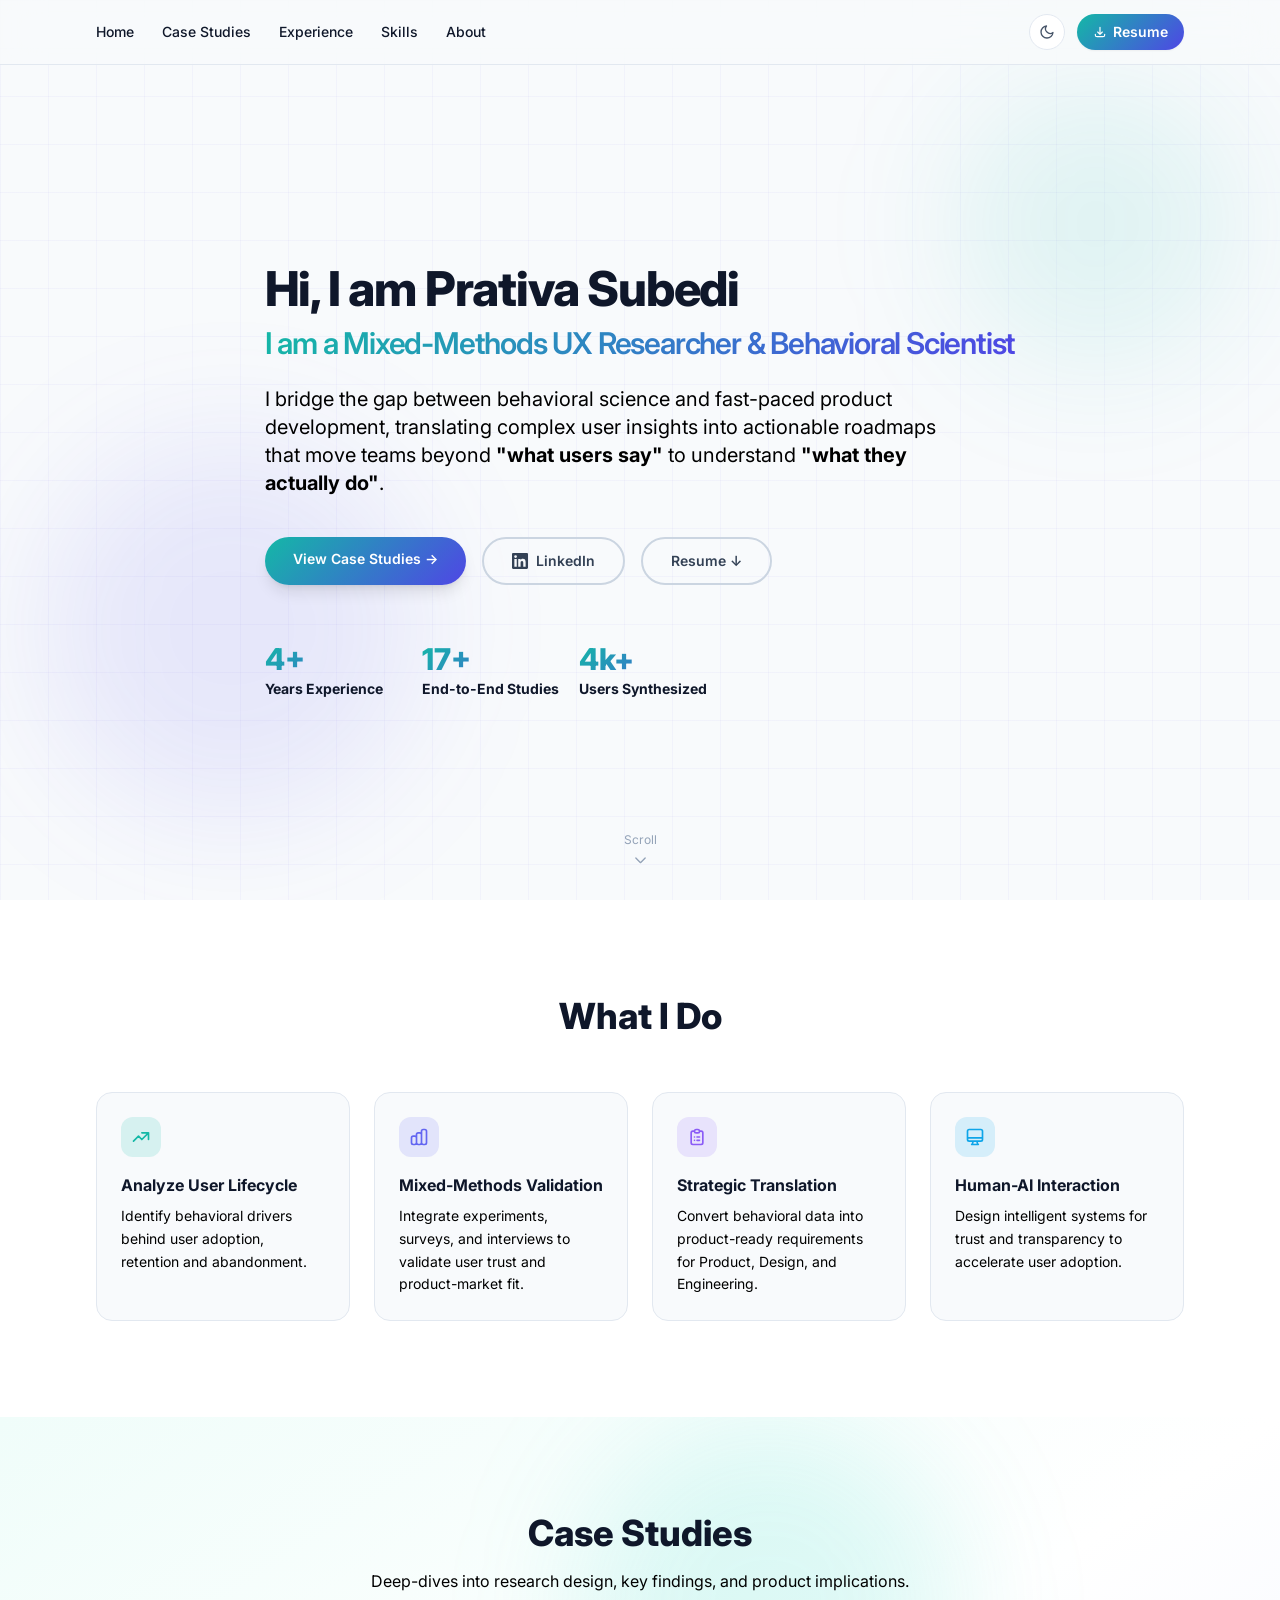
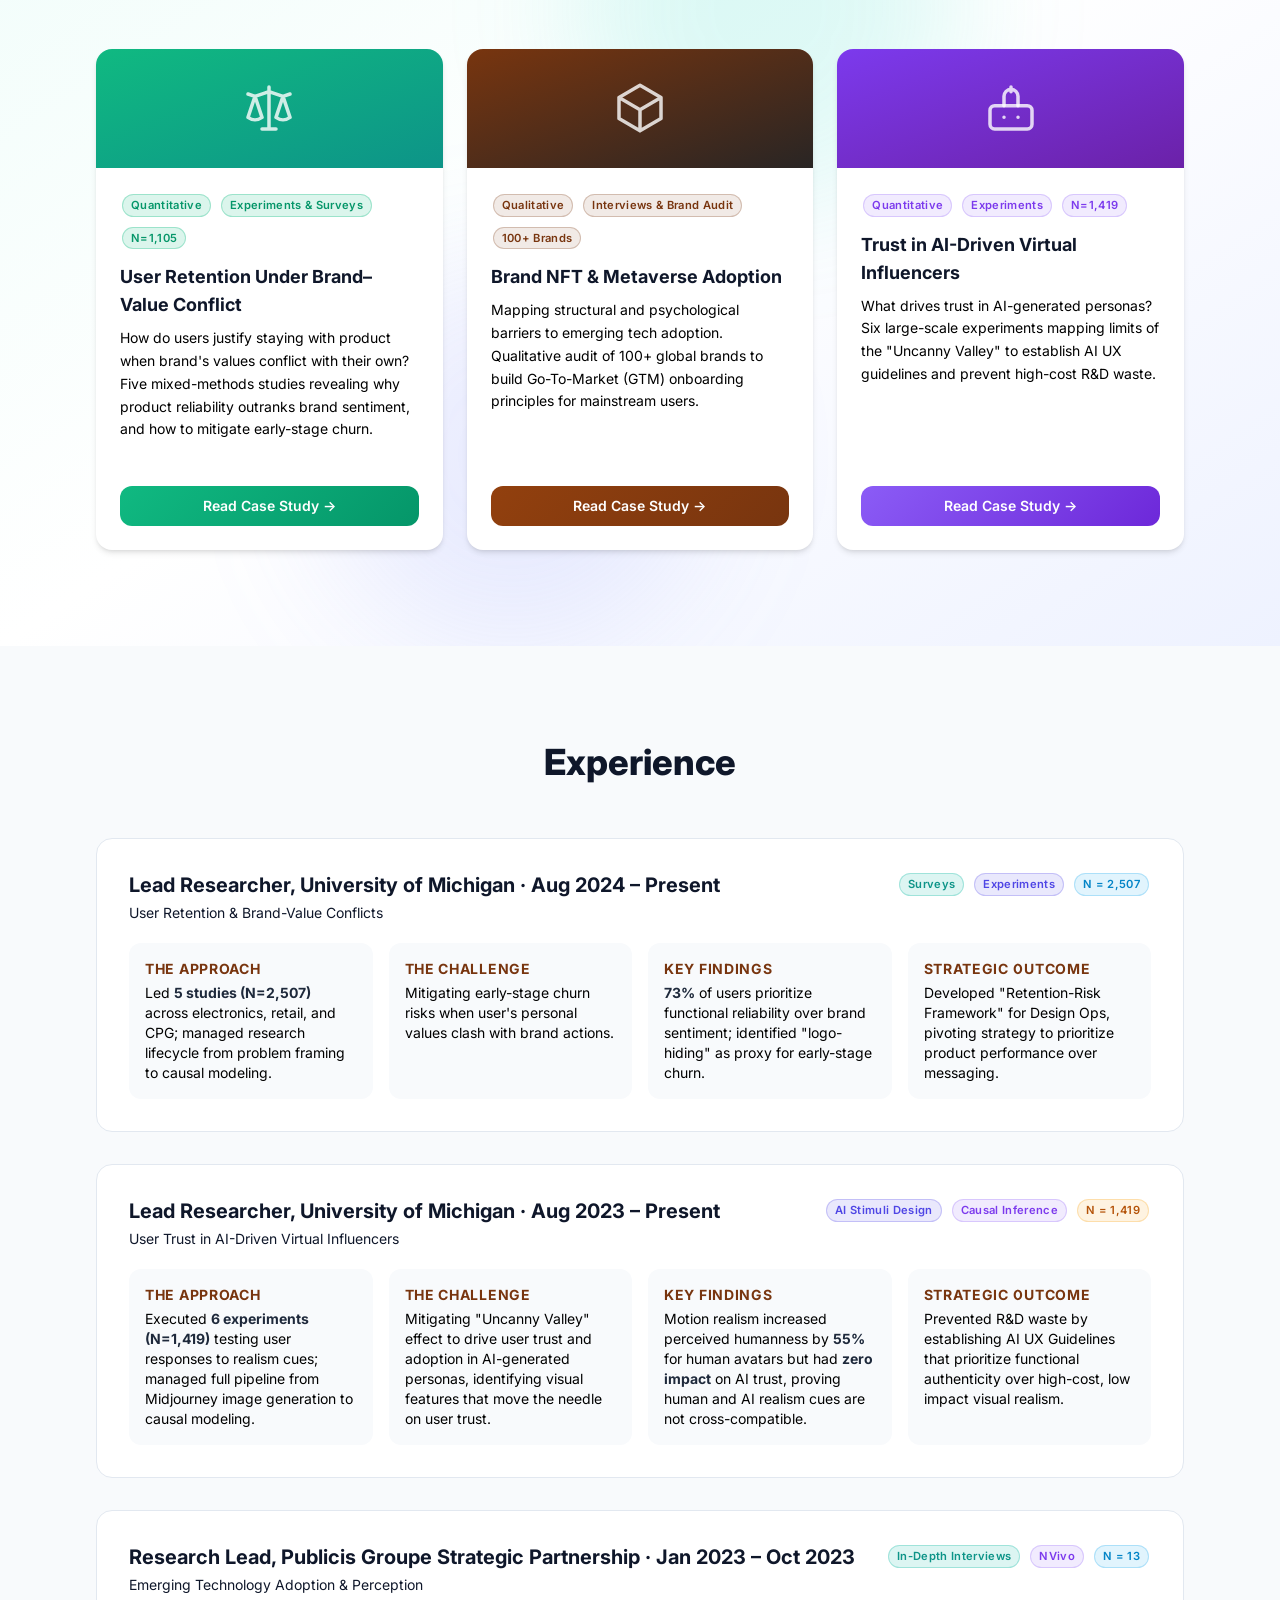
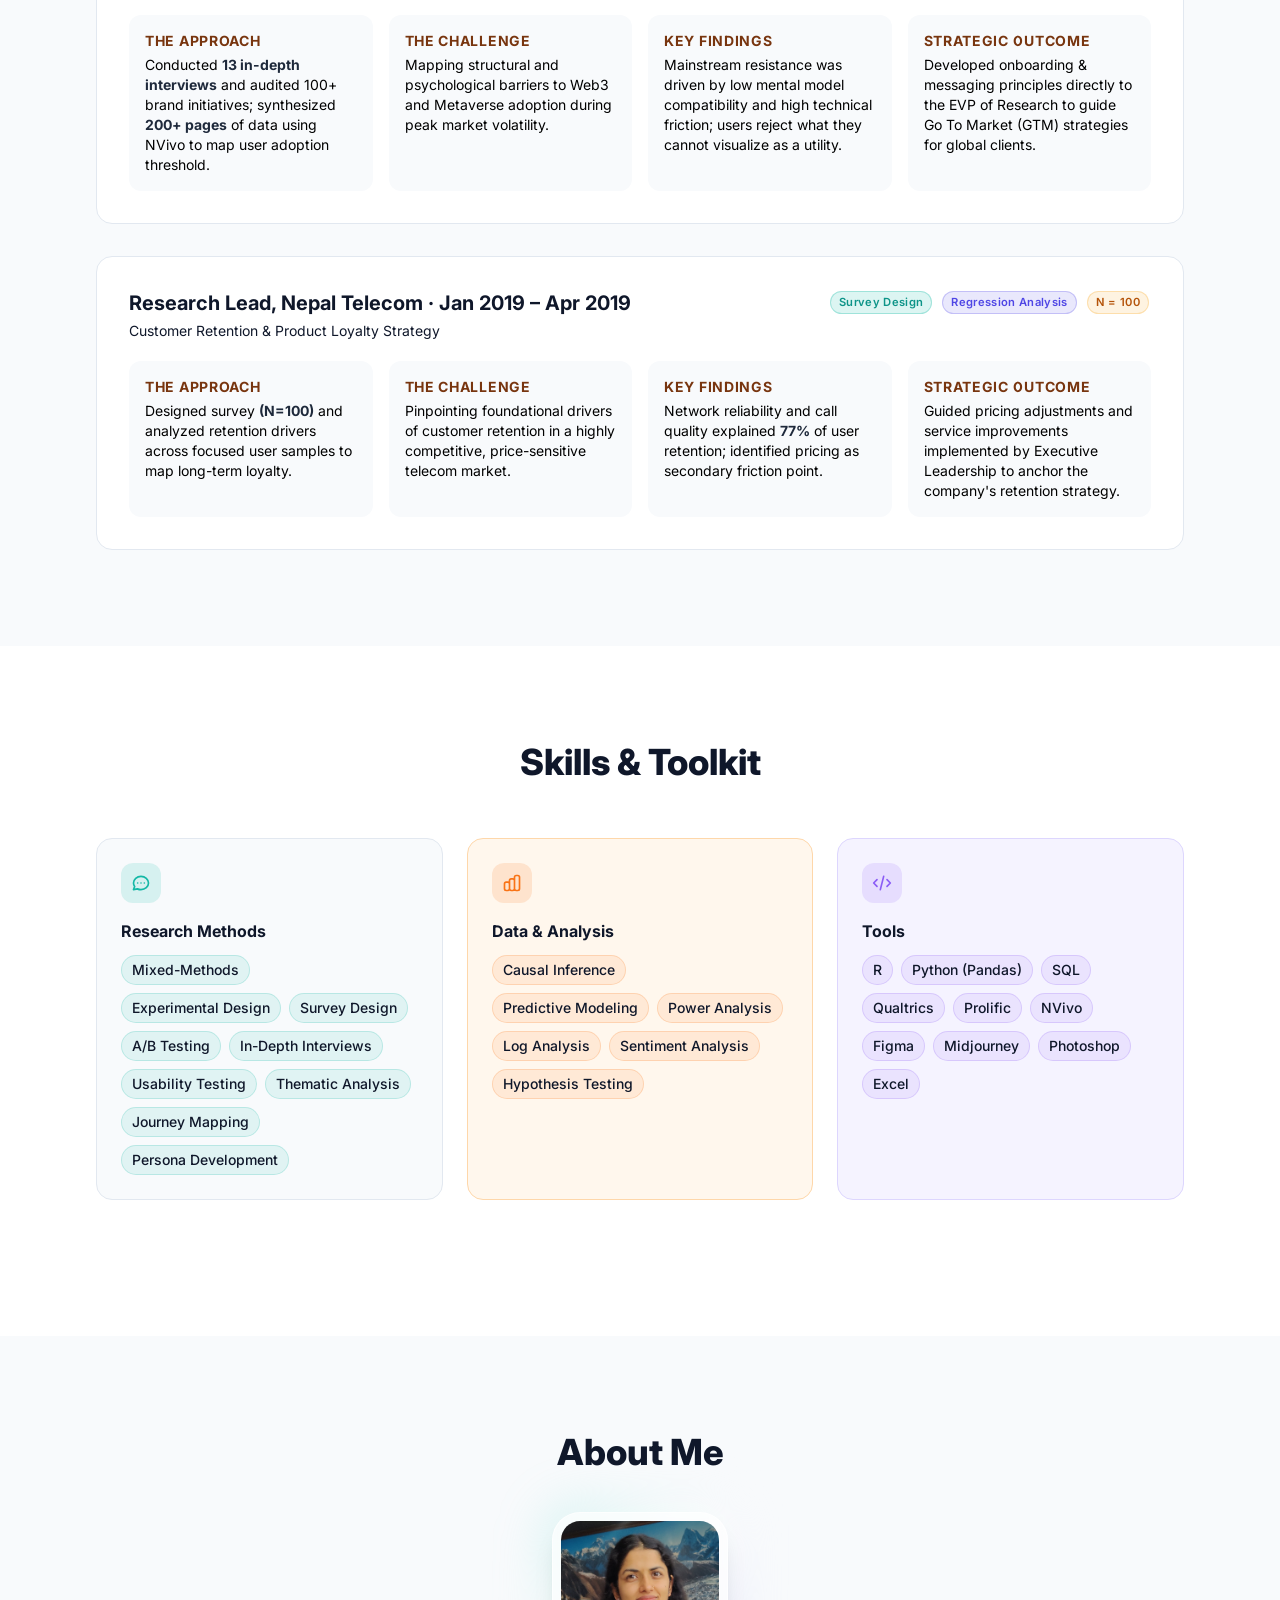
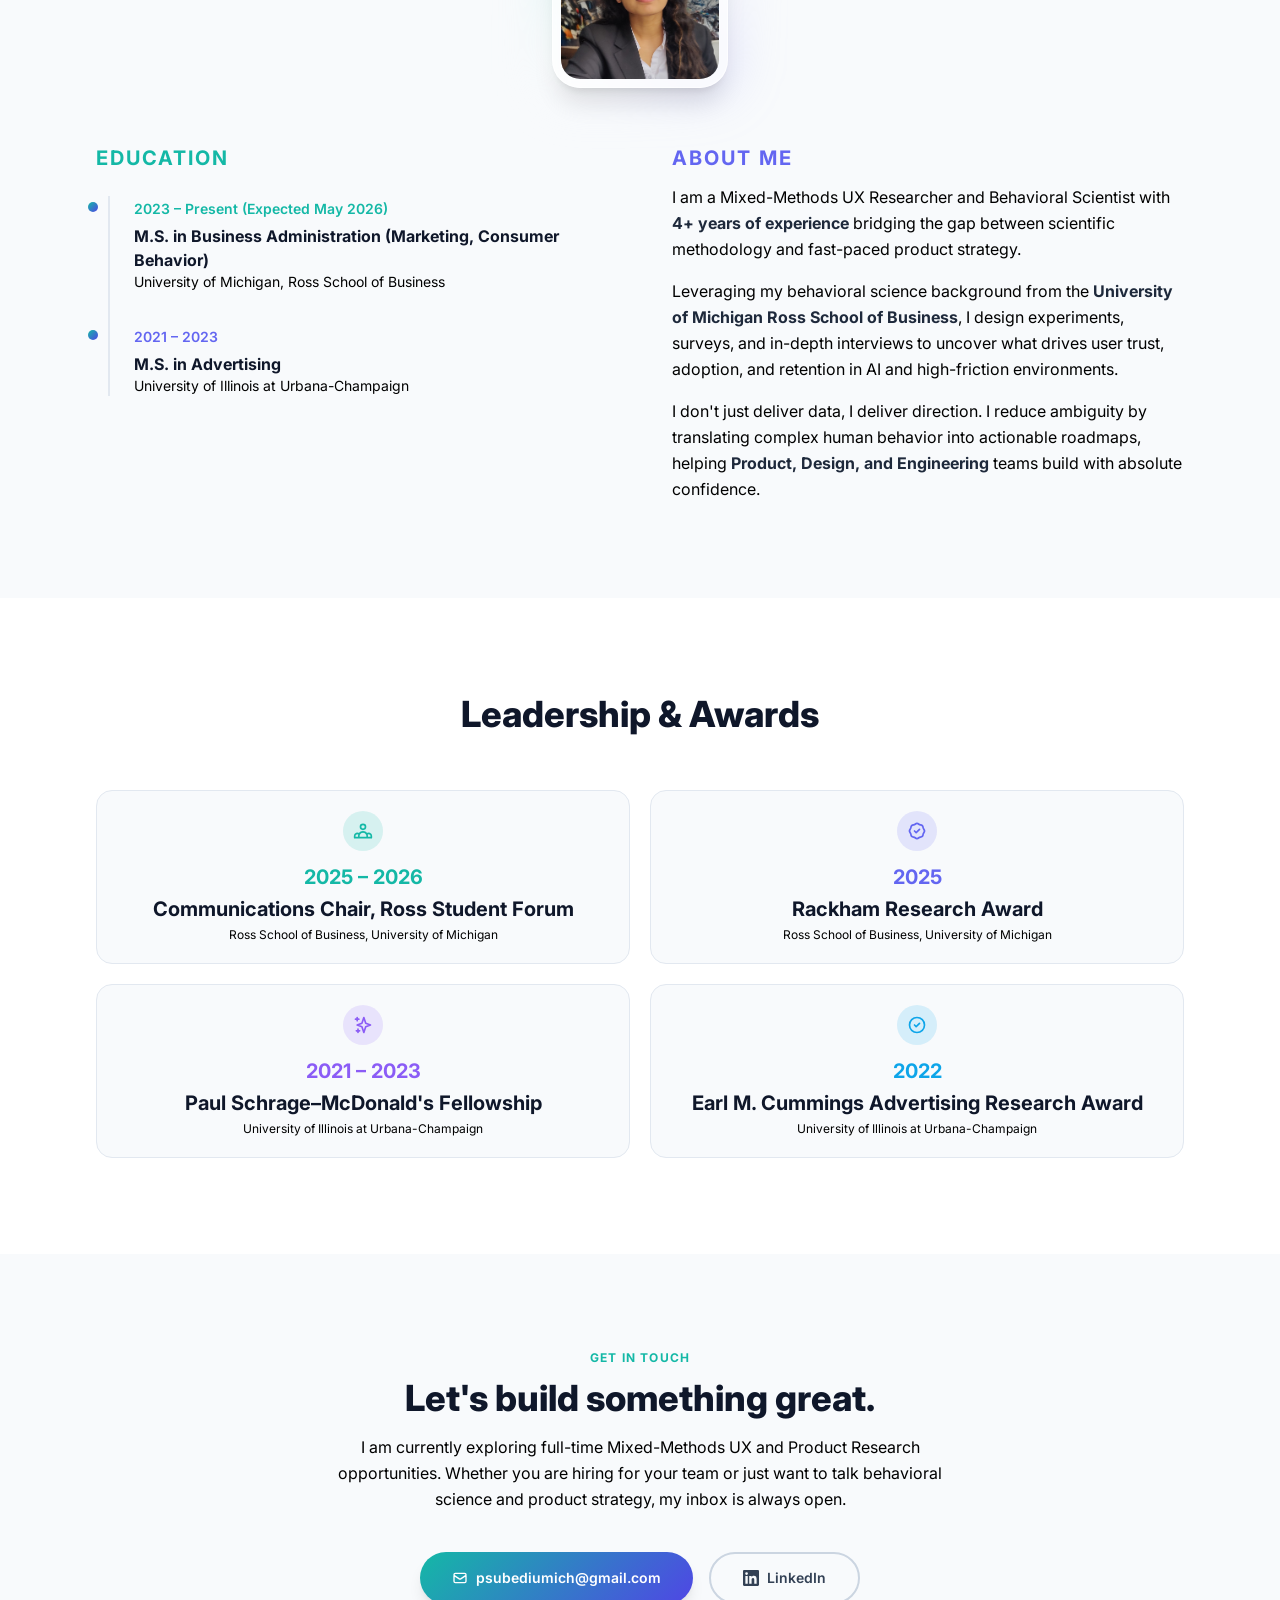
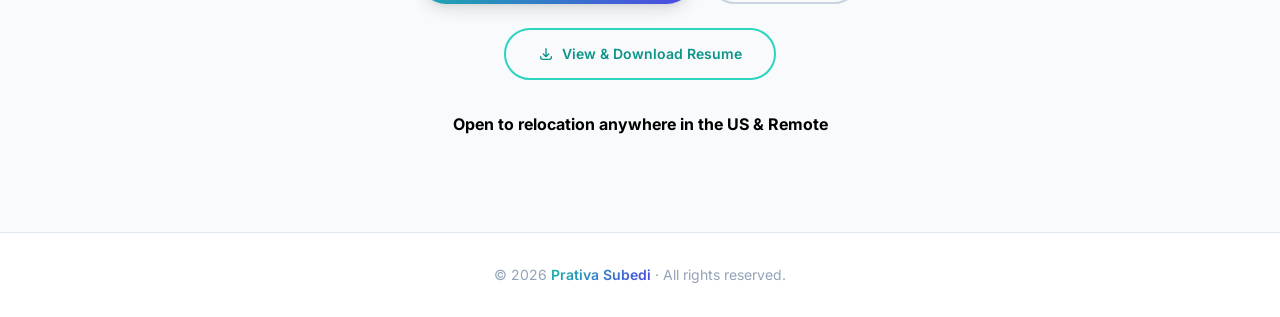
==== index.html @ 749e4a25 "updates" ====
<!DOCTYPE html>
<html lang="en" class="scroll-smooth">
<head>
  <meta charset="UTF-8" />
  <meta name="viewport" content="width=device-width, initial-scale=1.0" />
  <meta name="description" content="Prativa Subedi — Mixed-Methods UX Researcher & Behavioral Scientist. De-risking emerging technology through human-centered strategy." />
  <meta name="author" content="Prativa Subedi" />
  <title>Prativa Subedi | UX Researcher & Behavioral Scientist</title>

  <!-- Tailwind CSS (Play CDN) -->
  <script src="assets/js/tailwind.min.js"></script>
  <script>
    tailwind.config = {
      darkMode: 'class',
      theme: {
        extend: {
          colors: {
            teal:   { 500: '#14b8a6', 600: '#0d9488', 400: '#2dd4bf' },
            indigo: { 600: '#4f46e5', 500: '#6366f1', 400: '#818cf8' },
          },
          fontFamily: {
            sans: ['Inter', 'Segoe UI', 'system-ui', 'sans-serif'],
          },
          animation: {
            'pulse-slow': 'pulse 4s cubic-bezier(0.4,0,0.6,1) infinite',
          }
        }
      }
    };
  </script>

  <!-- Google Fonts -->
  <link rel="preconnect" href="https://fonts.googleapis.com" />
  <link rel="preconnect" href="https://fonts.gstatic.com" crossorigin />
  <link href="https://fonts.googleapis.com/css2?family=Inter:wght@300;400;500;600;700;800&display=swap" rel="stylesheet" />

  <!-- Global CSS -->
  <link rel="stylesheet" href="assets/css/global.css" />
</head>

<body class="bg-slate-50 text-slate-900 dark:bg-slate-950 dark:text-slate-100 transition-colors duration-300 font-sans">

<!-- ═══════════════════════════════════════════════════════════════
     NAVIGATION
═══════════════════════════════════════════════════════════════ -->
<header id="main-nav" class="fixed top-0 left-0 right-0 z-50 nav-blur bg-slate-50/80 dark:bg-slate-950/80 border-b border-slate-200 dark:border-slate-800 transition-shadow duration-300">
  <nav class="max-w-6xl mx-auto px-4 sm:px-6 lg:px-8 flex items-center justify-between h-16" aria-label="Main navigation">


    <ul class="hidden md:flex items-center gap-7 text-sm font-medium text-slate-900 dark:text-slate-100" role="list">
      <li><a href="/"  class="nav-link hover:text-teal-500 transition-colors">Home</a></li>
      <li><a href="#portfolio"  class="nav-link hover:text-teal-500 transition-colors">Case Studies</a></li>
      <li><a href="#experience" class="nav-link hover:text-teal-500 transition-colors">Experience</a></li>
      <li><a href="#skills"     class="nav-link hover:text-teal-500 transition-colors">Skills</a></li>
      <li><a href="#about"      class="nav-link hover:text-teal-500 transition-colors">About</a></li>
    </ul>

    <div class="flex items-center gap-3">
      <button id="dark-toggle" aria-label="Toggle dark mode"
        class="w-9 h-9 rounded-full flex items-center justify-center border border-slate-200 dark:border-slate-700 bg-white dark:bg-slate-800 text-slate-600 dark:text-slate-300 hover:border-teal-400 transition-all">
        <svg id="icon-sun" xmlns="http://www.w3.org/2000/svg" class="w-4 h-4 hidden" fill="none" viewBox="0 0 24 24" stroke="currentColor">
          <path stroke-linecap="round" stroke-linejoin="round" stroke-width="2" d="M12 3v1m0 16v1m8.66-9H21M3 12H2m15.07-6.07l-.71.71M7.64 17.36l-.71.71M17.36 17.36l.71.71M6.64 6.64l.71.71M12 7a5 5 0 100 10A5 5 0 0012 7z"/>
        </svg>
        <svg id="icon-moon" xmlns="http://www.w3.org/2000/svg" class="w-4 h-4" fill="none" viewBox="0 0 24 24" stroke="currentColor">
          <path stroke-linecap="round" stroke-linejoin="round" stroke-width="2" d="M21 12.79A9 9 0 1111.21 3 7 7 0 0021 12.79z"/>
        </svg>
      </button>

      <a href="assets/resume/Prativa_Resume.pdf" download
        class="hidden md:inline-flex items-center gap-1.5 px-4 py-2 rounded-full btn-gradient text-white text-sm font-semibold shadow-sm">
        <svg xmlns="http://www.w3.org/2000/svg" class="w-3.5 h-3.5" fill="none" viewBox="0 0 24 24" stroke="currentColor"><path stroke-linecap="round" stroke-linejoin="round" stroke-width="2" d="M4 16v1a3 3 0 003 3h10a3 3 0 003-3v-1m-4-4l-4 4m0 0l-4-4m4 4V4"/></svg>
        Resume
      </a>

      <button id="mobile-menu-btn" class="md:hidden w-9 h-9 flex items-center justify-center rounded-lg border border-slate-200 dark:border-slate-700" aria-label="Open menu">
        <svg xmlns="http://www.w3.org/2000/svg" class="w-5 h-5" fill="none" viewBox="0 0 24 24" stroke="currentColor"><path stroke-linecap="round" stroke-linejoin="round" stroke-width="2" d="M4 6h16M4 12h16M4 18h16"/></svg>
      </button>
    </div>
  </nav>

  <div id="mobile-menu" class="hidden md:hidden border-t border-slate-200 dark:border-slate-800 bg-slate-50/95 dark:bg-slate-950/95 px-4 py-4 space-y-3 text-sm font-medium text-slate-900 dark:text-slate-100">
    <a href="/"  class="block hover:text-teal-500 transition-colors">Home</a>
    <a href="#portfolio"  class="block hover:text-teal-500 transition-colors">Case Studies</a>
    <a href="#experience" class="block hover:text-teal-500 transition-colors">Experience</a>
    <a href="#skills"     class="block hover:text-teal-500 transition-colors">Skills</a>
    <a href="#about"      class="block hover:text-teal-500 transition-colors">About</a>
    <a href="assets/resume/Prativa_Resume.pdf" download class="block text-teal-500 font-semibold">Download Resume</a>
  </div>
</header>

<!-- ═══════════════════════════════════════════════════════════════
     THE HOOK / HERO
═══════════════════════════════════════════════════════════════ -->
<section id="hero" class="relative min-h-screen flex items-center overflow-hidden hero-grid pt-16">

  <div aria-hidden="true" class="absolute top-20 right-10 w-72 h-72 rounded-full bg-teal-500/10 blur-3xl animate-pulse-slow"></div>
  <div aria-hidden="true" class="absolute bottom-20 left-10 w-96 h-96 rounded-full bg-indigo-600/10 blur-3xl animate-pulse-slow" style="animation-delay:2s;"></div>

  <div class="relative max-w-6xl mx-auto px-4 sm:px-6 lg:px-8 py-24">
    <div class="max-w-3xl">

      <h1 class="text-3xl sm:text-4xl lg:text-5xl font-extrabold leading-tight tracking-tight text-slate-900 dark:text-white mb-6">
        Hi, I am Prativa Subedi<br/>
        <span class="gradient-text text-xl sm:text-2xl lg:text-3xl font-semibold">I am a Mixed-Methods UX Researcher &amp; Behavioral Scientist</span>
      </h1>

      <p class="text-lg sm:text-xl text-black dark:text-slate-400 leading-relaxed mb-10 max-w-2xl">
        I bridge the gap between behavioral science and fast-paced product development, translating complex user insights into actionable roadmaps that move teams beyond <strong>"what users say"</strong> to understand <strong>"what they actually do"</strong>.
      </p>

      <div class="flex flex-wrap gap-4">
        <a href="#portfolio" class="btn-gradient text-white font-semibold px-7 py-3 rounded-full shadow-lg text-sm">
          View Case Studies →
        </a>
        <a href="https://www.linkedin.com/in/prativasubedi" target="_blank" rel="noopener noreferrer"
           class="px-7 py-3 rounded-full border-2 border-slate-300 dark:border-slate-700 text-slate-700 dark:text-slate-300 font-semibold text-sm hover:border-indigo-400 hover:text-indigo-500 transition-all flex items-center gap-2">
          <svg class="w-4 h-4" fill="currentColor" viewBox="0 0 24 24"><path d="M20.447 20.452h-3.554v-5.569c0-1.328-.027-3.037-1.852-3.037-1.853 0-2.136 1.445-2.136 2.939v5.667H9.351V9h3.414v1.561h.046c.477-.9 1.637-1.85 3.37-1.85 3.601 0 4.267 2.37 4.267 5.455v6.286zM5.337 7.433a2.062 2.062 0 01-2.063-2.065 2.064 2.064 0 112.063 2.065zm1.782 13.019H3.555V9h3.564v11.452zM22.225 0H1.771C.792 0 0 .774 0 1.729v20.542C0 23.227.792 24 1.771 24h20.451C23.2 24 24 23.227 24 22.271V1.729C24 .774 23.2 0 22.222 0h.003z"/></svg>
          LinkedIn
        </a>
        <a href="assets/resume/Prativa_Resume.pdf" download
           class="px-7 py-3 rounded-full border-2 border-slate-300 dark:border-slate-700 text-slate-700 dark:text-slate-300 font-semibold text-sm hover:border-teal-400 hover:text-teal-500 transition-all">
          Resume ↓
        </a>
      </div>

      <!-- Strategic Snapshot -->
      <div class="mt-14 grid grid-cols-3 gap-6 max-w-md">
        <div>
          <div class="text-3xl font-extrabold gradient-text">4+</div>
          <div class="text-sm text-slate-900 dark:text-white font-bold mt-0.5">Years Experience</div>
        </div>
        <div>
          <div class="text-3xl font-extrabold gradient-text">17+</div>
          <div class="text-sm text-slate-900 dark:text-white font-bold mt-0.5 whitespace-nowrap">End-to-End Studies</div>
        </div>
        <div>
          <div class="text-3xl font-extrabold gradient-text">4k+</div>
          <div class="text-sm text-slate-900 dark:text-white font-bold mt-0.5">Users Synthesized</div>
        </div>
      </div>

    </div>
  </div>

  <div class="absolute bottom-8 left-1/2 -translate-x-1/2 flex flex-col items-center gap-1 text-slate-400 text-xs animate-bounce">
    <span>Scroll</span>
    <svg class="w-4 h-4" fill="none" stroke="currentColor" viewBox="0 0 24 24"><path stroke-linecap="round" stroke-linejoin="round" stroke-width="2" d="M19 9l-7 7-7-7"/></svg>
  </div>
</section>

<!-- ═══════════════════════════════════════════════════════════════
     WHAT I DO
═══════════════════════════════════════════════════════════════ -->
<section id="what-i-do" class="py-24 bg-white dark:bg-slate-900">
  <div class="max-w-6xl mx-auto px-4 sm:px-6 lg:px-8">

    <div class="text-center mb-14 fade-in">
      <h2 class="text-3xl sm:text-4xl font-extrabold text-slate-900 dark:text-white">What I Do</h2>
    </div>

    <div class="grid sm:grid-cols-2 lg:grid-cols-4 gap-6">

      <div class="fade-in bg-slate-50 dark:bg-slate-800/50 rounded-2xl p-6 border border-slate-200 dark:border-slate-700">
        <div class="w-10 h-10 rounded-xl bg-teal-500/15 flex items-center justify-center mb-4">
          <svg class="w-5 h-5 text-teal-500" fill="none" stroke="currentColor" viewBox="0 0 24 24"><path stroke-linecap="round" stroke-linejoin="round" stroke-width="2" d="M13 7h8m0 0v8m0-8l-8 8-4-4-6 6"/></svg>
        </div>
        <h3 class="font-bold text-slate-900 dark:text-white mb-2">Analyze User Lifecycle</h3>
        <p class="text-sm text-black dark:text-slate-400 leading-relaxed">Identify behavioral drivers behind user adoption, retention and abandonment.</p>
      </div>

      <div class="fade-in bg-slate-50 dark:bg-slate-800/50 rounded-2xl p-6 border border-slate-200 dark:border-slate-700">
        <div class="w-10 h-10 rounded-xl bg-indigo-500/15 flex items-center justify-center mb-4">
          <svg class="w-5 h-5 text-indigo-500" fill="none" stroke="currentColor" viewBox="0 0 24 24"><path stroke-linecap="round" stroke-linejoin="round" stroke-width="2" d="M9 19v-6a2 2 0 00-2-2H5a2 2 0 00-2 2v6a2 2 0 002 2h2a2 2 0 002-2zm0 0V9a2 2 0 012-2h2a2 2 0 012 2v10m-6 0a2 2 0 002 2h2a2 2 0 002-2m0 0V5a2 2 0 012-2h2a2 2 0 012 2v14a2 2 0 01-2 2h-2a2 2 0 01-2-2z"/></svg>
        </div>
        <h3 class="font-bold text-slate-900 dark:text-white mb-2">Mixed-Methods Validation</h3>
        <p class="text-sm text-black dark:text-slate-400 leading-relaxed">Integrate experiments, surveys, and interviews to validate user trust and product-market fit.</p>
      </div>

      <div class="fade-in bg-slate-50 dark:bg-slate-800/50 rounded-2xl p-6 border border-slate-200 dark:border-slate-700">
        <div class="w-10 h-10 rounded-xl bg-violet-500/15 flex items-center justify-center mb-4">
          <svg class="w-5 h-5 text-violet-500" fill="none" stroke="currentColor" viewBox="0 0 24 24"><path stroke-linecap="round" stroke-linejoin="round" stroke-width="2" d="M9 5H7a2 2 0 00-2 2v12a2 2 0 002 2h10a2 2 0 002-2V7a2 2 0 00-2-2h-2M9 5a2 2 0 002 2h2a2 2 0 002-2M9 5a2 2 0 012-2h2a2 2 0 012 2m-3 7h3m-3 4h3m-6-4h.01M9 16h.01"/></svg>
        </div>
        <h3 class="font-bold text-slate-900 dark:text-white mb-2">Strategic Translation</h3>
        <p class="text-sm text-black dark:text-slate-400 leading-relaxed">Convert behavioral data into product-ready requirements for Product, Design, and Engineering.</p>
      </div>

      <div class="fade-in bg-slate-50 dark:bg-slate-800/50 rounded-2xl p-6 border border-slate-200 dark:border-slate-700">
        <div class="w-10 h-10 rounded-xl bg-sky-500/15 flex items-center justify-center mb-4">
          <svg class="w-5 h-5 text-sky-500" fill="none" stroke="currentColor" viewBox="0 0 24 24"><path stroke-linecap="round" stroke-linejoin="round" stroke-width="2" d="M9.75 17L9 20l-1 1h8l-1-1-.75-3M3 13h18M5 17h14a2 2 0 002-2V5a2 2 0 00-2-2H5a2 2 0 00-2 2v10a2 2 0 002 2z"/></svg>
        </div>
        <h3 class="font-bold text-slate-900 dark:text-white mb-2">Human-AI Interaction</h3>
        <p class="text-sm text-black dark:text-slate-400 leading-relaxed">Design intelligent systems for trust and transparency to accelerate user adoption.</p>
      </div>

    </div>
  </div>
</section>

<!-- ═══════════════════════════════════════════════════════════════
     PORTFOLIO / CASE STUDIES
═══════════════════════════════════════════════════════════════ -->
<section id="portfolio" class="py-24 relative overflow-hidden bg-slate-50 dark:bg-slate-950">

  <div aria-hidden="true" class="absolute inset-0 bg-gradient-to-br from-teal-50 via-white to-indigo-50 dark:from-slate-900 dark:via-indigo-950/40 dark:to-slate-900"></div>
  <div aria-hidden="true" class="absolute top-0 right-1/4 w-96 h-96 rounded-full bg-teal-400/15 blur-3xl"></div>
  <div aria-hidden="true" class="absolute bottom-0 left-1/4 w-96 h-96 rounded-full bg-indigo-400/15 blur-3xl"></div>

  <div class="relative max-w-6xl mx-auto px-4 sm:px-6 lg:px-8">

    <div class="text-center mb-14 fade-in">
      <h2 class="text-3xl sm:text-4xl font-extrabold text-slate-900 dark:text-white">Case Studies</h2>
      <p class="mt-4 text-black dark:text-slate-400 max-w-xl mx-auto">
        Deep-dives into research design, key findings, and product implications.
      </p>
    </div>

    <div class="grid md:grid-cols-3 gap-6">

      <!-- Card 1 -->
      <article class="bg-white dark:bg-slate-800 rounded-2xl overflow-hidden shadow-md hover:shadow-xl transition-shadow fade-in flex flex-col">
        <div class="h-36 bg-gradient-to-br from-emerald-500 to-teal-600 flex items-center justify-center p-6">
          <svg class="w-14 h-14 text-white/80" fill="none" stroke="currentColor" viewBox="0 0 24 24"><path stroke-linecap="round" stroke-linejoin="round" stroke-width="1.5" d="M3 6l3 1m0 0l-3 9a5.002 5.002 0 006.001 0M6 7l3 9M6 7l6-2m6 2l3-1m-3 1l-3 9a5.002 5.002 0 006.001 0M18 7l3 9m-3-9l-6-2m0-2v2m0 16V5m0 16H9m3 0h3"/></svg>
        </div>
        <div class="p-6 flex flex-col h-full">
          <div class="flex flex-wrap gap-1.5 mb-3">
            <span class="badge badge-emerald">Quantitative</span>
            <span class="badge badge-emerald">Experiments & Surveys</span>
            <span class="badge badge-emerald">N=1,105</span>
          </div>
          <h3 class="font-bold text-slate-900 dark:text-white text-lg mb-2">User Retention Under Brand–Value Conflict</h3>
          <p class="text-black dark:text-slate-400 text-sm leading-relaxed mb-5">
            How do users justify staying with product when brand's values conflict with their own? Five mixed-methods studies revealing why product reliability outranks brand sentiment, and how to mitigate early-stage churn.
          </p>
          <div class="flex flex-col gap-2 mt-auto">
            <a href="case-study-user-retention.html" class="w-full btn-emerald text-white text-sm font-semibold px-4 py-2.5 rounded-xl text-center">
              Read Case Study →
            </a>
          </div>
        </div>
      </article>

      <!-- Card 2 -->
      <article class="bg-white dark:bg-slate-800 rounded-2xl overflow-hidden shadow-md hover:shadow-xl transition-shadow fade-in flex flex-col" style="animation-delay:0.1s">
        <div class="h-36 bg-gradient-to-br from-amber-900 to-stone-800 flex items-center justify-center p-6">
          <svg class="w-14 h-14 text-white/80" fill="none" stroke="currentColor" viewBox="0 0 24 24"><path stroke-linecap="round" stroke-linejoin="round" stroke-width="1.5" d="M21 7.5l-9-5.25L3 7.5m18 0l-9 5.25m9-5.25v9l-9 5.25M3 7.5l9 5.25M3 7.5v9l9 5.25m0-9v9"/></svg>
        </div>
        <div class="p-6 flex flex-col h-full">
          <div class="flex flex-wrap gap-1.5 mb-3">
            <span class="badge badge-brown">Qualitative</span>
            <span class="badge badge-brown">Interviews & Brand Audit</span>
            <span class="badge badge-brown">100+ Brands</span>
          </div>
          <h3 class="font-bold text-slate-900 dark:text-white text-lg mb-2">Brand NFT &amp; Metaverse Adoption</h3>
          <p class="text-black dark:text-slate-400 text-sm leading-relaxed mb-5">
            Mapping structural and psychological barriers to emerging tech adoption. Qualitative audit of 100+ global brands to build Go-To-Market (GTM) onboarding principles for mainstream users.
          </p>
          <div class="flex flex-col gap-2 mt-auto">
            <a href="case-study-brand-nft.html" class="w-full btn-brown text-white text-sm font-semibold px-4 py-2.5 rounded-xl text-center">
              Read Case Study →
            </a>
          </div>
        </div>
      </article>

      <!-- Card 3 -->
      <article class="bg-white dark:bg-slate-800 rounded-2xl overflow-hidden shadow-md hover:shadow-xl transition-shadow fade-in flex flex-col" style="animation-delay:0.2s">
        <div class="h-36 bg-gradient-to-br from-violet-600 to-purple-800 flex items-center justify-center p-6">
          <svg class="w-14 h-14 text-white/80" fill="none" stroke="currentColor" viewBox="0 0 24 24"><rect x="3" y="11" width="18" height="10" rx="2" stroke-linecap="round" stroke-linejoin="round" stroke-width="1.5"/><path stroke-linecap="round" stroke-linejoin="round" stroke-width="1.5" d="M9 11V7a3 3 0 016 0v4M9 16h.01M15 16h.01M12 3v2"/></svg>
        </div>
        <div class="p-6 flex flex-col h-full">
          <div class="flex flex-wrap gap-1.5 mb-3">
            <span class="badge badge-violet">Quantitative</span>
            <span class="badge badge-violet">Experiments</span>
            <span class="badge badge-violet">N=1,419</span>
          </div>
          <h3 class="font-bold text-slate-900 dark:text-white text-lg mb-2">Trust in AI-Driven Virtual Influencers</h3>
          <p class="text-black dark:text-slate-400 text-sm leading-relaxed mb-5">
            What drives trust in AI-generated personas? Six large-scale experiments mapping limits of the "Uncanny Valley" to establish AI UX guidelines and prevent high-cost R&D waste.
          </p>
          <div class="flex flex-col gap-2 mt-auto">
            <a href="case-study-trust-ai.html" class="w-full btn-violet text-white text-sm font-semibold px-4 py-2.5 rounded-xl text-center">
              Read Case Study →
            </a>
          </div>
        </div>
      </article>

    </div>
  </div>
</section>

<!-- ═══════════════════════════════════════════════════════════════
     EXPERIENCE
═══════════════════════════════════════════════════════════════ -->
<section id="experience" class="py-24 bg-slate-50 dark:bg-slate-950">
  <div class="max-w-6xl mx-auto px-4 sm:px-6 lg:px-8">

    <div class="text-center mb-14 fade-in">
      <h2 class="text-3xl sm:text-4xl font-extrabold text-slate-900 dark:text-white">Experience</h2>
    </div>

    <div class="space-y-8">

      <!-- Project 1 -->
      <article class="bg-white dark:bg-slate-900 rounded-2xl border border-slate-200 dark:border-slate-800 p-6 sm:p-8 fade-in hover:shadow-lg transition-shadow">
        <div class="flex flex-col sm:flex-row sm:items-start sm:justify-between gap-4 mb-5">
          <div>
            <h3 class="text-xl font-bold text-slate-900 dark:text-white">Lead Researcher, University of Michigan · Aug 2024 – Present</h3>
            <p class="text-sm text-slate-900 dark:text-white mt-1">User Retention & Brand-Value Conflicts</p>
          </div>
          <div class="flex flex-wrap gap-1.5 sm:justify-end">
            <span class="badge badge-teal">Surveys</span>
            <span class="badge badge-indigo">Experiments</span>
            <span class="badge badge-sky">N = 2,507</span>
          </div>
        </div>
        <div class="grid sm:grid-cols-2 lg:grid-cols-4 gap-4">
          <div class="bg-slate-50 dark:bg-slate-800/50 rounded-xl p-4">
            <p class="text-sm font-bold text-amber-900 dark:text-amber-200 uppercase tracking-wider mb-1">The Approach</p>
            <p class="text-sm text-black dark:text-slate-400">Led <strong class="text-slate-800 dark:text-slate-200">5 studies (N=2,507)</strong> across electronics, retail, and CPG; managed research lifecycle from problem framing to causal modeling.</p>
          </div>
          <div class="bg-slate-50 dark:bg-slate-800/50 rounded-xl p-4">
            <p class="text-sm font-bold text-amber-900 dark:text-amber-200 uppercase tracking-wider mb-1">The Challenge</p>
            <p class="text-sm text-black dark:text-slate-400">Mitigating early-stage churn risks when user's personal values clash with brand actions.</p>
          </div>
          <div class="bg-slate-50 dark:bg-slate-800/50 rounded-xl p-4">
            <p class="text-sm font-bold text-amber-900 dark:text-amber-200 uppercase tracking-wider mb-1">Key Findings</p>
            <p class="text-sm text-black dark:text-slate-400"><strong class="text-slate-800 dark:text-slate-200">73%</strong> of users prioritize functional reliability over brand sentiment; identified "logo-hiding" as proxy for early-stage churn.</p>
          </div>
          <div class="bg-slate-50 dark:bg-slate-800/50 rounded-xl p-4">
            <p class="text-sm font-bold text-amber-900 dark:text-amber-200 uppercase tracking-wider mb-1">Strategic Outcome</p>
            <p class="text-sm text-black dark:text-slate-400">Developed "Retention-Risk Framework" for Design Ops, pivoting strategy to prioritize product performance over messaging.</p>
          </div>
        </div>
      </article>

      <!-- Project 2 -->
      <article class="bg-white dark:bg-slate-900 rounded-2xl border border-slate-200 dark:border-slate-800 p-6 sm:p-8 fade-in hover:shadow-lg transition-shadow">
        <div class="flex flex-col sm:flex-row sm:items-start sm:justify-between gap-4 mb-5">
          <div>
            <h3 class="text-xl font-bold text-slate-900 dark:text-white">Lead Researcher, University of Michigan · Aug 2023 – Present</h3>
            <p class="text-sm text-slate-900 dark:text-white mt-1">User Trust in AI-Driven Virtual Influencers</p>
          </div>
          <div class="flex flex-wrap gap-1.5 sm:justify-end">
            <span class="badge badge-indigo">AI Stimuli Design</span>
            <span class="badge badge-violet">Causal Inference</span>
            <span class="badge badge-amber">N = 1,419</span>
          </div>
        </div>
        <div class="grid sm:grid-cols-2 lg:grid-cols-4 gap-4">
          <div class="bg-slate-50 dark:bg-slate-800/50 rounded-xl p-4">
            <p class="text-sm font-bold text-amber-900 dark:text-amber-200 uppercase tracking-wider mb-1">The Approach</p>
            <p class="text-sm text-black dark:text-slate-400">Executed <strong class="text-slate-800 dark:text-slate-200">6 experiments (N=1,419)</strong> testing user responses to realism cues; managed full pipeline from Midjourney image generation to causal modeling.</p>
          </div>
          <div class="bg-slate-50 dark:bg-slate-800/50 rounded-xl p-4">
            <p class="text-sm font-bold text-amber-900 dark:text-amber-200 uppercase tracking-wider mb-1">The Challenge</p>
            <p class="text-sm text-black dark:text-slate-400">Mitigating "Uncanny Valley" effect to drive user trust and adoption in AI-generated personas, identifying visual features that move the needle on user trust.</p>
          </div>
          <div class="bg-slate-50 dark:bg-slate-800/50 rounded-xl p-4">
            <p class="text-sm font-bold text-amber-900 dark:text-amber-200 uppercase tracking-wider mb-1">Key Findings</p>
            <p class="text-sm text-black dark:text-slate-400">Motion realism increased perceived humanness by <strong class="text-slate-800 dark:text-slate-200">55%</strong> for human avatars but had <strong class="text-slate-800 dark:text-slate-200">zero impact</strong> on AI trust, proving human and AI realism cues are not cross-compatible.</p>
          </div>
          <div class="bg-slate-50 dark:bg-slate-800/50 rounded-xl p-4">
            <p class="text-sm font-bold text-amber-900 dark:text-amber-200 uppercase tracking-wider mb-1">Strategic Outcome</p>
            <p class="text-sm text-black dark:text-slate-400">Prevented R&amp;D waste by establishing AI UX Guidelines that prioritize functional authenticity over high-cost, low impact visual realism.</p>
          </div>
        </div>
      </article>

      <!-- Project 3 -->
      <article class="bg-white dark:bg-slate-900 rounded-2xl border border-slate-200 dark:border-slate-800 p-6 sm:p-8 fade-in hover:shadow-lg transition-shadow">
        <div class="flex flex-col sm:flex-row sm:items-start sm:justify-between gap-4 mb-5">
          <div>
            <h3 class="text-xl font-bold text-slate-900 dark:text-white">Research Lead, Publicis Groupe Strategic Partnership · Jan 2023 – Oct 2023</h3>
            <p class="text-sm text-slate-900 dark:text-white mt-1">Emerging Technology Adoption & Perception</p>
          </div>
          <div class="flex flex-wrap gap-1.5 sm:justify-end">
            <span class="badge badge-teal">In-Depth Interviews</span>
            <span class="badge badge-violet">NVivo</span>
            <span class="badge badge-sky">N = 13</span>
          </div>
        </div>
        <div class="grid sm:grid-cols-2 lg:grid-cols-4 gap-4">
          <div class="bg-slate-50 dark:bg-slate-800/50 rounded-xl p-4">
            <p class="text-sm font-bold text-amber-900 dark:text-amber-200 uppercase tracking-wider mb-1">The Approach</p>
            <p class="text-sm text-black dark:text-slate-400">Conducted <strong class="text-slate-800 dark:text-slate-200">13 in-depth interviews</strong> and audited 100+ brand initiatives; synthesized <strong class="text-slate-800 dark:text-slate-200">200+ pages</strong> of data using NVivo to map user adoption threshold.</p>
          </div>
          <div class="bg-slate-50 dark:bg-slate-800/50 rounded-xl p-4">
            <p class="text-sm font-bold text-amber-900 dark:text-amber-200 uppercase tracking-wider mb-1">The Challenge</p>
            <p class="text-sm text-black dark:text-slate-400">Mapping structural and psychological barriers to Web3 and Metaverse adoption during peak market volatility.</p>
          </div>
          <div class="bg-slate-50 dark:bg-slate-800/50 rounded-xl p-4">
            <p class="text-sm font-bold text-amber-900 dark:text-amber-200 uppercase tracking-wider mb-1">Key Findings</p>
            <p class="text-sm text-black dark:text-slate-400">Mainstream resistance was driven by low mental model compatibility and high technical friction; users reject what they cannot visualize as a utility.</p>
          </div>
          <div class="bg-slate-50 dark:bg-slate-800/50 rounded-xl p-4">
            <p class="text-sm font-bold text-amber-900 dark:text-amber-200 uppercase tracking-wider mb-1">Strategic Outcome</p>
            <p class="text-sm text-black dark:text-slate-400">Developed onboarding &amp; messaging principles directly to the EVP of Research to guide Go To Market (GTM) strategies for global clients.</p>
          </div>
        </div>
      </article>

      <!-- Project 4 -->
      <article class="bg-white dark:bg-slate-900 rounded-2xl border border-slate-200 dark:border-slate-800 p-6 sm:p-8 fade-in hover:shadow-lg transition-shadow">
        <div class="flex flex-col sm:flex-row sm:items-start sm:justify-between gap-4 mb-5">
          <div>
            <h3 class="text-xl font-bold text-slate-900 dark:text-white">Research Lead, Nepal Telecom · Jan 2019 – Apr 2019</h3>
            <p class="text-sm text-slate-900 dark:text-white mt-1">Customer Retention & Product Loyalty Strategy</p>
          </div>
          <div class="flex flex-wrap gap-1.5 sm:justify-end">
            <span class="badge badge-teal">Survey Design</span>
            <span class="badge badge-indigo">Regression Analysis</span>
            <span class="badge badge-amber">N = 100</span>
          </div>
        </div>
        <div class="grid sm:grid-cols-2 lg:grid-cols-4 gap-4">
          <div class="bg-slate-50 dark:bg-slate-800/50 rounded-xl p-4">
            <p class="text-sm font-bold text-amber-900 dark:text-amber-200 uppercase tracking-wider mb-1">The Approach</p>
            <p class="text-sm text-black dark:text-slate-400">Designed survey <strong class="text-slate-800 dark:text-slate-200">(N=100)</strong> and analyzed retention drivers across focused user samples to map long-term loyalty.</p>
          </div>
          <div class="bg-slate-50 dark:bg-slate-800/50 rounded-xl p-4">
            <p class="text-sm font-bold text-amber-900 dark:text-amber-200 uppercase tracking-wider mb-1">The Challenge</p>
            <p class="text-sm text-black dark:text-slate-400">Pinpointing foundational drivers of customer retention in a highly competitive, price-sensitive telecom market.</p>
          </div>
          <div class="bg-slate-50 dark:bg-slate-800/50 rounded-xl p-4">
            <p class="text-sm font-bold text-amber-900 dark:text-amber-200 uppercase tracking-wider mb-1">Key Findings</p>
            <p class="text-sm text-black dark:text-slate-400">Network reliability and call quality explained <strong class="text-slate-800 dark:text-slate-200">77%</strong> of user retention; identified pricing as secondary friction point.</p>
          </div>
          <div class="bg-slate-50 dark:bg-slate-800/50 rounded-xl p-4">
            <p class="text-sm font-bold text-amber-900 dark:text-amber-200 uppercase tracking-wider mb-1">Strategic Outcome</p>
            <p class="text-sm text-black dark:text-slate-400">Guided pricing adjustments and service improvements implemented by Executive Leadership to anchor the company's retention strategy.</p>
          </div>
        </div>
      </article>

    </div>
  </div>
</section>

<!-- ═══════════════════════════════════════════════════════════════
     SKILLS & TOOLKIT
═══════════════════════════════════════════════════════════════ -->
<section id="skills" class="py-24 bg-white dark:bg-slate-900">
  <div class="max-w-6xl mx-auto px-4 sm:px-6 lg:px-8">

    <div class="text-center mb-14 fade-in">
      <h2 class="text-3xl sm:text-4xl font-extrabold text-slate-900 dark:text-white">Skills &amp; Toolkit</h2>
    </div>

    <div class="grid md:grid-cols-3 gap-6 mb-10">

      <div class="fade-in bg-slate-50 dark:bg-slate-800/50 rounded-2xl p-6 border border-slate-200 dark:border-slate-700">
        <div class="w-10 h-10 rounded-xl bg-teal-500/15 flex items-center justify-center mb-4">
          <svg class="w-5 h-5 text-teal-500" fill="none" stroke="currentColor" viewBox="0 0 24 24"><path stroke-linecap="round" stroke-linejoin="round" stroke-width="2" d="M8 12h.01M12 12h.01M16 12h.01M21 12c0 4.418-4.03 8-9 8a9.863 9.863 0 01-4.255-.949L3 20l1.395-3.72C3.512 15.042 3 13.574 3 12c0-4.418 4.03-8 9-8s9 3.582 9 8z"/></svg>
        </div>
        <h3 class="font-bold text-slate-900 dark:text-white mb-3">Research Methods</h3>
        <div class="flex flex-wrap gap-2">
          <span class="text-sm bg-teal-500/10 text-slate-900 dark:text-white border border-teal-500/20 px-2.5 py-1 rounded-full font-medium">Mixed-Methods</span>
          <span class="text-sm bg-teal-500/10 text-slate-900 dark:text-white border border-teal-500/20 px-2.5 py-1 rounded-full font-medium">Experimental Design</span>
          <span class="text-sm bg-teal-500/10 text-slate-900 dark:text-white border border-teal-500/20 px-2.5 py-1 rounded-full font-medium">Survey Design</span>
          <span class="text-sm bg-teal-500/10 text-slate-900 dark:text-white border border-teal-500/20 px-2.5 py-1 rounded-full font-medium">A/B Testing</span>
          <span class="text-sm bg-teal-500/10 text-slate-900 dark:text-white border border-teal-500/20 px-2.5 py-1 rounded-full font-medium">In-Depth Interviews</span>
          <span class="text-sm bg-teal-500/10 text-slate-900 dark:text-white border border-teal-500/20 px-2.5 py-1 rounded-full font-medium">Usability Testing</span>
          <span class="text-sm bg-teal-500/10 text-slate-900 dark:text-white border border-teal-500/20 px-2.5 py-1 rounded-full font-medium">Thematic Analysis</span>
          <span class="text-sm bg-teal-500/10 text-slate-900 dark:text-white border border-teal-500/20 px-2.5 py-1 rounded-full font-medium">Journey Mapping</span>

          <span class="text-sm bg-teal-500/10 text-slate-900 dark:text-white border border-teal-500/20 px-2.5 py-1 rounded-full font-medium">Persona Development</span>
        </div>
      </div>

      <div class="fade-in bg-orange-50 dark:bg-slate-800/50 rounded-2xl p-6 border border-orange-200 dark:border-orange-800">
        <div class="w-10 h-10 rounded-xl bg-orange-500/15 flex items-center justify-center mb-4">
          <svg class="w-5 h-5 text-orange-500" fill="none" stroke="currentColor" viewBox="0 0 24 24"><path stroke-linecap="round" stroke-linejoin="round" stroke-width="2" d="M9 19v-6a2 2 0 00-2-2H5a2 2 0 00-2 2v6a2 2 0 002 2h2a2 2 0 002-2zm0 0V9a2 2 0 012-2h2a2 2 0 012 2v10m-6 0a2 2 0 002 2h2a2 2 0 002-2m0 0V5a2 2 0 012-2h2a2 2 0 012 2v14a2 2 0 01-2 2h-2a2 2 0 01-2-2z"/></svg>
        </div>
        <h3 class="font-bold text-slate-900 dark:text-white mb-3">Data &amp; Analysis</h3>
        <div class="flex flex-wrap gap-2">
          <span class="text-sm bg-orange-500/10 text-slate-900 dark:text-white border border-orange-500/20 px-2.5 py-1 rounded-full font-medium">Causal Inference</span>
          <span class="text-sm bg-orange-500/10 text-slate-900 dark:text-white border border-orange-500/20 px-2.5 py-1 rounded-full font-medium">Predictive Modeling</span>
          <span class="text-sm bg-orange-500/10 text-slate-900 dark:text-white border border-orange-500/20 px-2.5 py-1 rounded-full font-medium">Power Analysis</span>
          <span class="text-sm bg-orange-500/10 text-slate-900 dark:text-white border border-orange-500/20 px-2.5 py-1 rounded-full font-medium">Log Analysis</span>
          <span class="text-sm bg-orange-500/10 text-slate-900 dark:text-white border border-orange-500/20 px-2.5 py-1 rounded-full font-medium">Sentiment Analysis</span>
          <span class="text-sm bg-orange-500/10 text-slate-900 dark:text-white border border-orange-500/20 px-2.5 py-1 rounded-full font-medium">Hypothesis Testing</span>
        </div>
      </div>

      <div class="fade-in bg-violet-50 dark:bg-slate-800/50 rounded-2xl p-6 border border-violet-200 dark:border-violet-800">
        <div class="w-10 h-10 rounded-xl bg-violet-500/15 flex items-center justify-center mb-4">
          <svg class="w-5 h-5 text-violet-500" fill="none" stroke="currentColor" viewBox="0 0 24 24"><path stroke-linecap="round" stroke-linejoin="round" stroke-width="2" d="M10 20l4-16m4 4l4 4-4 4M6 16l-4-4 4-4"/></svg>
        </div>
        <h3 class="font-bold text-slate-900 dark:text-white mb-3">Tools</h3>
        <div class="flex flex-wrap gap-2">
          <span class="text-sm bg-violet-500/10 text-slate-900 dark:text-white border border-violet-500/20 px-2.5 py-1 rounded-full font-medium">R</span>
          <span class="text-sm bg-violet-500/10 text-slate-900 dark:text-white border border-violet-500/20 px-2.5 py-1 rounded-full font-medium">Python (Pandas)</span>
          <span class="text-sm bg-violet-500/10 text-slate-900 dark:text-white border border-violet-500/20 px-2.5 py-1 rounded-full font-medium">SQL</span>
          <span class="text-sm bg-violet-500/10 text-slate-900 dark:text-white border border-violet-500/20 px-2.5 py-1 rounded-full font-medium">Qualtrics</span>
          <span class="text-sm bg-violet-500/10 text-slate-900 dark:text-white border border-violet-500/20 px-2.5 py-1 rounded-full font-medium">Prolific</span>
          <span class="text-sm bg-violet-500/10 text-slate-900 dark:text-white border border-violet-500/20 px-2.5 py-1 rounded-full font-medium">NVivo</span>
          <span class="text-sm bg-violet-500/10 text-slate-900 dark:text-white border border-violet-500/20 px-2.5 py-1 rounded-full font-medium">Figma</span>
          <span class="text-sm bg-violet-500/10 text-slate-900 dark:text-white border border-violet-500/20 px-2.5 py-1 rounded-full font-medium">Midjourney</span>
          <span class="text-sm bg-violet-500/10 text-slate-900 dark:text-white border border-violet-500/20 px-2.5 py-1 rounded-full font-medium">Photoshop</span>
          <span class="text-sm bg-violet-500/10 text-slate-900 dark:text-white border border-violet-500/20 px-2.5 py-1 rounded-full font-medium">Excel</span>
        </div>
      </div>

    </div>
  </div>
</section>

<!-- ═══════════════════════════════════════════════════════════════
     EDUCATION + ABOUT ME
═══════════════════════════════════════════════════════════════ -->
<section id="about" class="py-24 bg-slate-50 dark:bg-slate-950">
  <div class="max-w-6xl mx-auto px-4 sm:px-6 lg:px-8">

    <div class="text-center mb-10 fade-in">
      <h2 class="text-3xl sm:text-4xl font-extrabold text-slate-900 dark:text-white">About Me</h2>
    </div>

    <div class="fade-in mb-14 flex justify-center">
        <div class="w-38 sm:w-44">


        <div class="relative">
          <div class="absolute -inset-2 rounded-[1.75rem] bg-gradient-to-br from-teal-400/20 via-white/40 to-indigo-500/20 blur-xl"></div>
          <div class="relative overflow-hidden rounded-[1.75rem] border border-white/60 bg-white/70 p-2 shadow-xl backdrop-blur dark:border-slate-700/70 dark:bg-slate-900/70">
            <img src="images/prativa-image.jpg" alt="Portrait of Prativa Subedi" class="aspect-square w-full rounded-[1.2rem] object-cover object-center" />
          </div>
        </div>
      </div>
    </div>

    <div class="grid lg:grid-cols-2 gap-16 items-start">

      <!-- Education -->
      <div class="fade-in">
        <p class="text-xl font-bold tracking-widest text-teal-500 uppercase mb-6">Education</p>
        <ol class="relative border-l-2 border-slate-200 dark:border-slate-700 ml-3 space-y-8" aria-label="Education history">

          <li class="relative pl-6 timeline-dot">
            <span class="text-sm font-semibold text-teal-500">2023 – Present (Expected May 2026)</span>
            <h3 class="font-bold text-slate-900 dark:text-white mt-1">M.S. in Business Administration (Marketing, Consumer Behavior)</h3>
            <p class="text-sm text-black dark:text-slate-400">University of Michigan, Ross School of Business</p>
          </li>

          <li class="relative pl-6 timeline-dot">
            <span class="text-sm font-semibold text-indigo-500">2021 – 2023</span>
            <h3 class="font-bold text-slate-900 dark:text-white mt-1">M.S. in Advertising</h3>
            <p class="text-sm text-black dark:text-slate-400">University of Illinois at Urbana-Champaign</p>
          </li>

        </ol>
      </div>

      <!-- About -->
      <div class="fade-in">
        <p class="text-xl font-bold tracking-widest text-indigo-500 uppercase mb-3">About Me</p>
        <p class="text-black dark:text-slate-400 leading-relaxed mb-4">
          I am a Mixed-Methods UX Researcher and Behavioral Scientist with <strong class="text-slate-800 dark:text-slate-200">4+ years of experience</strong> bridging the gap between scientific methodology and fast-paced product strategy.
        </p>
        <p class="text-black dark:text-slate-400 leading-relaxed mb-4">
          Leveraging my behavioral science background from the <strong class="text-slate-800 dark:text-slate-200">University of Michigan Ross School of Business</strong>, I design experiments, surveys, and in-depth interviews to uncover what drives user trust, adoption, and retention in AI and high-friction environments.
        </p>
        <p class="text-black dark:text-slate-400 leading-relaxed">
          I don't just deliver data, I deliver direction. I reduce ambiguity by translating complex human behavior into actionable roadmaps, helping <strong class="text-slate-800 dark:text-slate-200">Product, Design, and Engineering</strong> teams build with absolute confidence.
        </p>
      </div>

    </div>
  </div>
</section>

<!-- ═══════════════════════════════════════════════════════════════
     AWARDS
═══════════════════════════════════════════════════════════════ -->
<section id="awards" class="py-24 bg-white dark:bg-slate-900">
  <div class="max-w-6xl mx-auto px-4 sm:px-6 lg:px-8">

    <div class="text-center mb-14 fade-in">
      <h2 class="text-3xl sm:text-4xl font-extrabold text-slate-900 dark:text-white">Leadership &amp; Awards</h2>
    </div>

    <div class="grid sm:grid-cols-2 gap-5">

      <div class="fade-in bg-slate-50 dark:bg-slate-800/50 rounded-2xl p-5 border border-slate-200 dark:border-slate-700 text-center hover:shadow-md transition-shadow">
        <div class="w-10 h-10 mx-auto mb-3 rounded-full bg-teal-500/15 flex items-center justify-center">
          <svg class="w-5 h-5 text-teal-500" fill="none" stroke="currentColor" viewBox="0 0 24 24"><path stroke-linecap="round" stroke-linejoin="round" stroke-width="2" d="M17 20h5v-2a3 3 0 00-5.356-1.857M17 20H7m10 0v-2c0-.656-.126-1.283-.356-1.857M7 20H2v-2a3 3 0 015.356-1.857M7 20v-2c0-.656.126-1.283.356-1.857m0 0a5.002 5.002 0 019.288 0M15 7a3 3 0 11-6 0 3 3 0 016 0z"/></svg>
        </div>
        <div class="text-xl font-bold text-teal-500 mb-1">2025 – 2026</div>
        <h3 class="font-bold text-slate-900 dark:text-white text-xl">Communications Chair, Ross Student Forum</h3>
        <p class="text-xs text-black mt-1">Ross School of Business, University of Michigan</p>
      </div>

      <div class="fade-in bg-slate-50 dark:bg-slate-800/50 rounded-2xl p-5 border border-slate-200 dark:border-slate-700 text-center hover:shadow-md transition-shadow">
        <div class="w-10 h-10 mx-auto mb-3 rounded-full bg-indigo-500/15 flex items-center justify-center">
          <svg class="w-5 h-5 text-indigo-500" fill="none" stroke="currentColor" viewBox="0 0 24 24"><path stroke-linecap="round" stroke-linejoin="round" stroke-width="2" d="M9 12l2 2 4-4M7.835 4.697a3.42 3.42 0 001.946-.806 3.42 3.42 0 014.438 0 3.42 3.42 0 001.946.806 3.42 3.42 0 013.138 3.138 3.42 3.42 0 00.806 1.946 3.42 3.42 0 010 4.438 3.42 3.42 0 00-.806 1.946 3.42 3.42 0 01-3.138 3.138 3.42 3.42 0 00-1.946.806 3.42 3.42 0 01-4.438 0 3.42 3.42 0 00-1.946-.806 3.42 3.42 0 01-3.138-3.138 3.42 3.42 0 00-.806-1.946 3.42 3.42 0 010-4.438 3.42 3.42 0 00.806-1.946 3.42 3.42 0 013.138-3.138z"/></svg>
        </div>
        <div class="text-xl font-bold text-indigo-500 mb-1">2025</div>
        <h3 class="font-bold text-slate-900 dark:text-white text-xl">Rackham Research Award</h3>
        <p class="text-xs text-black mt-1">Ross School of Business, University of Michigan</p>
      </div>

      <div class="fade-in bg-slate-50 dark:bg-slate-800/50 rounded-2xl p-5 border border-slate-200 dark:border-slate-700 text-center hover:shadow-md transition-shadow">
        <div class="w-10 h-10 mx-auto mb-3 rounded-full bg-violet-500/15 flex items-center justify-center">
          <svg class="w-5 h-5 text-violet-500" fill="none" stroke="currentColor" viewBox="0 0 24 24"><path stroke-linecap="round" stroke-linejoin="round" stroke-width="2" d="M5 3v4M3 5h4M6 17v4m-2-2h4m5-16l2.286 6.857L21 12l-5.714 2.143L13 21l-2.286-6.857L5 12l5.714-2.143L13 3z"/></svg>
        </div>
        <div class="text-xl font-bold text-violet-500 mb-1">2021 – 2023</div>
        <h3 class="font-bold text-slate-900 dark:text-white text-xl">Paul Schrage–McDonald's Fellowship</h3>
        <p class="text-xs text-black mt-1">University of Illinois at Urbana-Champaign</p>
      </div>

      <div class="fade-in bg-slate-50 dark:bg-slate-800/50 rounded-2xl p-5 border border-slate-200 dark:border-slate-700 text-center hover:shadow-md transition-shadow">
        <div class="w-10 h-10 mx-auto mb-3 rounded-full bg-sky-500/15 flex items-center justify-center">
          <svg class="w-5 h-5 text-sky-500" fill="none" stroke="currentColor" viewBox="0 0 24 24"><path stroke-linecap="round" stroke-linejoin="round" stroke-width="2" d="M9 12l2 2 4-4m6 2a9 9 0 11-18 0 9 9 0 0118 0z"/></svg>
        </div>
        <div class="text-xl font-bold text-sky-500 mb-1">2022</div>
        <h3 class="font-bold text-slate-900 dark:text-white text-xl">Earl M. Cummings Advertising Research Award</h3>
        <p class="text-xs text-black mt-1">University of Illinois at Urbana-Champaign</p>
      </div>

    </div>

  </div>
</section>

<!-- ═══════════════════════════════════════════════════════════════
     CONTACT
═══════════════════════════════════════════════════════════════ -->
<section id="contact" class="py-24 bg-slate-50 dark:bg-slate-950">
  <div class="max-w-2xl mx-auto px-4 sm:px-6 text-center">
    <div class="fade-in">
      <p class="text-xs font-bold tracking-widest text-teal-500 uppercase mb-3">Get in Touch</p>
      <h2 class="text-3xl sm:text-4xl font-extrabold text-slate-900 dark:text-white mb-4">
        Let's build something great.
      </h2>
      <p class="text-black dark:text-slate-400 mb-10 leading-relaxed">
        I am currently exploring full-time Mixed-Methods UX and Product Research opportunities. Whether you are hiring for your team or just want to talk behavioral science and product strategy, my inbox is always open.
      </p>
      <div class="flex flex-col sm:flex-row gap-4 justify-center mb-6">
        <a href="mailto:psubediumich@gmail.com" class="btn-gradient text-white font-semibold px-8 py-3.5 rounded-full shadow-lg text-sm inline-flex items-center gap-2 justify-center">
          <svg class="w-4 h-4" fill="none" stroke="currentColor" viewBox="0 0 24 24"><path stroke-linecap="round" stroke-linejoin="round" stroke-width="2" d="M3 8l7.89 5.26a2 2 0 002.22 0L21 8M5 19h14a2 2 0 002-2V7a2 2 0 00-2-2H5a2 2 0 00-2 2v10a2 2 0 002 2z"/></svg>
          psubediumich@gmail.com
        </a>
        <a href="https://www.linkedin.com/in/prativasubedi" target="_blank" rel="noopener noreferrer"
           class="px-8 py-3.5 rounded-full border-2 border-slate-300 dark:border-slate-700 text-slate-700 dark:text-slate-300 font-semibold text-sm hover:border-indigo-400 hover:text-indigo-500 dark:hover:text-indigo-400 transition-all inline-flex items-center gap-2 justify-center">
          <svg class="w-4 h-4" fill="currentColor" viewBox="0 0 24 24"><path d="M20.447 20.452h-3.554v-5.569c0-1.328-.027-3.037-1.852-3.037-1.853 0-2.136 1.445-2.136 2.939v5.667H9.351V9h3.414v1.561h.046c.477-.9 1.637-1.85 3.37-1.85 3.601 0 4.267 2.37 4.267 5.455v6.286zM5.337 7.433a2.062 2.062 0 01-2.063-2.065 2.064 2.064 0 112.063 2.065zm1.782 13.019H3.555V9h3.564v11.452zM22.225 0H1.771C.792 0 0 .774 0 1.729v20.542C0 23.227.792 24 1.771 24h20.451C23.2 24 24 23.227 24 22.271V1.729C24 .774 23.2 0 22.222 0h.003z"/></svg>
          LinkedIn
        </a>
      </div>
      <div class="flex justify-center mb-8">
        <a href="assets/resume/Prativa_Resume.pdf" download class="px-8 py-3.5 rounded-full border-2 border-teal-400 text-teal-600 dark:text-teal-400 font-semibold text-sm hover:bg-teal-500 hover:text-white transition-all inline-flex items-center gap-2 justify-center">
          <svg class="w-4 h-4" fill="none" stroke="currentColor" viewBox="0 0 24 24"><path stroke-linecap="round" stroke-linejoin="round" stroke-width="2" d="M4 16v1a3 3 0 003 3h10a3 3 0 003-3v-1m-4-4l-4 4m0 0l-4-4m4 4V4"/></svg>
          View &amp; Download Resume
        </a>
      </div>
      <div class="text-base text-black">
        <strong>Open to relocation anywhere in the US &amp; Remote</strong>
      </div>
    </div>
  </div>
</section>

<!-- ═══════════════════════════════════════════════════════════════
     FOOTER
═══════════════════════════════════════════════════════════════ -->
<footer class="bg-white dark:bg-slate-900 border-t border-slate-200 dark:border-slate-800 py-8">
  <div class="max-w-6xl mx-auto px-4 sm:px-6 lg:px-8 text-center">
    <p class="text-sm text-slate-400">© 2026 <span class="gradient-text font-semibold">Prativa Subedi</span> · All rights reserved.</p>
  </div>
</footer>

<!-- JS -->
<script src="assets/js/main.js"></script>

</body>
</html>
---- assets/css/global.css ----
/* ===== GLOBAL.CSS — Prativa Subedi Personal Site ===== */

/* Smooth scrolling & font base */
html {
  scroll-behavior: smooth;
}

body {
  font-family: 'Inter', 'Segoe UI', system-ui, -apple-system, sans-serif;
  -webkit-font-smoothing: antialiased;
}

/* ===== GLASSMORPHISM CARD ===== */
.glass-card {
  background: rgba(255, 255, 255, 0.08);
  backdrop-filter: blur(16px);
  -webkit-backdrop-filter: blur(16px);
  border: 1px solid rgba(255, 255, 255, 0.15);
  transition: transform 0.3s ease, box-shadow 0.3s ease;
}

.glass-card:hover {
  transform: translateY(-4px);
  box-shadow: 0 20px 40px rgba(79, 70, 229, 0.15);
}

.dark .glass-card {
  background: rgba(15, 23, 42, 0.6);
  border: 1px solid rgba(255, 255, 255, 0.08);
}

/* ===== GRADIENT TEXT ===== */
.gradient-text {
  background: linear-gradient(135deg, #14b8a6 0%, #4f46e5 100%);
  -webkit-background-clip: text;
  -webkit-text-fill-color: transparent;
  background-clip: text;
}

/* ===== GRADIENT BORDER BUTTON ===== */
.btn-gradient {
  background: linear-gradient(135deg, #14b8a6, #4f46e5);
  transition: opacity 0.2s ease, transform 0.2s ease;
}

.btn-gradient:hover {
  opacity: 0.9;
  transform: translateY(-1px);
}

/* ===== METHOD BADGES ===== */
.badge {
  display: inline-flex;
  align-items: center;
  font-size: 0.7rem;
  font-weight: 600;
  letter-spacing: 0.03em;
  padding: 2px 8px;
  border-radius: 9999px;
  margin: 2px;
  white-space: nowrap;
}

.badge-teal {
  background: rgba(20, 184, 166, 0.15);
  color: #0d9488;
  border: 1px solid rgba(20, 184, 166, 0.3);
}

.badge-indigo {
  background: rgba(79, 70, 229, 0.12);
  color: #4f46e5;
  border: 1px solid rgba(79, 70, 229, 0.25);
}

.badge-violet {
  background: rgba(139, 92, 246, 0.12);
  color: #7c3aed;
  border: 1px solid rgba(139, 92, 246, 0.25);
}

.badge-sky {
  background: rgba(14, 165, 233, 0.12);
  color: #0284c7;
  border: 1px solid rgba(14, 165, 233, 0.25);
}

.badge-amber {
  background: rgba(245, 158, 11, 0.12);
  color: #b45309;
  border: 1px solid rgba(245, 158, 11, 0.25);
}

.dark .badge-teal  { background: rgba(20,184,166,0.2);  color: #5eead4; }
.dark .badge-indigo{ background: rgba(79,70,229,0.2);   color: #a5b4fc; }
.dark .badge-violet{ background: rgba(139,92,246,0.2);  color: #c4b5fd; }
.dark .badge-sky   { background: rgba(14,165,233,0.2);  color: #7dd3fc; }
.dark .badge-amber { background: rgba(245,158,11,0.2);  color: #fcd34d; }

.badge-emerald {
  background: rgba(16, 185, 129, 0.15);
  color: #059669;
  border: 1px solid rgba(16, 185, 129, 0.3);
}
.dark .badge-emerald { background: rgba(16,185,129,0.2); color: #6ee7b7; }

.btn-emerald {
  background: linear-gradient(135deg, #10b981, #059669);
  transition: opacity 0.2s ease, transform 0.2s ease;
}
.btn-emerald:hover { opacity: 0.9; transform: translateY(-1px); }

.btn-violet {
  background: linear-gradient(135deg, #8b5cf6, #6d28d9);
  transition: opacity 0.2s ease, transform 0.2s ease;
}
.btn-violet:hover { opacity: 0.9; transform: translateY(-1px); }

.btn-amber {
  background: linear-gradient(135deg, #f59e0b, #ea580c);
  transition: opacity 0.2s ease, transform 0.2s ease;
}
.btn-amber:hover { opacity: 0.9; transform: translateY(-1px); }

.badge-brown {
  background: rgba(120, 53, 15, 0.1);
  color: #78350f;
  border: 1px solid rgba(120, 53, 15, 0.25);
}
.dark .badge-brown { background: rgba(180,83,9,0.2); color: #fcd34d; }

.btn-brown {
  background: linear-gradient(135deg, #92400e, #78350f);
  transition: opacity 0.2s ease, transform 0.2s ease;
}
.btn-brown:hover { opacity: 0.9; transform: translateY(-1px); }

/* ===== HERO PARTICLES / GRID BACKGROUND ===== */
.hero-grid {
  background-image:
    linear-gradient(rgba(79, 70, 229, 0.04) 1px, transparent 1px),
    linear-gradient(90deg, rgba(79, 70, 229, 0.04) 1px, transparent 1px);
  background-size: 48px 48px;
}

.dark .hero-grid {
  background-image:
    linear-gradient(rgba(79, 70, 229, 0.08) 1px, transparent 1px),
    linear-gradient(90deg, rgba(79, 70, 229, 0.08) 1px, transparent 1px);
}

/* ===== NAV BLUR ===== */
.nav-blur {
  backdrop-filter: blur(20px);
  -webkit-backdrop-filter: blur(20px);
}

/* ===== SECTION FADE-IN ANIMATION ===== */
.fade-in {
  opacity: 0;
  transform: translateY(24px);
  transition: opacity 0.6s ease, transform 0.6s ease;
}

.fade-in.visible {
  opacity: 1;
  transform: translateY(0);
}

/* ===== SKILL BAR ===== */
.skill-bar-fill {
  height: 6px;
  border-radius: 9999px;
  background: linear-gradient(90deg, #14b8a6, #4f46e5);
  transition: width 1.2s cubic-bezier(0.4, 0, 0.2, 1);
}

/* ===== DARK MODE TOGGLE ===== */
#dark-toggle {
  transition: background 0.3s ease;
}

/* ===== PORTFOLIO CARD OVERLAY ===== */
.card-overlay {
  background: linear-gradient(180deg, transparent 40%, rgba(15, 23, 42, 0.85) 100%);
}

/* ===== TIMELINE DOT ===== */
.timeline-dot::before {
  content: '';
  position: absolute;
  left: -1.35rem;
  top: 0.35rem;
  width: 10px;
  height: 10px;
  border-radius: 50%;
  background: linear-gradient(135deg, #14b8a6, #4f46e5);
}
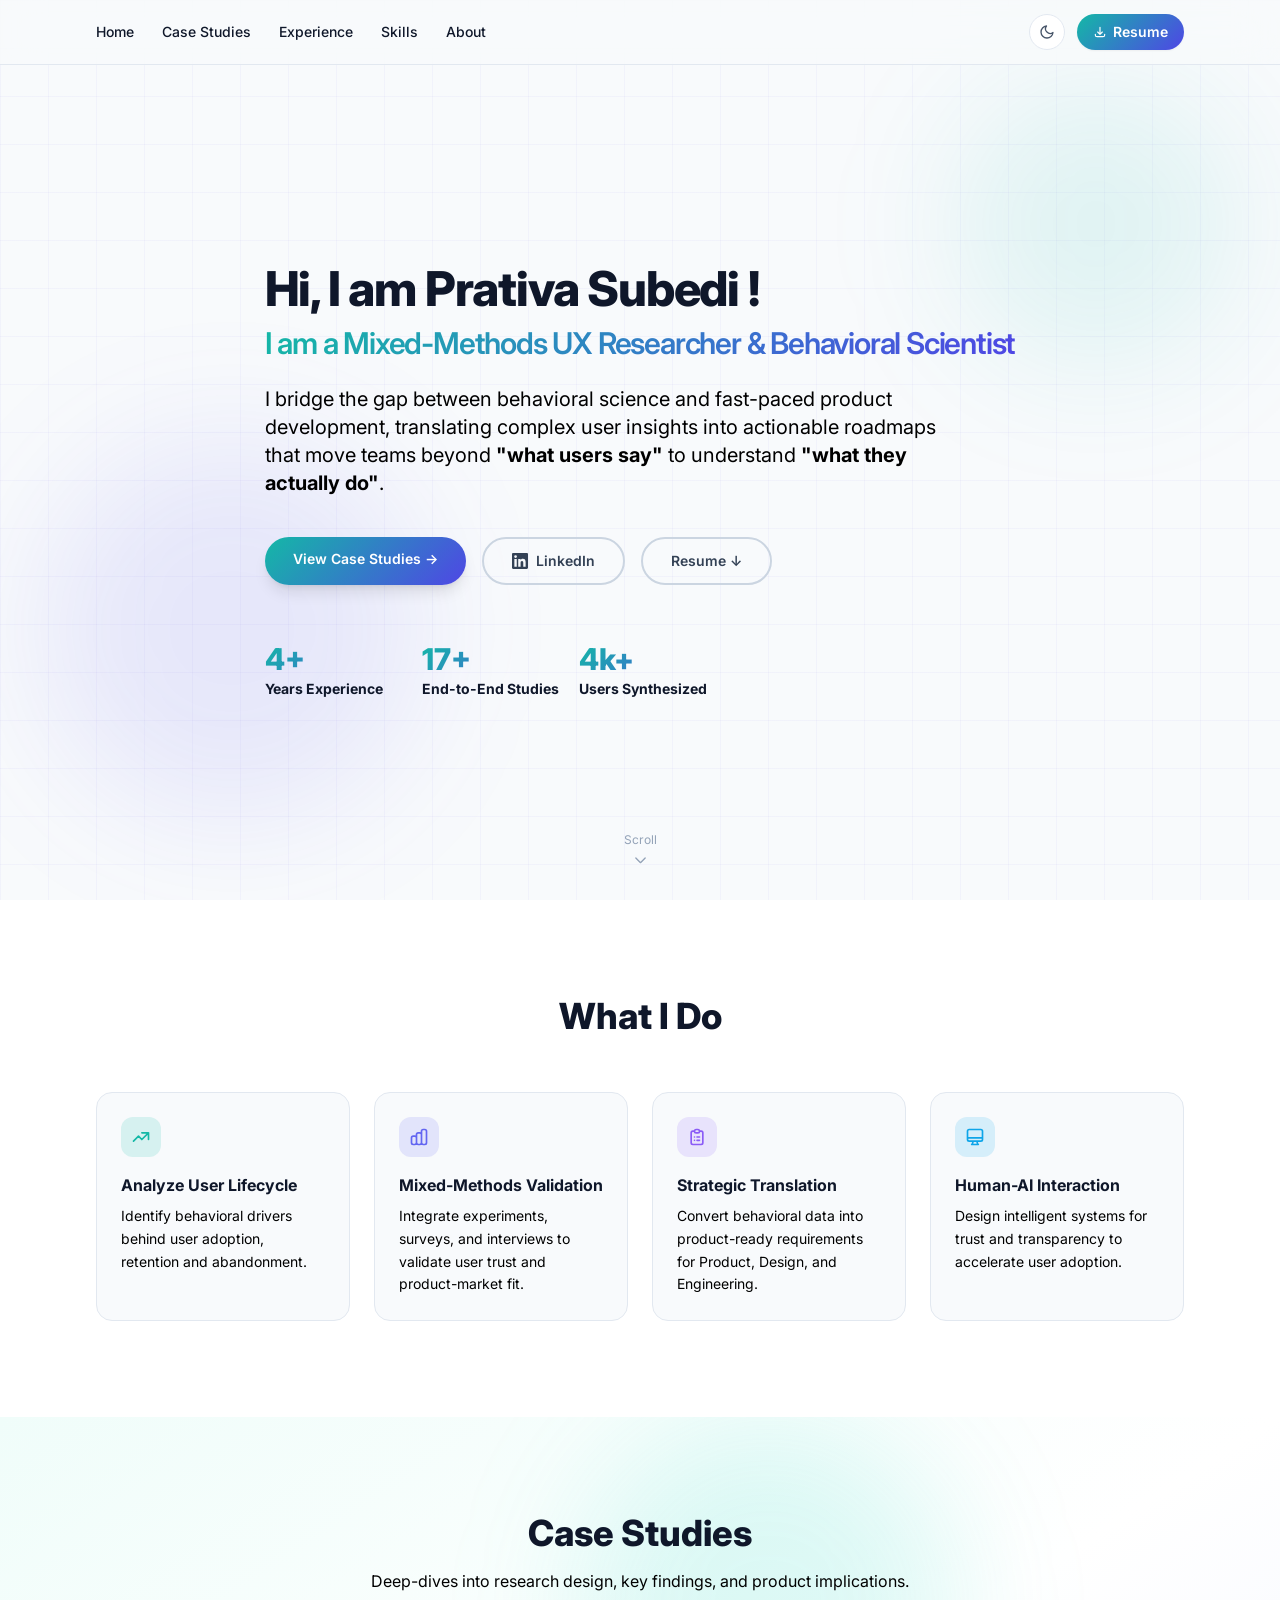
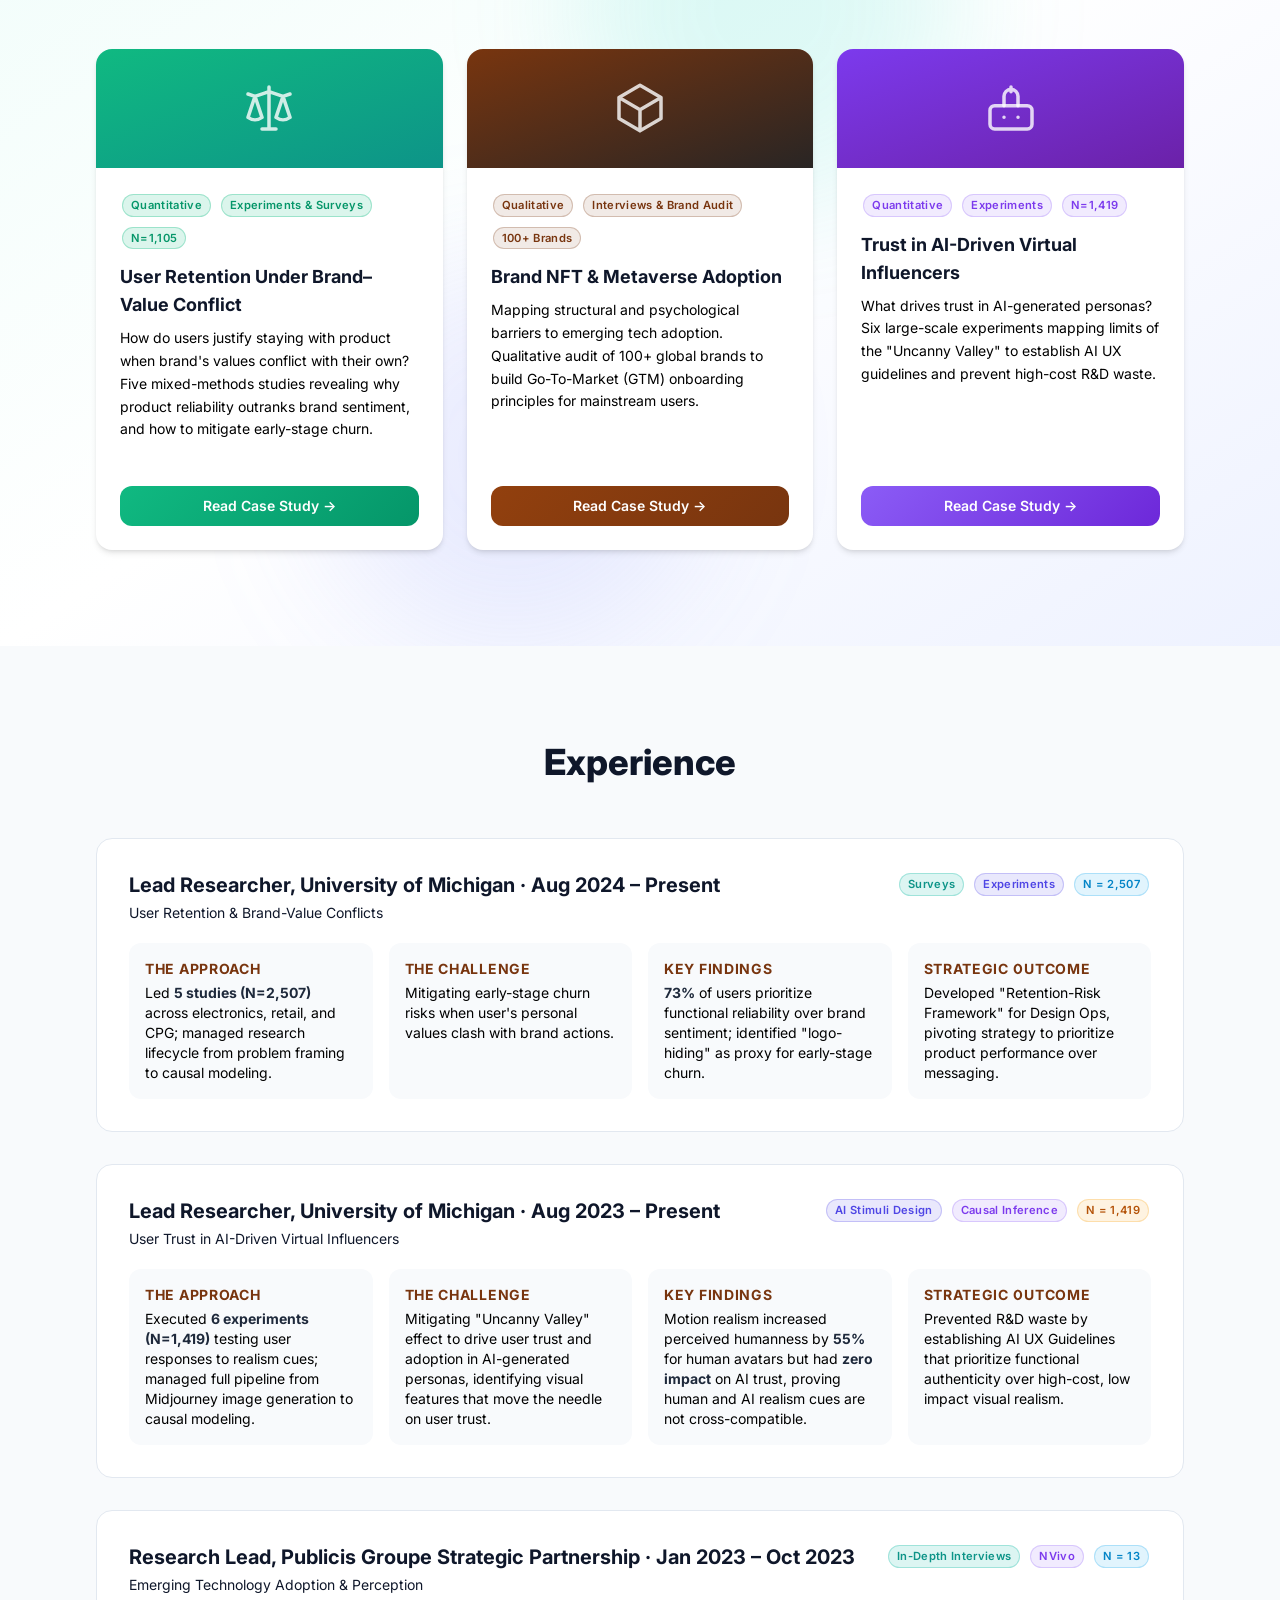
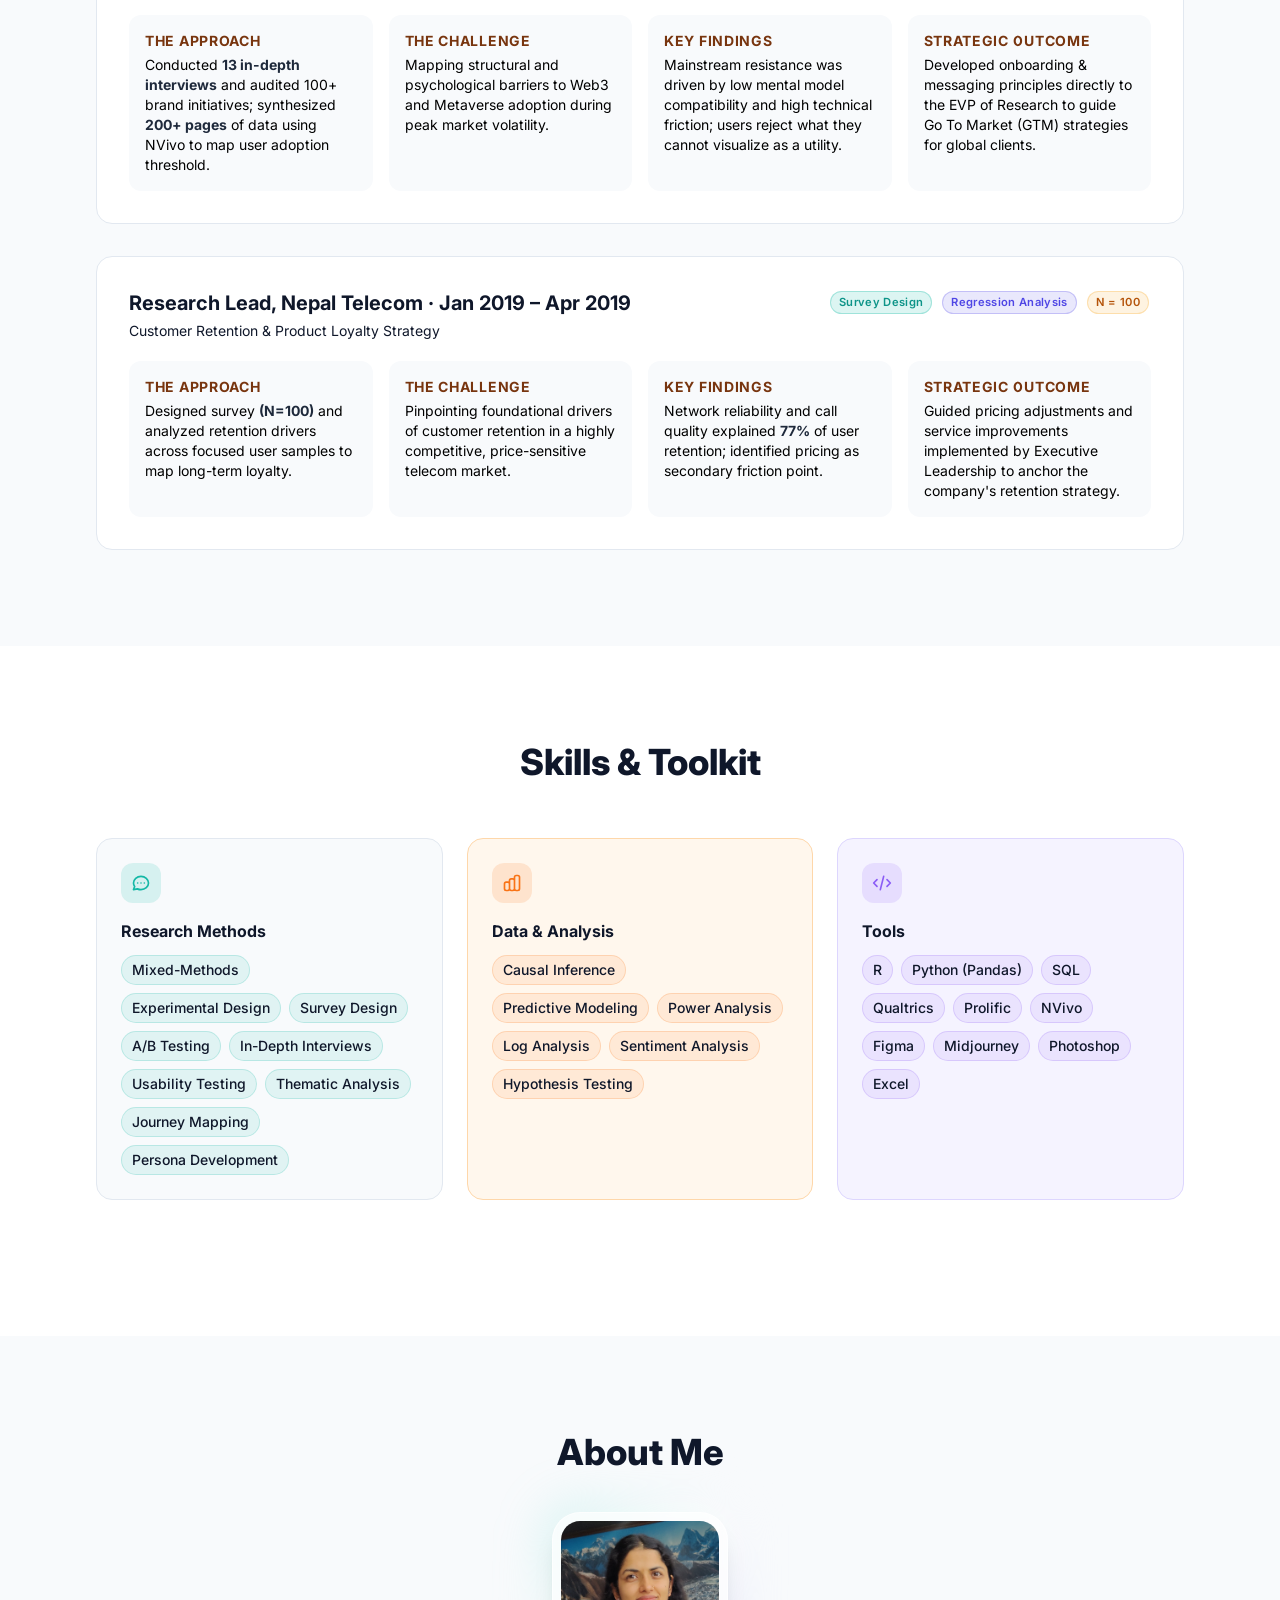
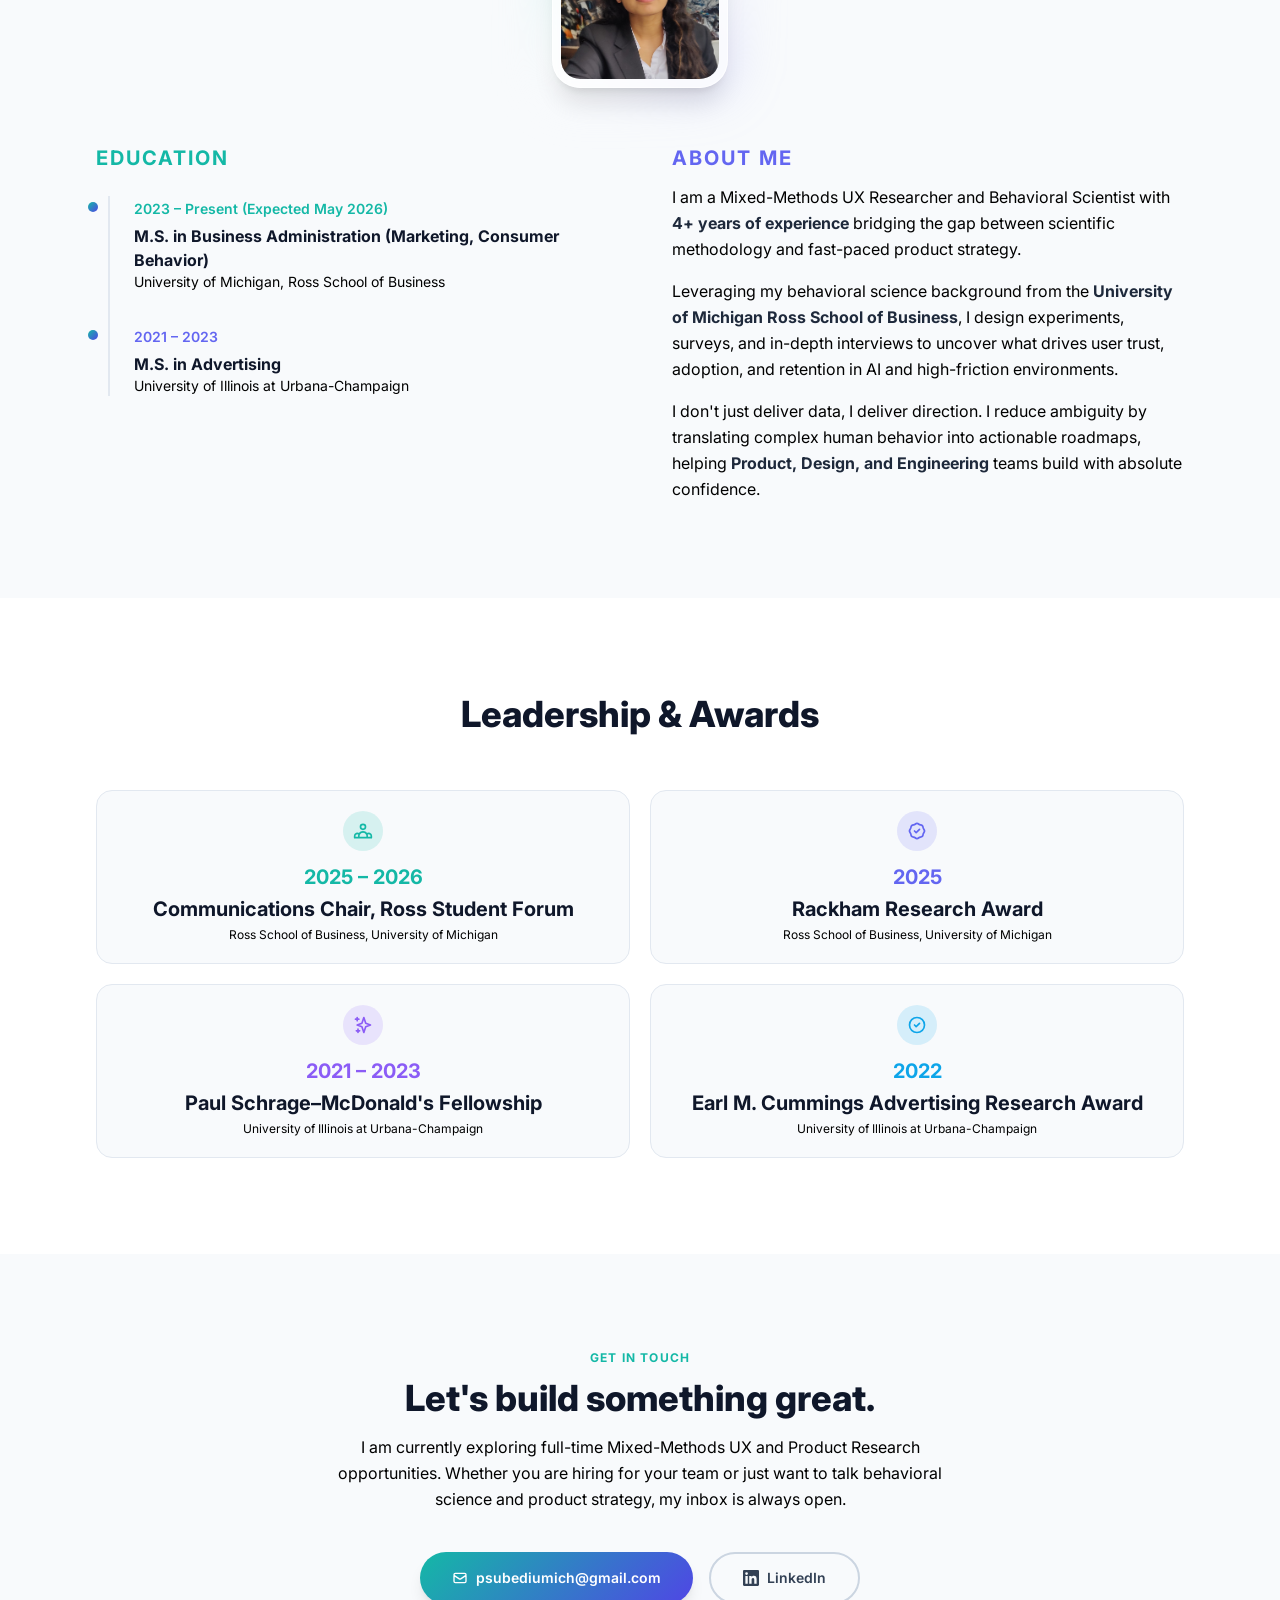
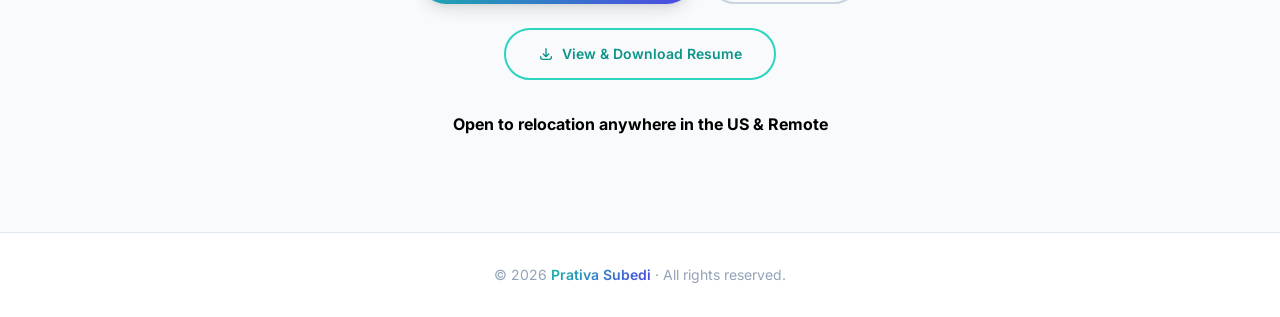
==== commit 9b5f9da2: "updates" ====
--- a/index.html
+++ b/index.html
@@ -100,7 +100,7 @@
     <div class="max-w-3xl">
 
       <h1 class="text-3xl sm:text-4xl lg:text-5xl font-extrabold leading-tight tracking-tight text-slate-900 dark:text-white mb-6">
-        Hi, I am Prativa Subedi<br/>
+        Hi, I am Prativa Subedi !<br/>
         <span class="gradient-text text-xl sm:text-2xl lg:text-3xl font-semibold">I am a Mixed-Methods UX Researcher &amp; Behavioral Scientist</span>
       </h1>
 
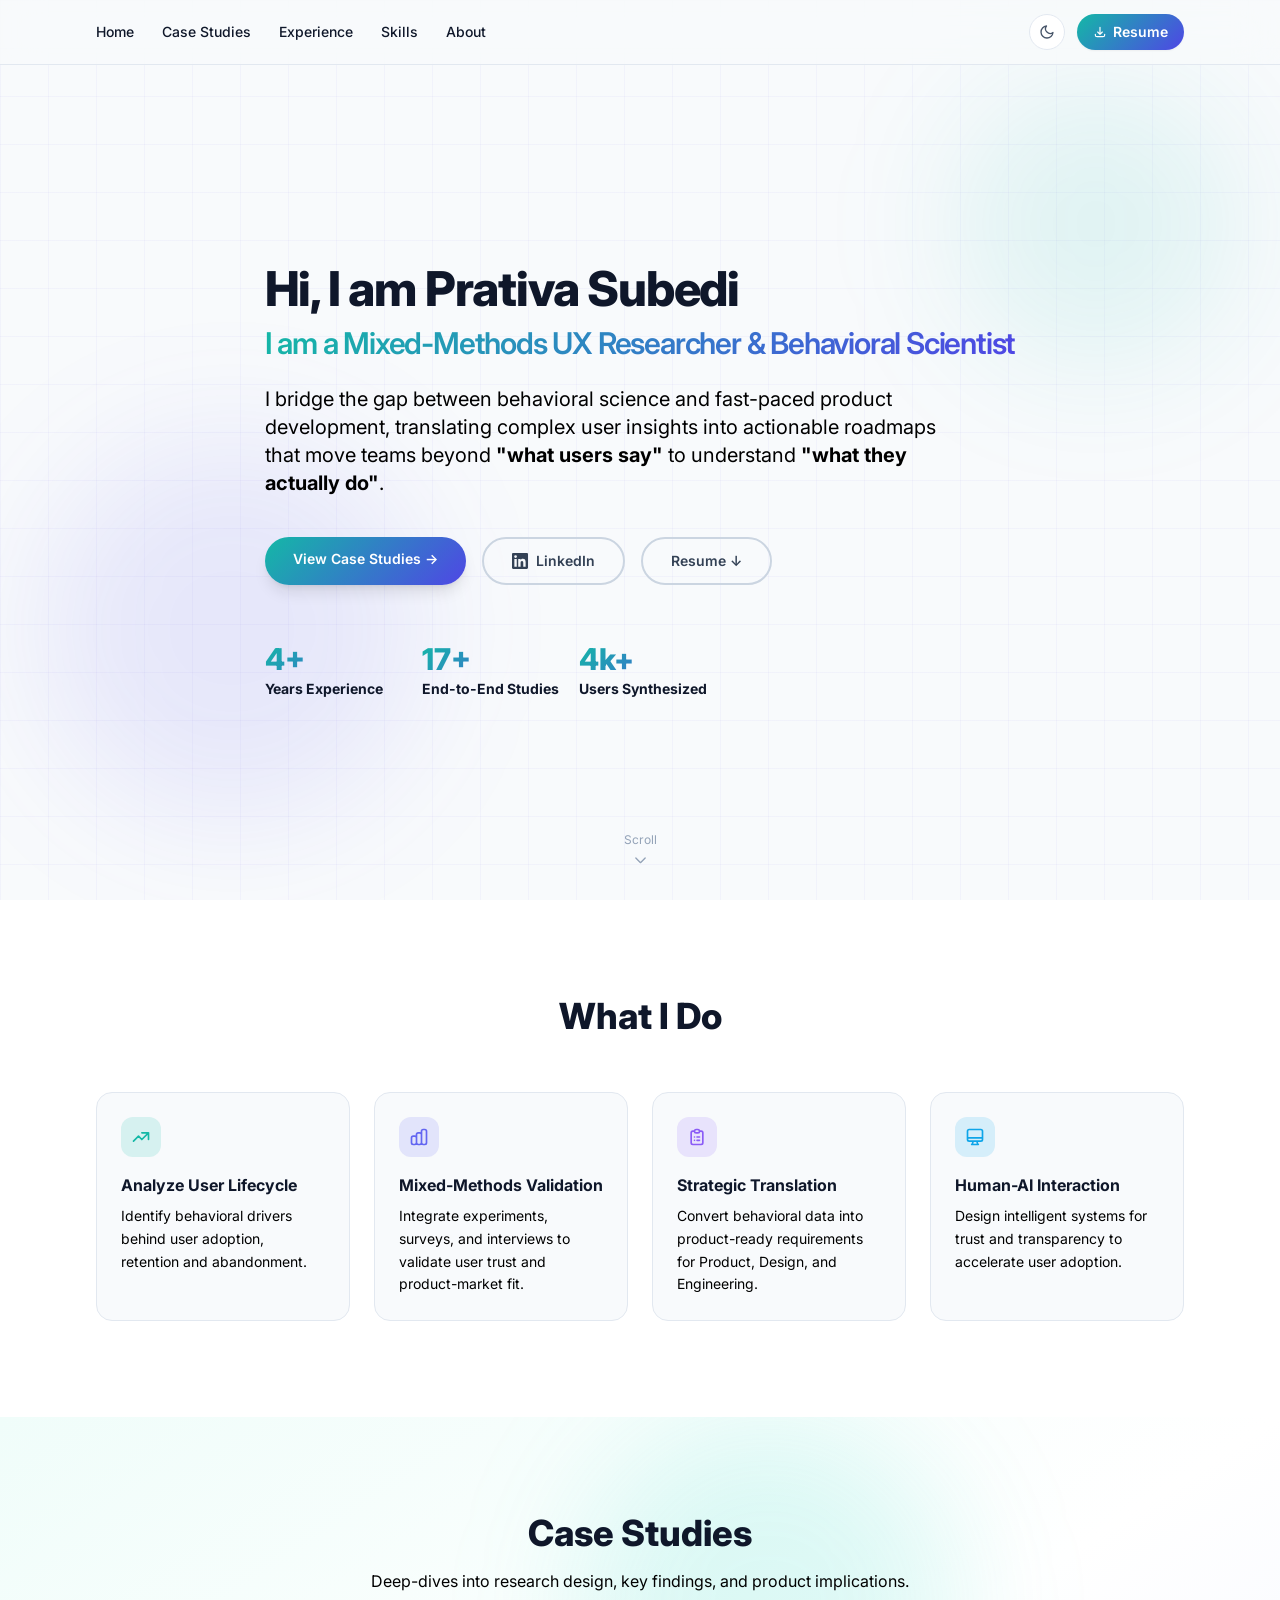
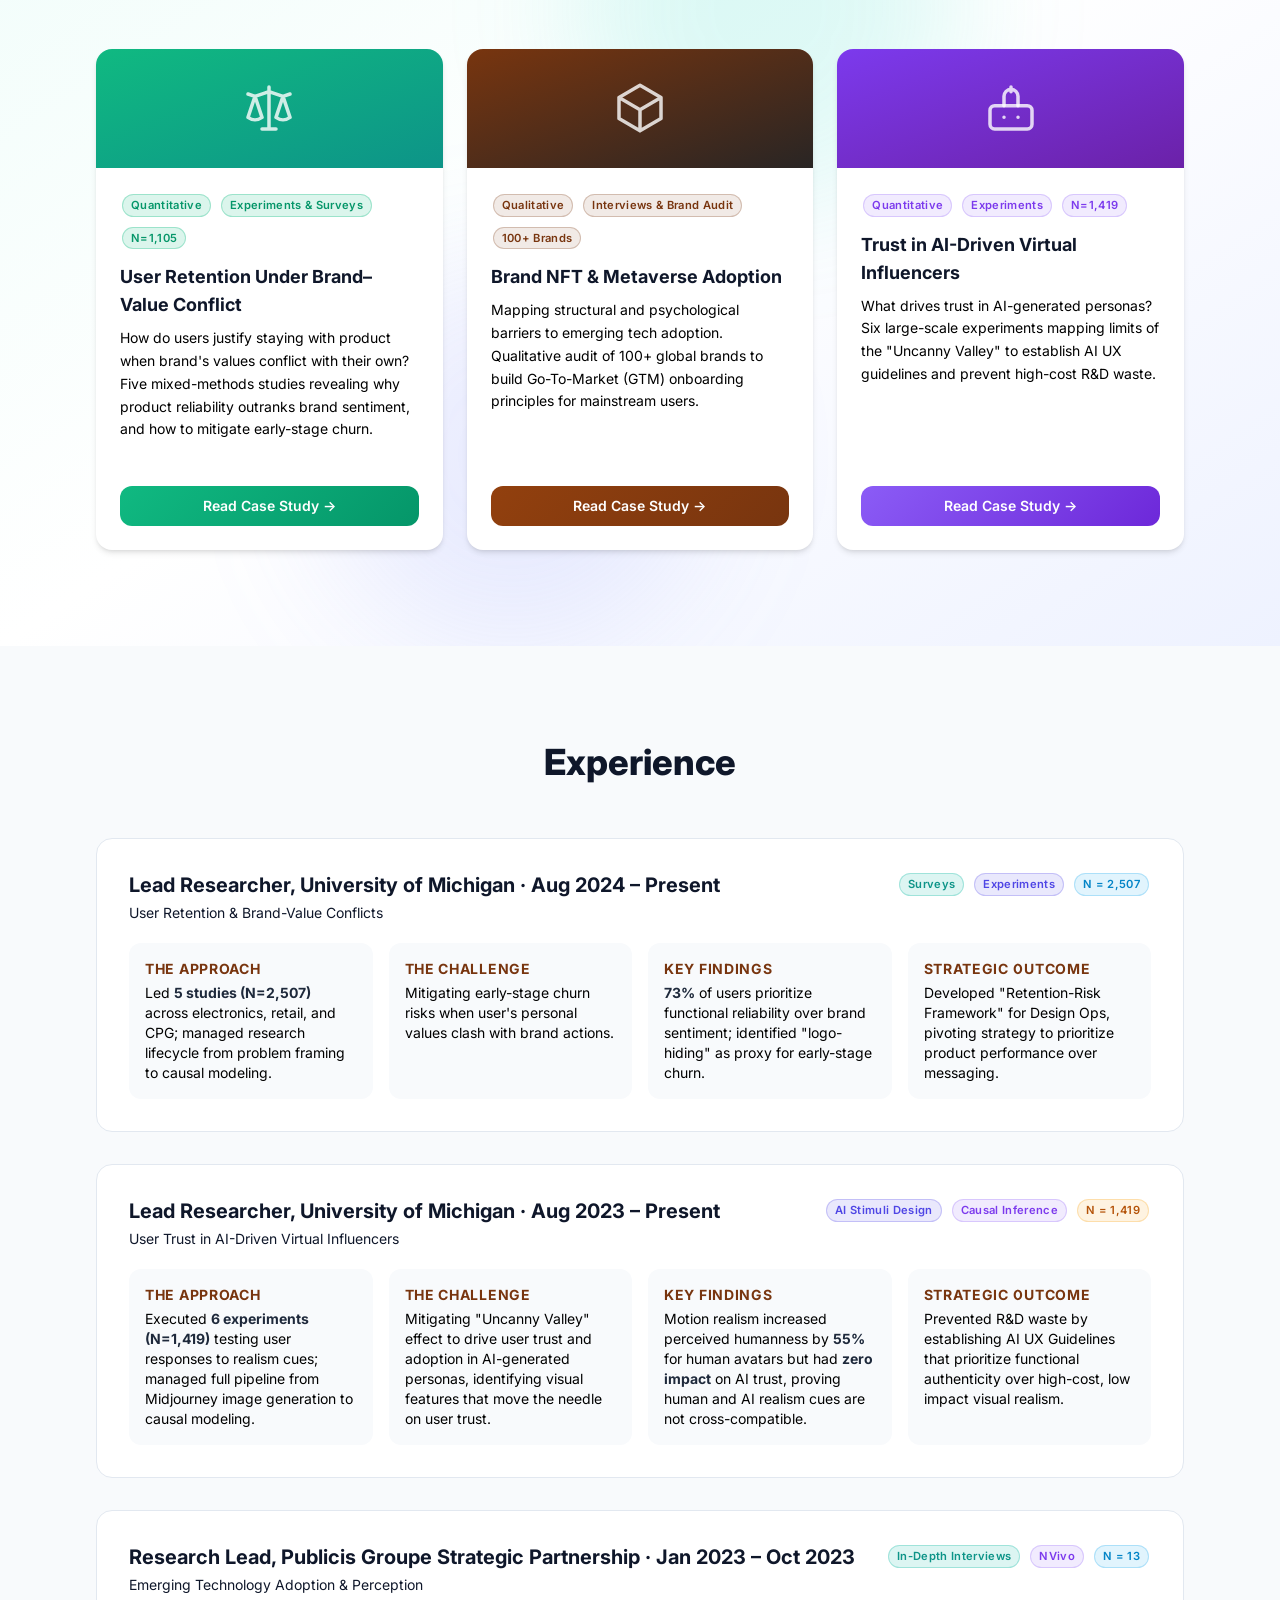
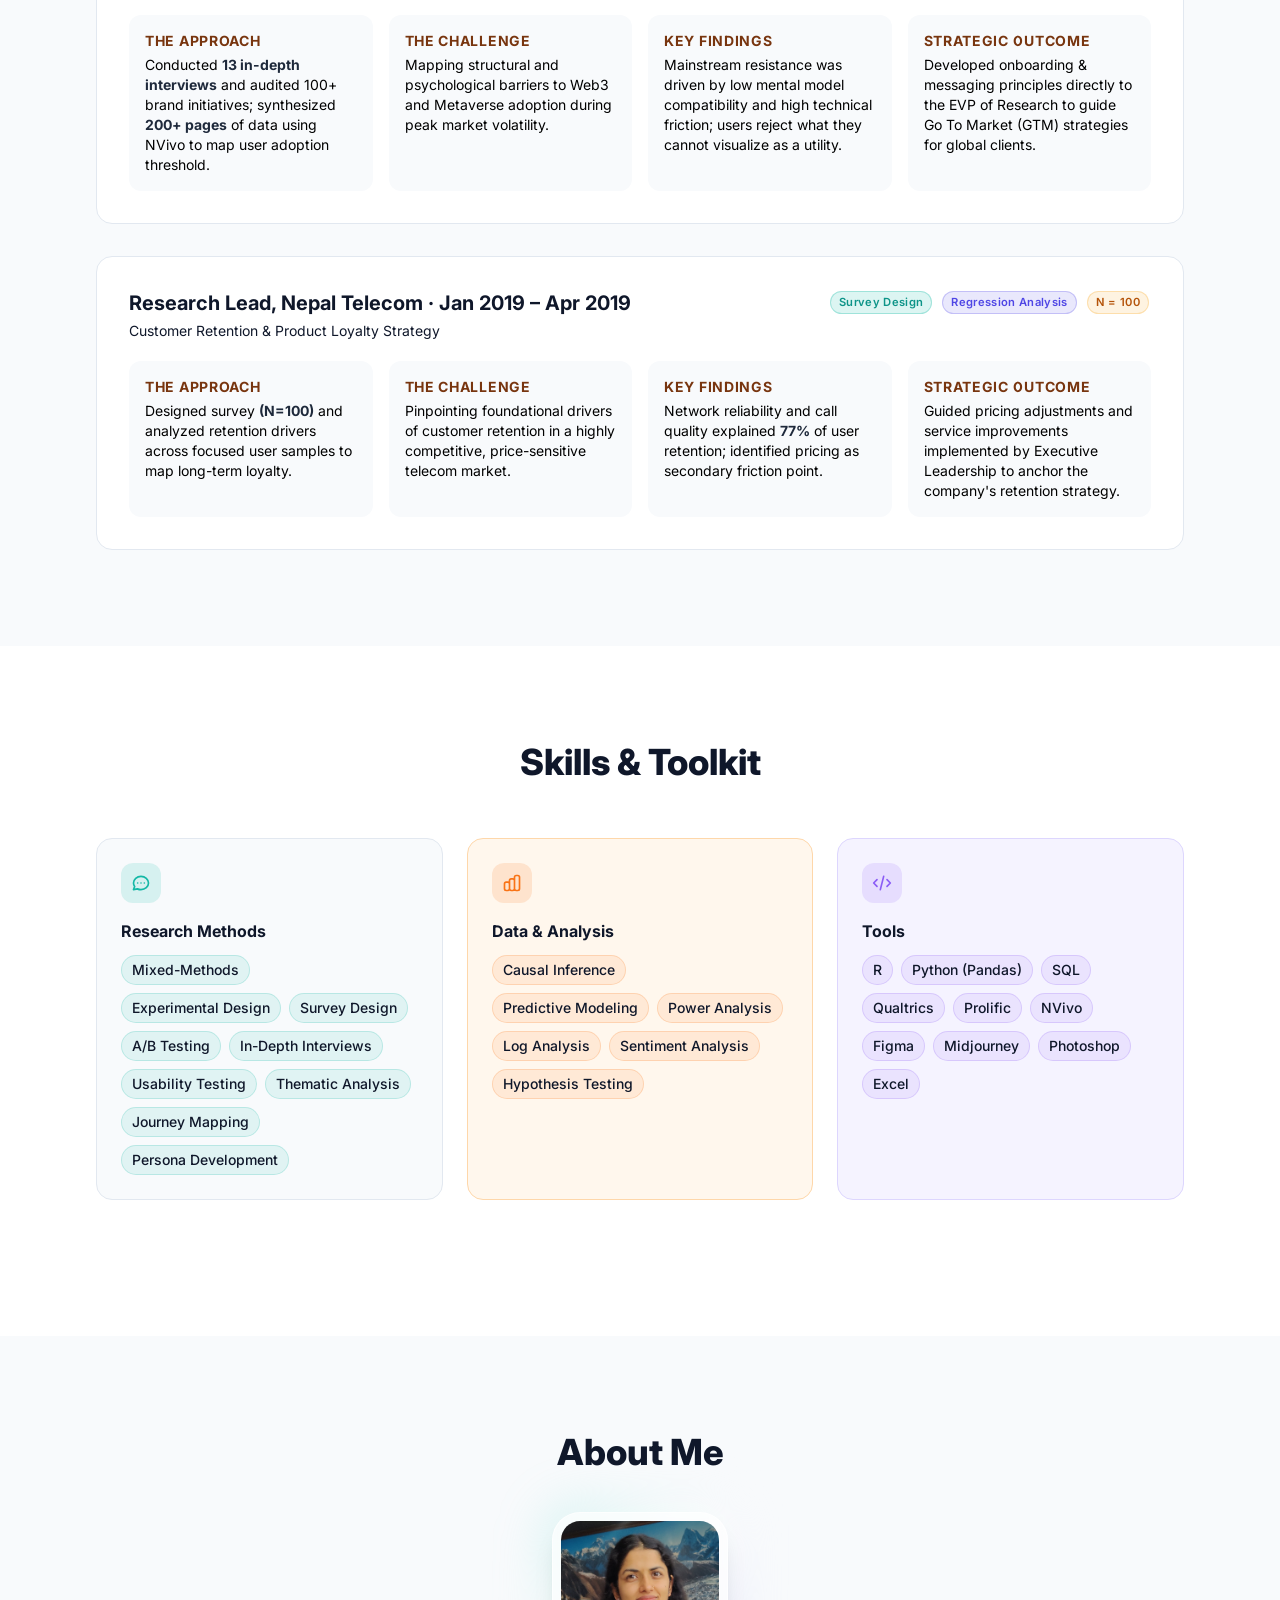
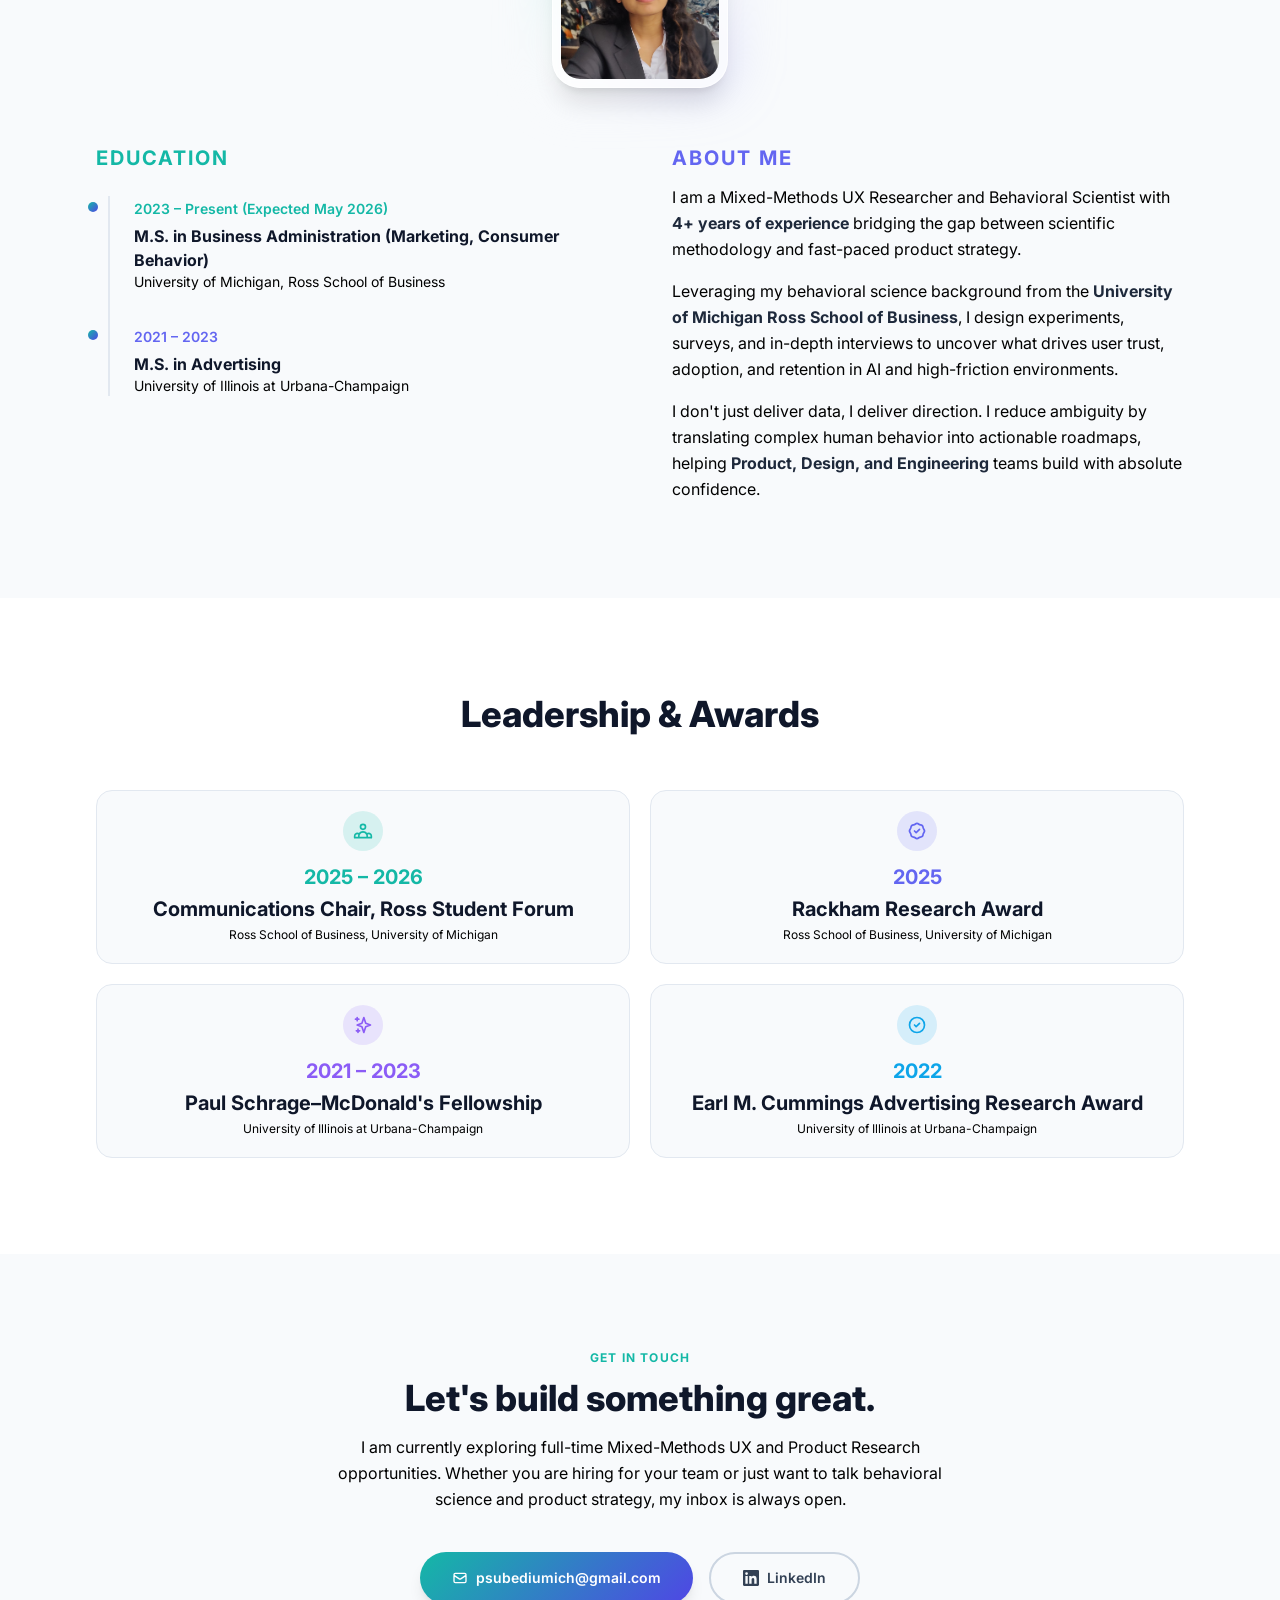
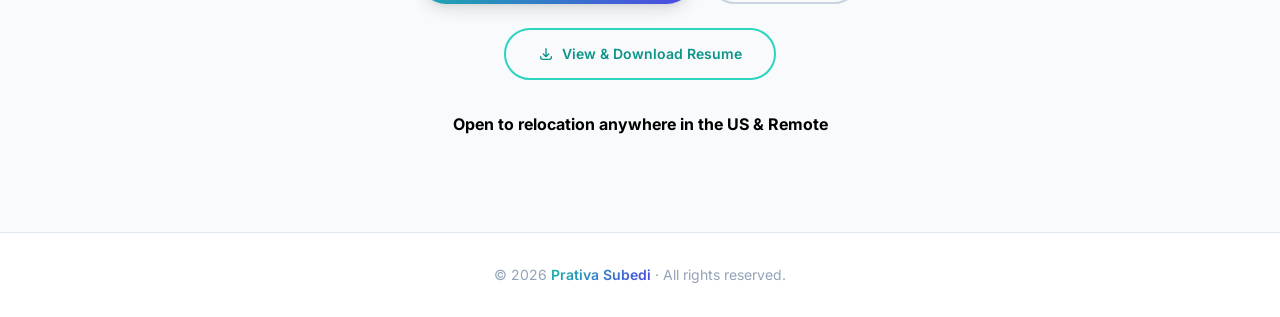
==== commit df38259b: "updates" ====
--- a/index.html
+++ b/index.html
@@ -100,7 +100,7 @@
     <div class="max-w-3xl">
 
       <h1 class="text-3xl sm:text-4xl lg:text-5xl font-extrabold leading-tight tracking-tight text-slate-900 dark:text-white mb-6">
-        Hi, I am Prativa Subedi !<br/>
+        Hi, I am Prativa Subedi<br/>
         <span class="gradient-text text-xl sm:text-2xl lg:text-3xl font-semibold">I am a Mixed-Methods UX Researcher &amp; Behavioral Scientist</span>
       </h1>
 
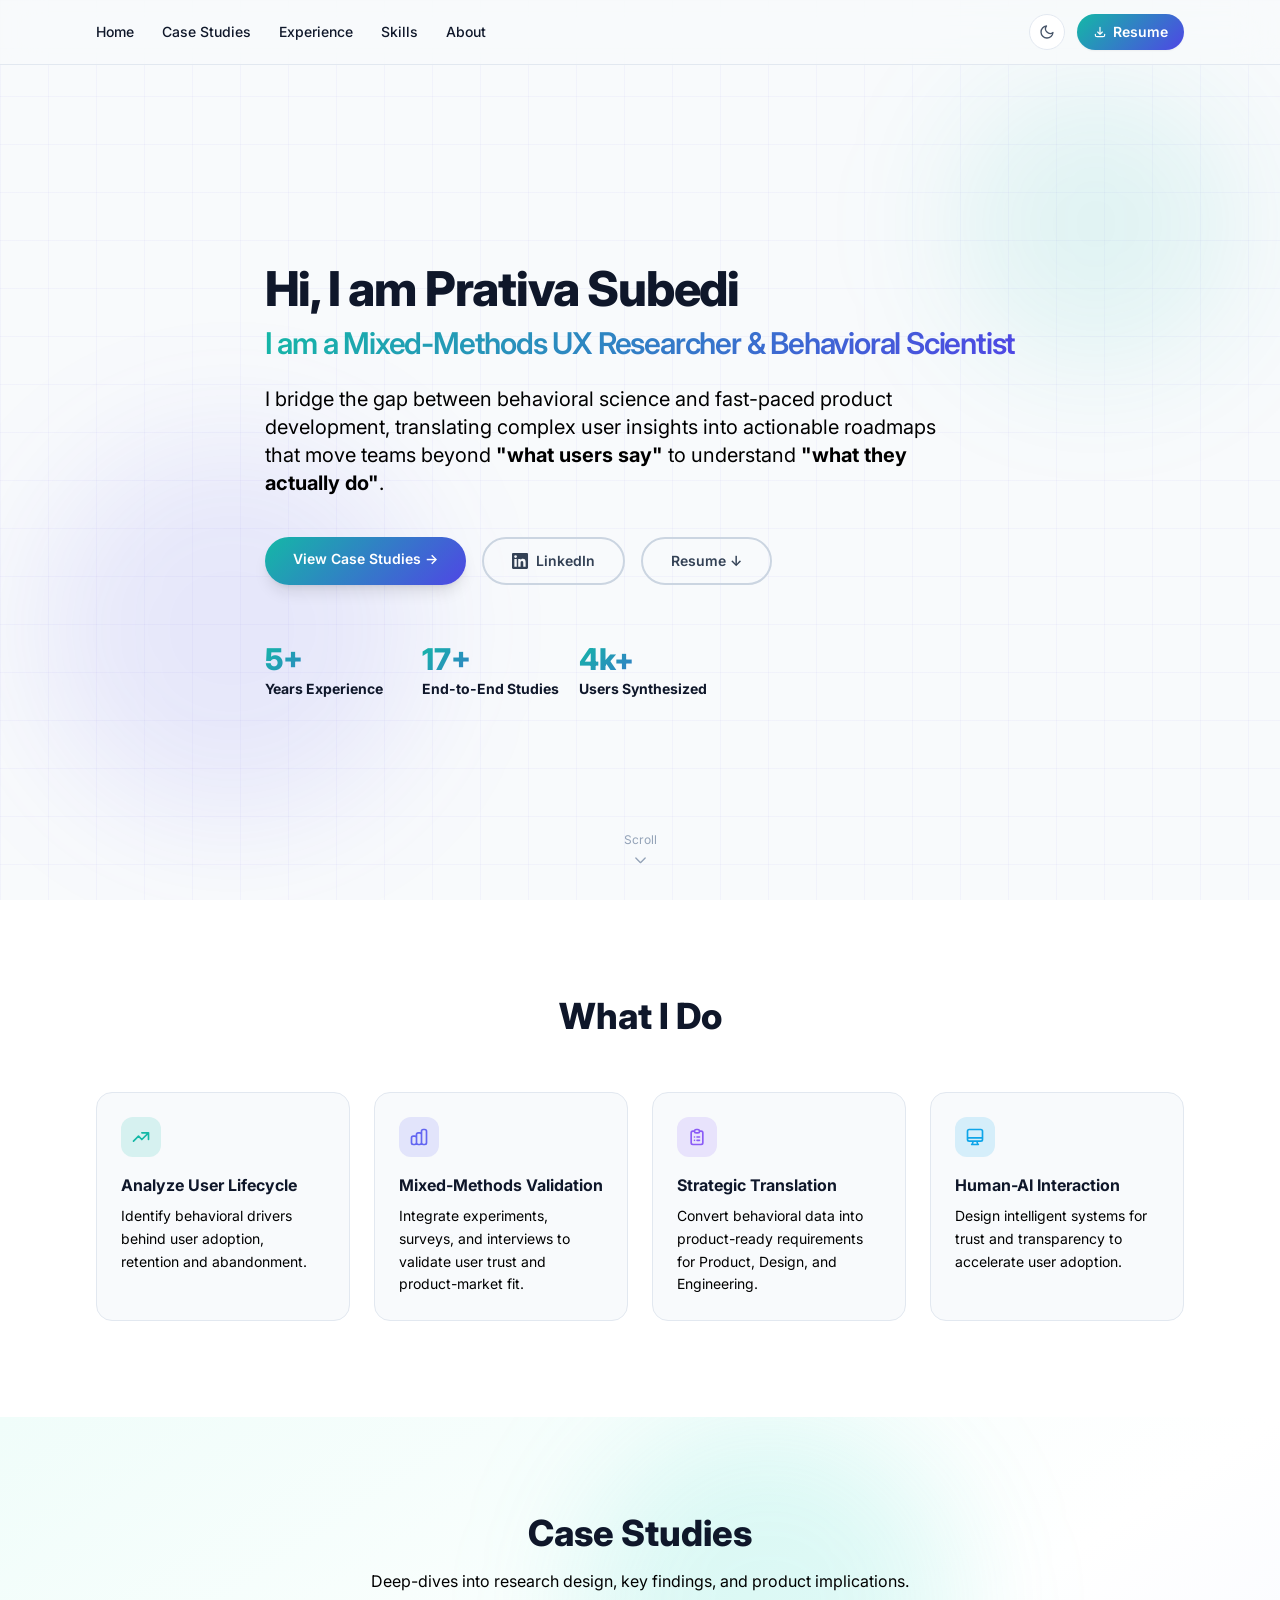
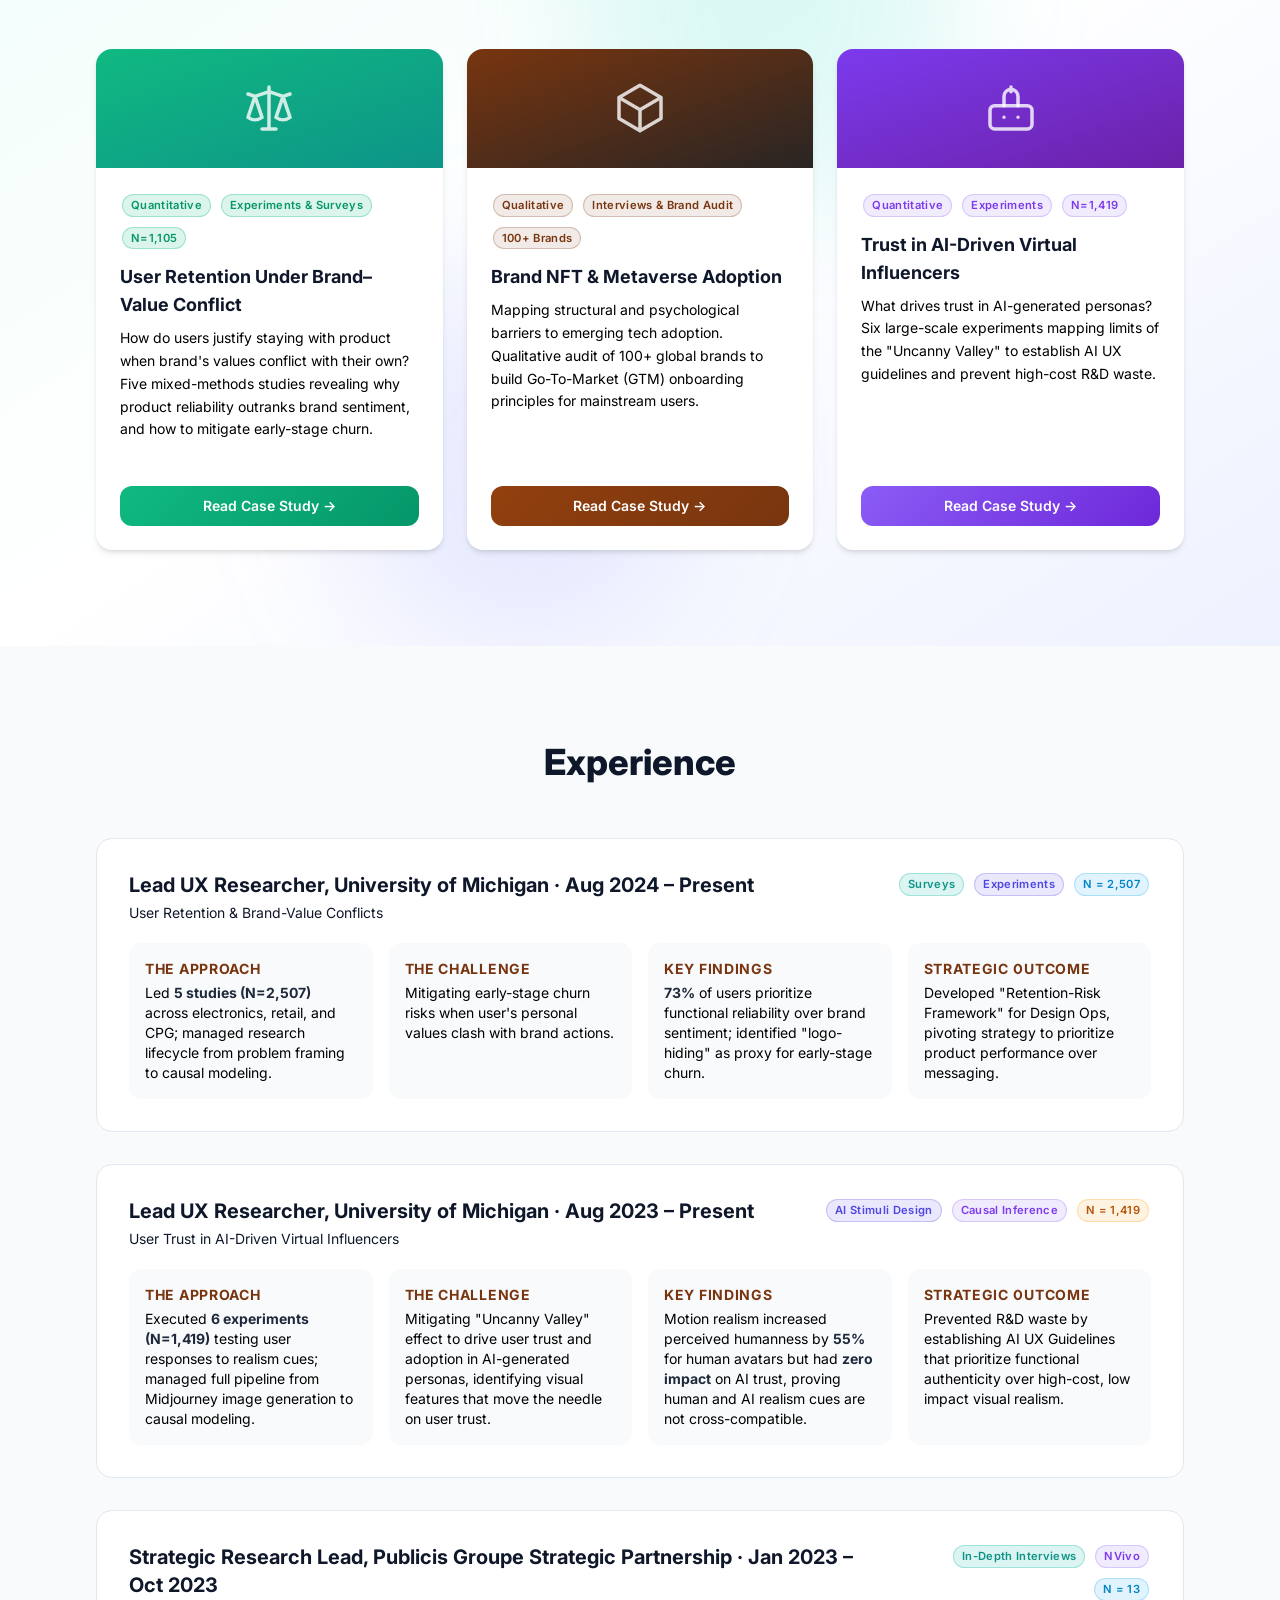
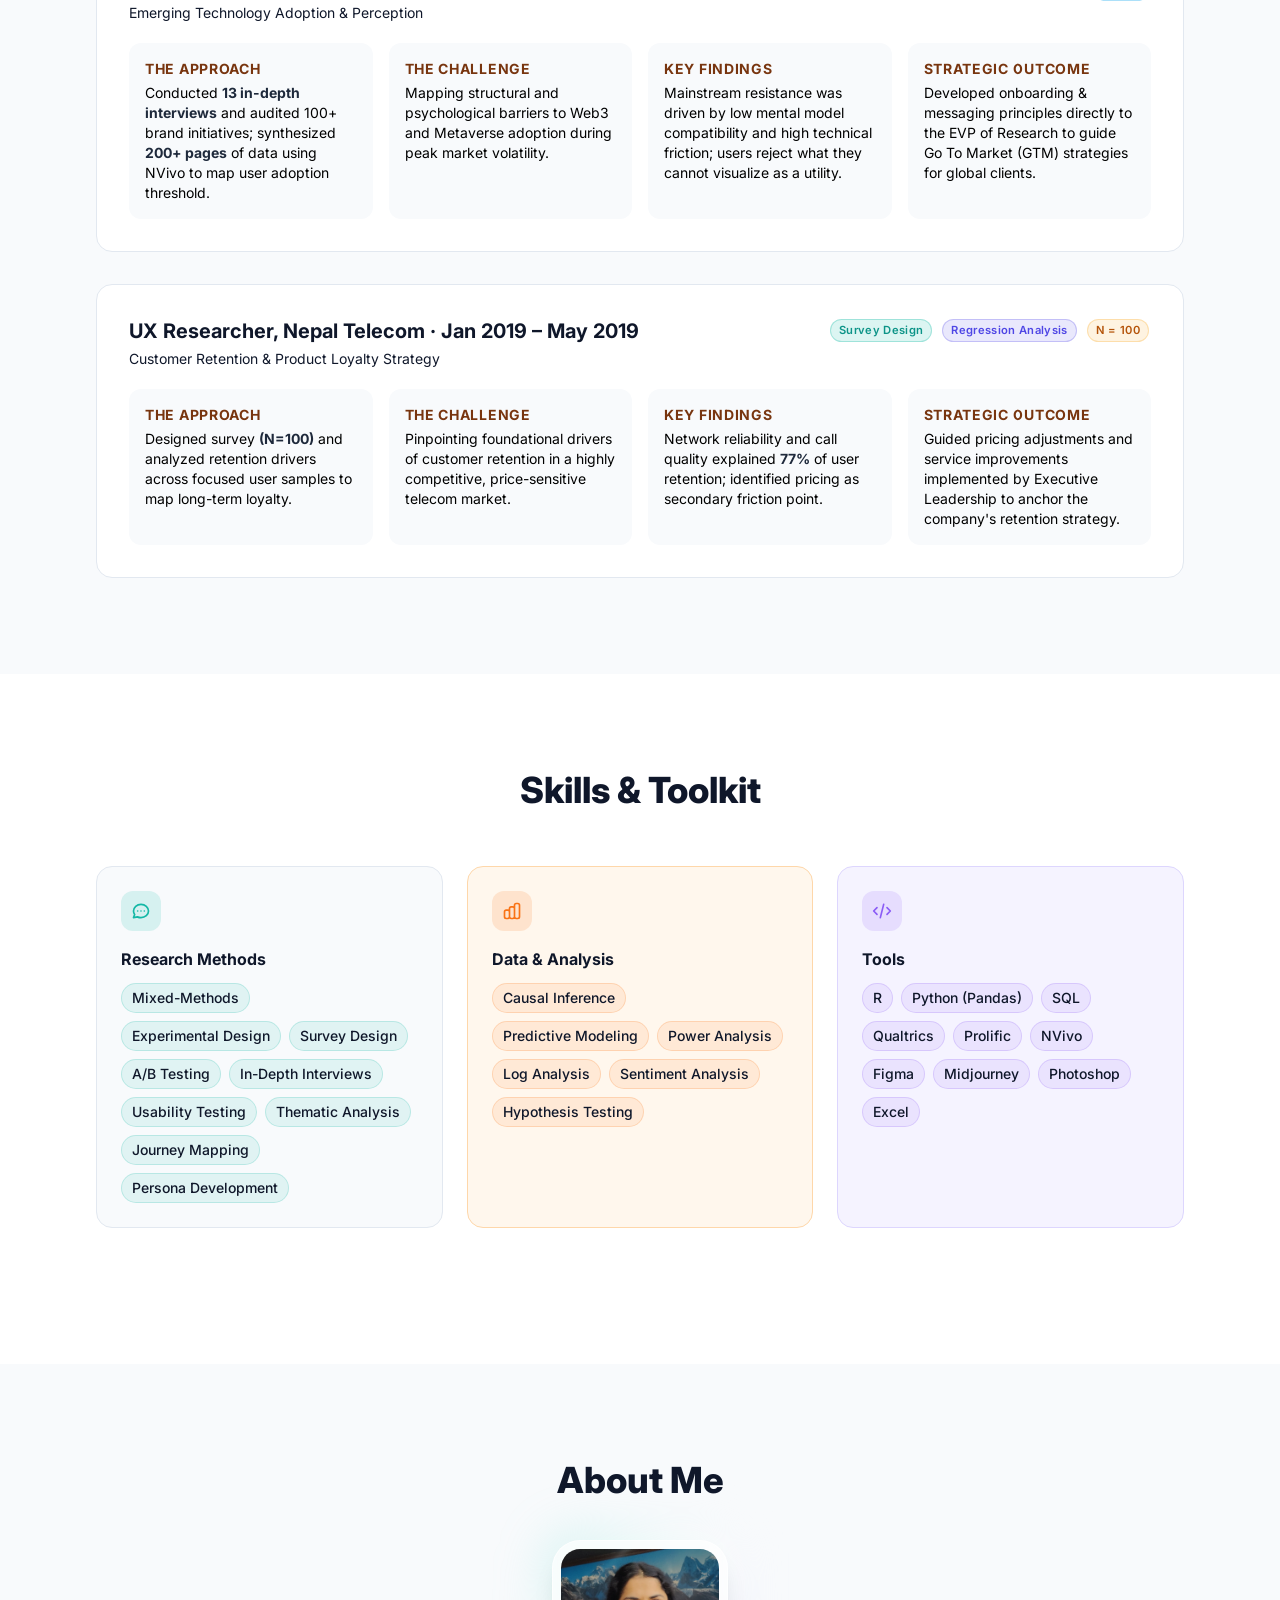
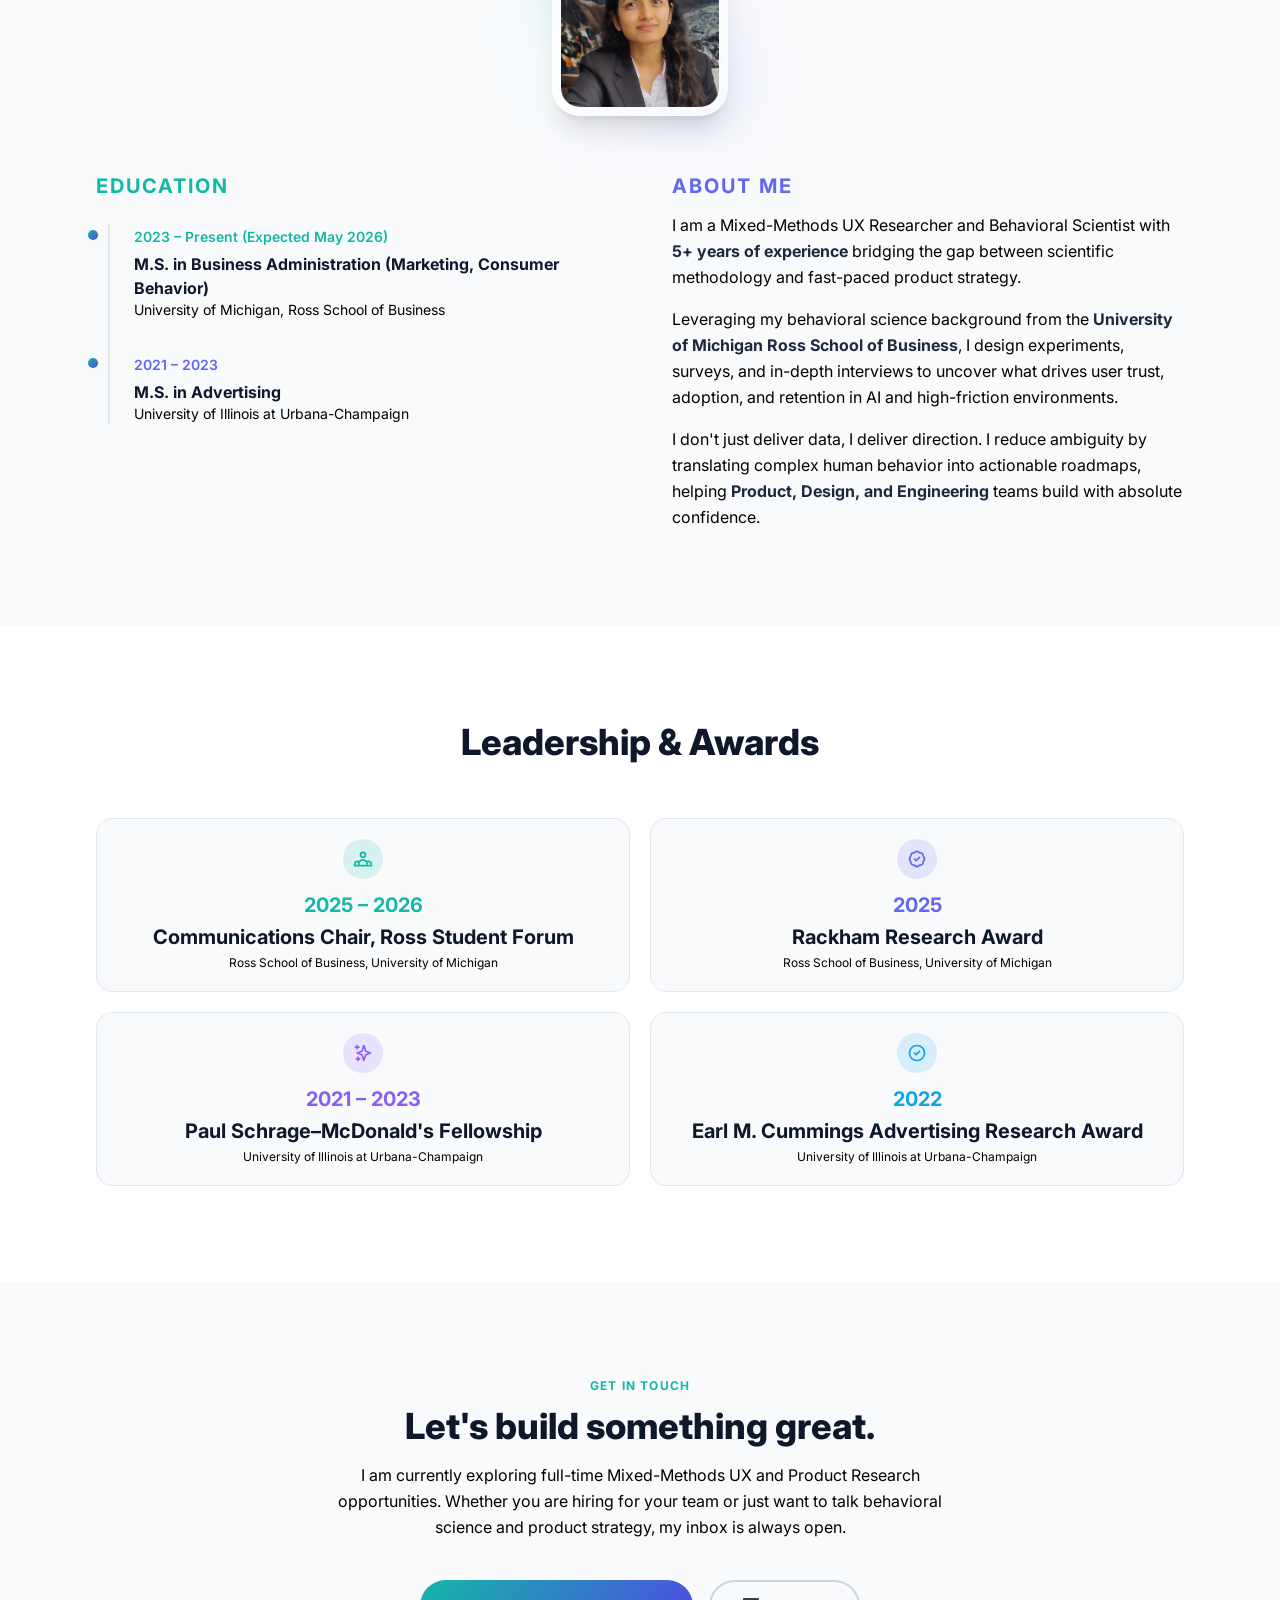
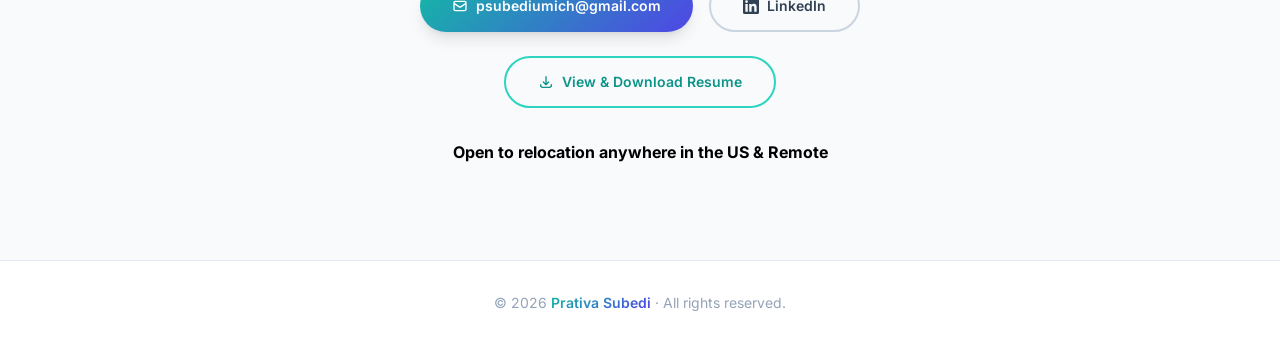
==== commit 59e43655: "updates" ====
--- a/index.html
+++ b/index.html
@@ -126,7 +126,7 @@
       <!-- Strategic Snapshot -->
       <div class="mt-14 grid grid-cols-3 gap-6 max-w-md">
         <div>
-          <div class="text-3xl font-extrabold gradient-text">4+</div>
+          <div class="text-3xl font-extrabold gradient-text">5+</div>
           <div class="text-sm text-slate-900 dark:text-white font-bold mt-0.5">Years Experience</div>
         </div>
         <div>
@@ -305,7 +305,7 @@
       <article class="bg-white dark:bg-slate-900 rounded-2xl border border-slate-200 dark:border-slate-800 p-6 sm:p-8 fade-in hover:shadow-lg transition-shadow">
         <div class="flex flex-col sm:flex-row sm:items-start sm:justify-between gap-4 mb-5">
           <div>
-            <h3 class="text-xl font-bold text-slate-900 dark:text-white">Lead Researcher, University of Michigan · Aug 2024 – Present</h3>
+            <h3 class="text-xl font-bold text-slate-900 dark:text-white">Lead UX Researcher, University of Michigan · Aug 2024 – Present</h3>
             <p class="text-sm text-slate-900 dark:text-white mt-1">User Retention & Brand-Value Conflicts</p>
           </div>
           <div class="flex flex-wrap gap-1.5 sm:justify-end">
@@ -338,7 +338,7 @@
       <article class="bg-white dark:bg-slate-900 rounded-2xl border border-slate-200 dark:border-slate-800 p-6 sm:p-8 fade-in hover:shadow-lg transition-shadow">
         <div class="flex flex-col sm:flex-row sm:items-start sm:justify-between gap-4 mb-5">
           <div>
-            <h3 class="text-xl font-bold text-slate-900 dark:text-white">Lead Researcher, University of Michigan · Aug 2023 – Present</h3>
+            <h3 class="text-xl font-bold text-slate-900 dark:text-white">Lead UX Researcher, University of Michigan · Aug 2023 – Present</h3>
             <p class="text-sm text-slate-900 dark:text-white mt-1">User Trust in AI-Driven Virtual Influencers</p>
           </div>
           <div class="flex flex-wrap gap-1.5 sm:justify-end">
@@ -371,7 +371,7 @@
       <article class="bg-white dark:bg-slate-900 rounded-2xl border border-slate-200 dark:border-slate-800 p-6 sm:p-8 fade-in hover:shadow-lg transition-shadow">
         <div class="flex flex-col sm:flex-row sm:items-start sm:justify-between gap-4 mb-5">
           <div>
-            <h3 class="text-xl font-bold text-slate-900 dark:text-white">Research Lead, Publicis Groupe Strategic Partnership · Jan 2023 – Oct 2023</h3>
+            <h3 class="text-xl font-bold text-slate-900 dark:text-white"> Strategic Research Lead, Publicis Groupe Strategic Partnership · Jan 2023 – Oct 2023</h3>
             <p class="text-sm text-slate-900 dark:text-white mt-1">Emerging Technology Adoption & Perception</p>
           </div>
           <div class="flex flex-wrap gap-1.5 sm:justify-end">
@@ -404,7 +404,7 @@
       <article class="bg-white dark:bg-slate-900 rounded-2xl border border-slate-200 dark:border-slate-800 p-6 sm:p-8 fade-in hover:shadow-lg transition-shadow">
         <div class="flex flex-col sm:flex-row sm:items-start sm:justify-between gap-4 mb-5">
           <div>
-            <h3 class="text-xl font-bold text-slate-900 dark:text-white">Research Lead, Nepal Telecom · Jan 2019 – Apr 2019</h3>
+            <h3 class="text-xl font-bold text-slate-900 dark:text-white">UX Researcher, Nepal Telecom · Jan 2019 – May 2019</h3>
             <p class="text-sm text-slate-900 dark:text-white mt-1">Customer Retention & Product Loyalty Strategy</p>
           </div>
           <div class="flex flex-wrap gap-1.5 sm:justify-end">
@@ -555,7 +555,7 @@
       <div class="fade-in">
         <p class="text-xl font-bold tracking-widest text-indigo-500 uppercase mb-3">About Me</p>
         <p class="text-black dark:text-slate-400 leading-relaxed mb-4">
-          I am a Mixed-Methods UX Researcher and Behavioral Scientist with <strong class="text-slate-800 dark:text-slate-200">4+ years of experience</strong> bridging the gap between scientific methodology and fast-paced product strategy.
+          I am a Mixed-Methods UX Researcher and Behavioral Scientist with <strong class="text-slate-800 dark:text-slate-200">5+ years of experience</strong> bridging the gap between scientific methodology and fast-paced product strategy.
         </p>
         <p class="text-black dark:text-slate-400 leading-relaxed mb-4">
           Leveraging my behavioral science background from the <strong class="text-slate-800 dark:text-slate-200">University of Michigan Ross School of Business</strong>, I design experiments, surveys, and in-depth interviews to uncover what drives user trust, adoption, and retention in AI and high-friction environments.
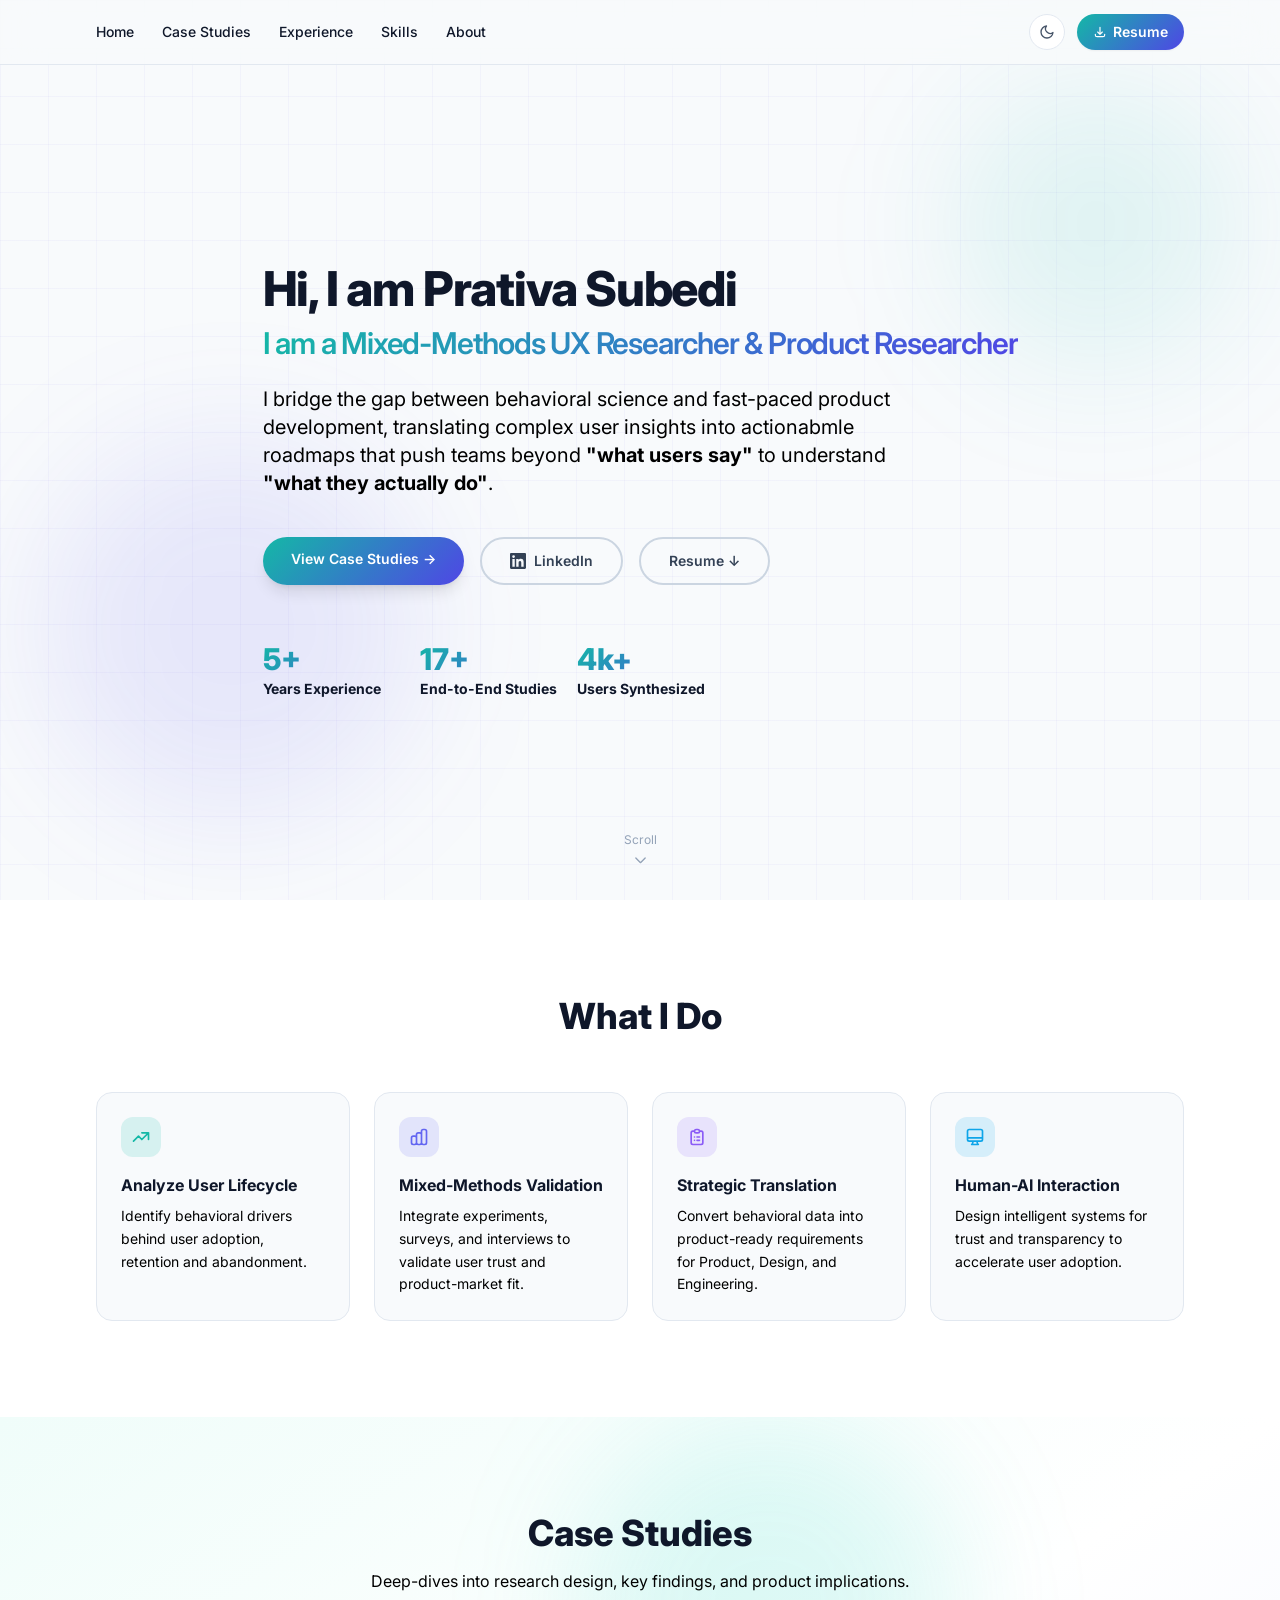
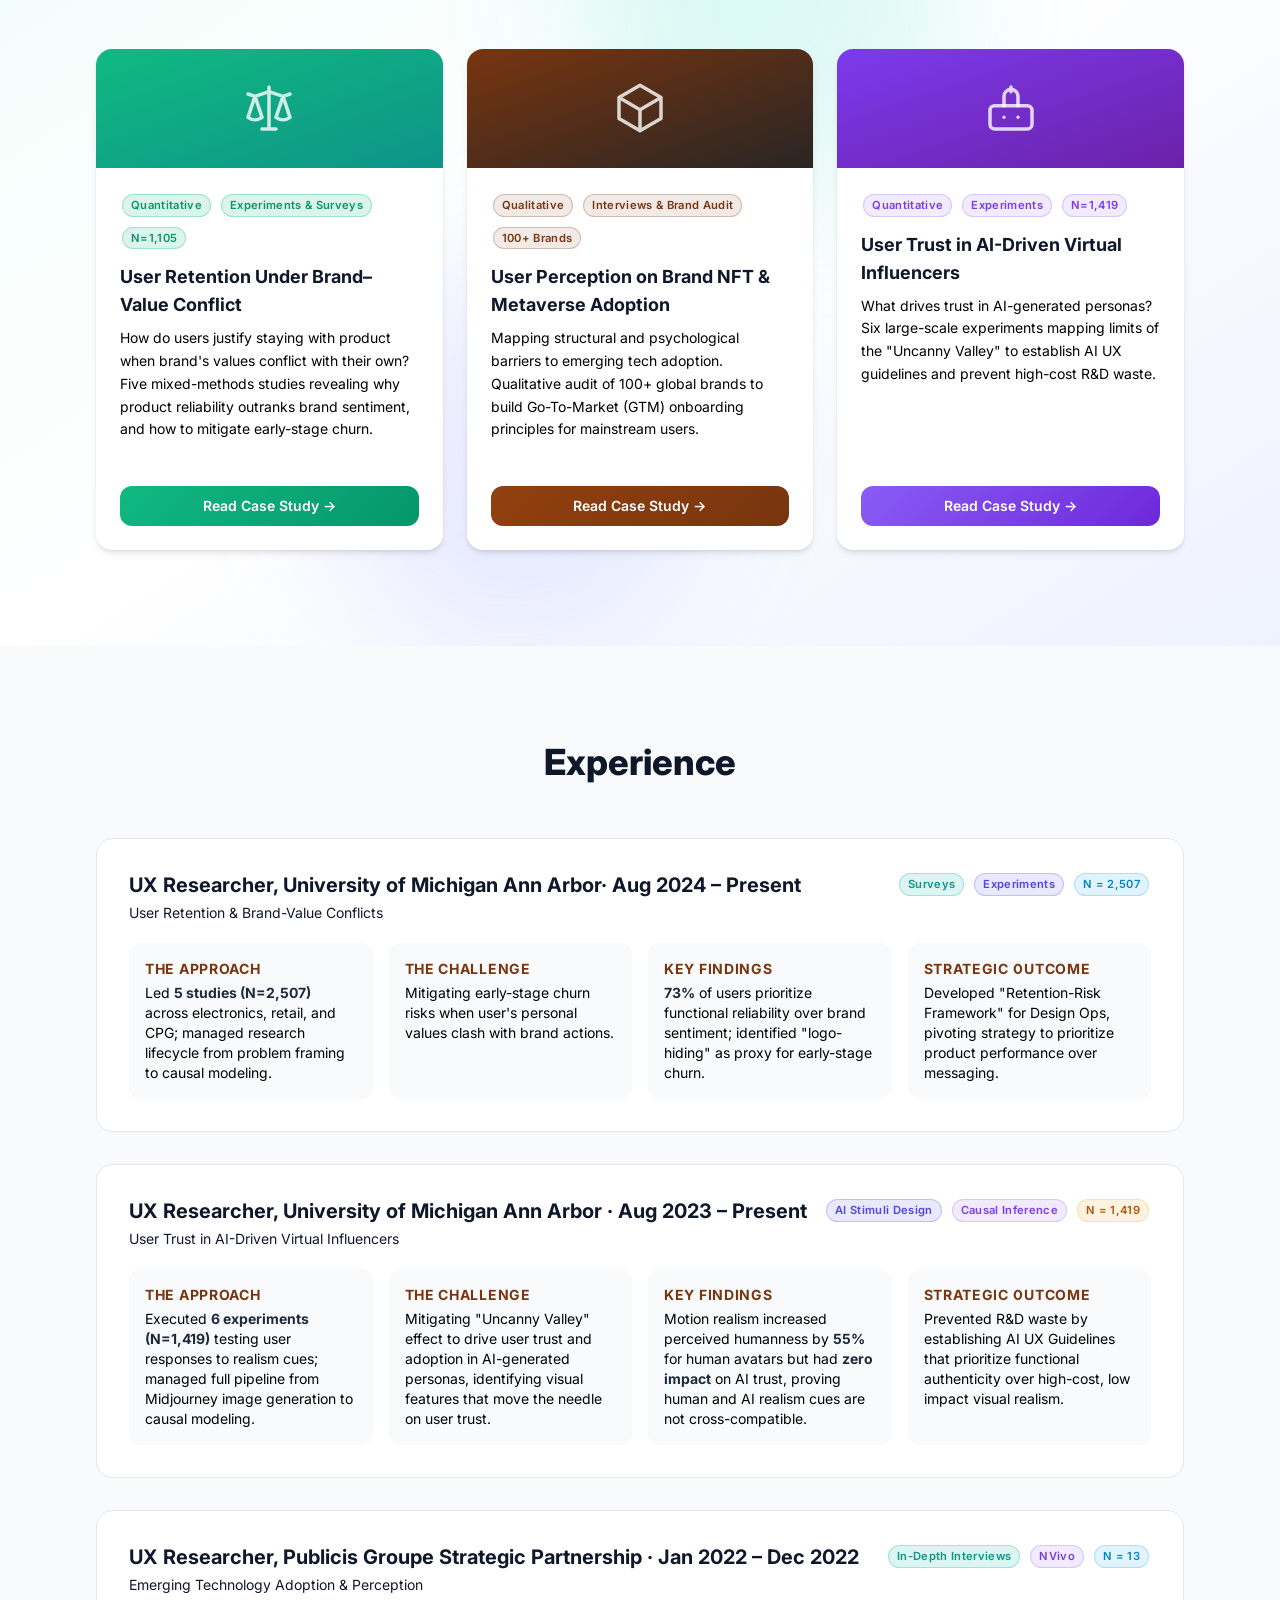
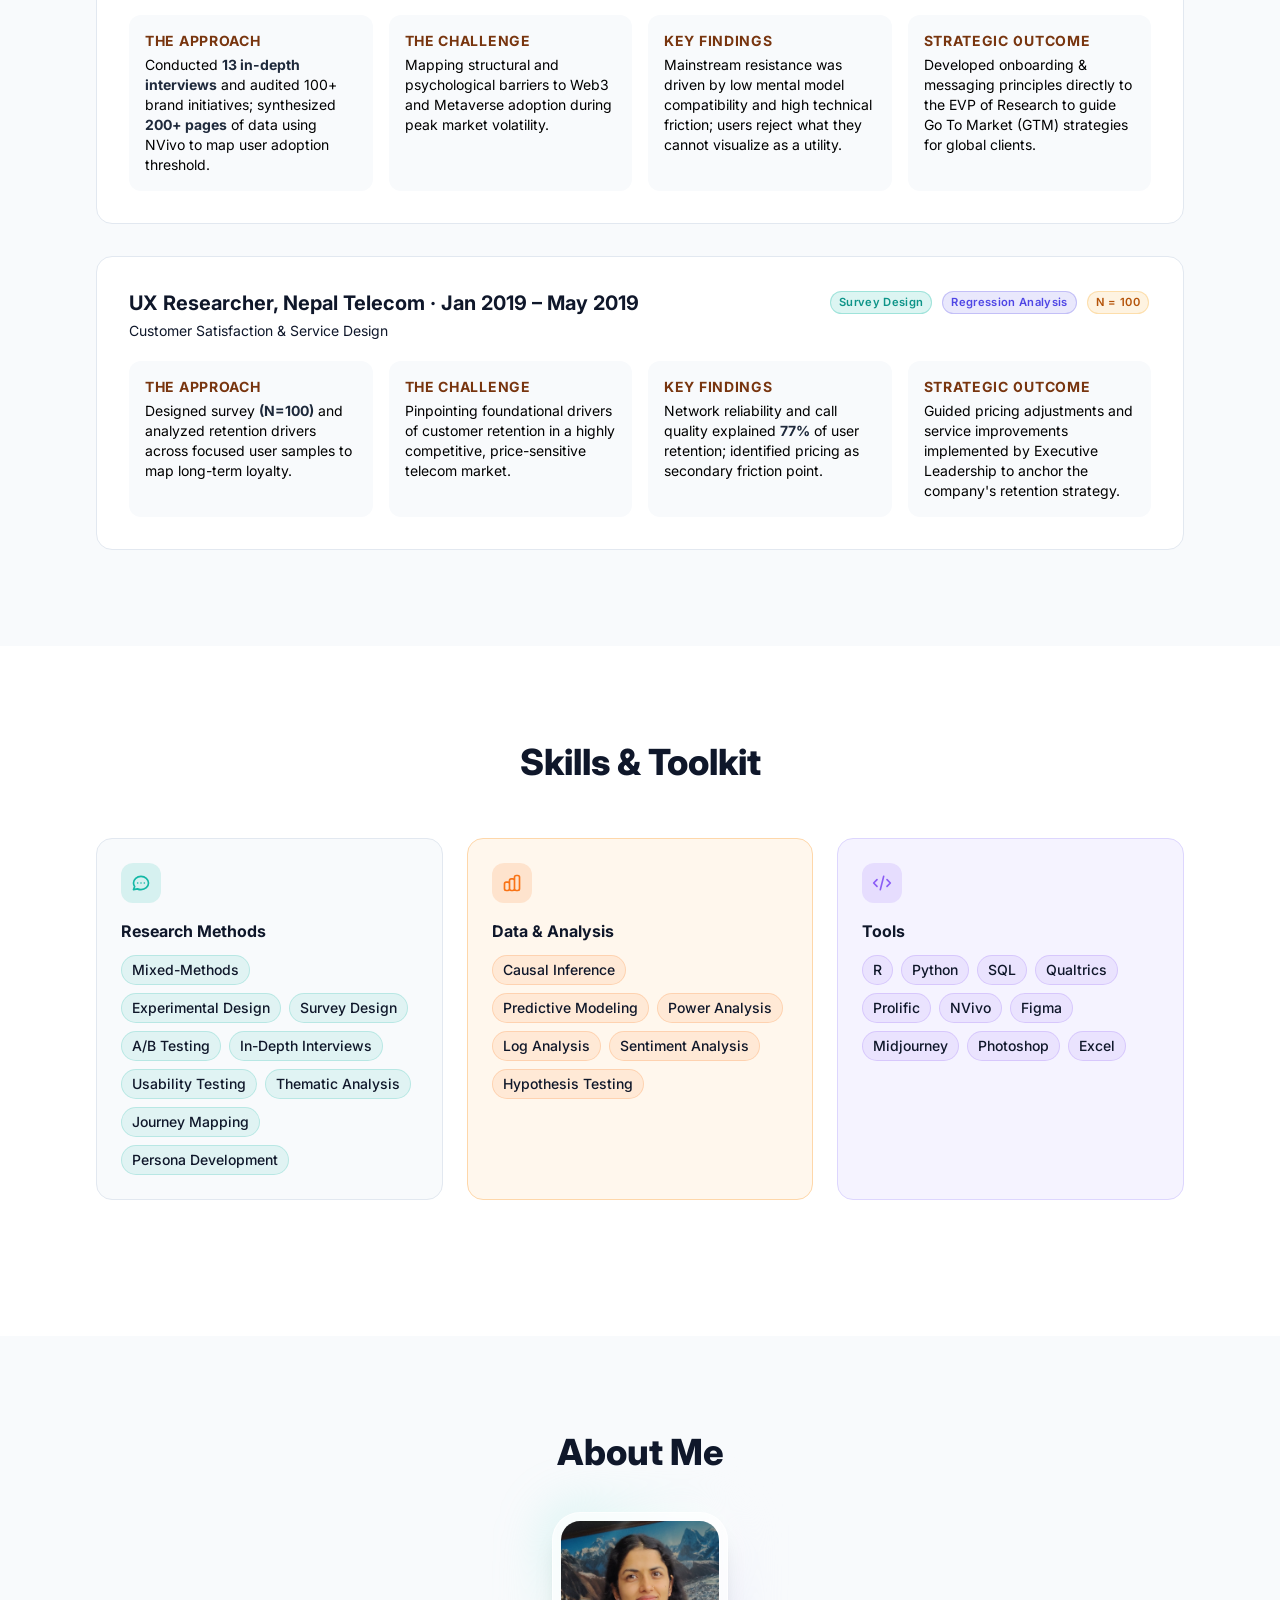
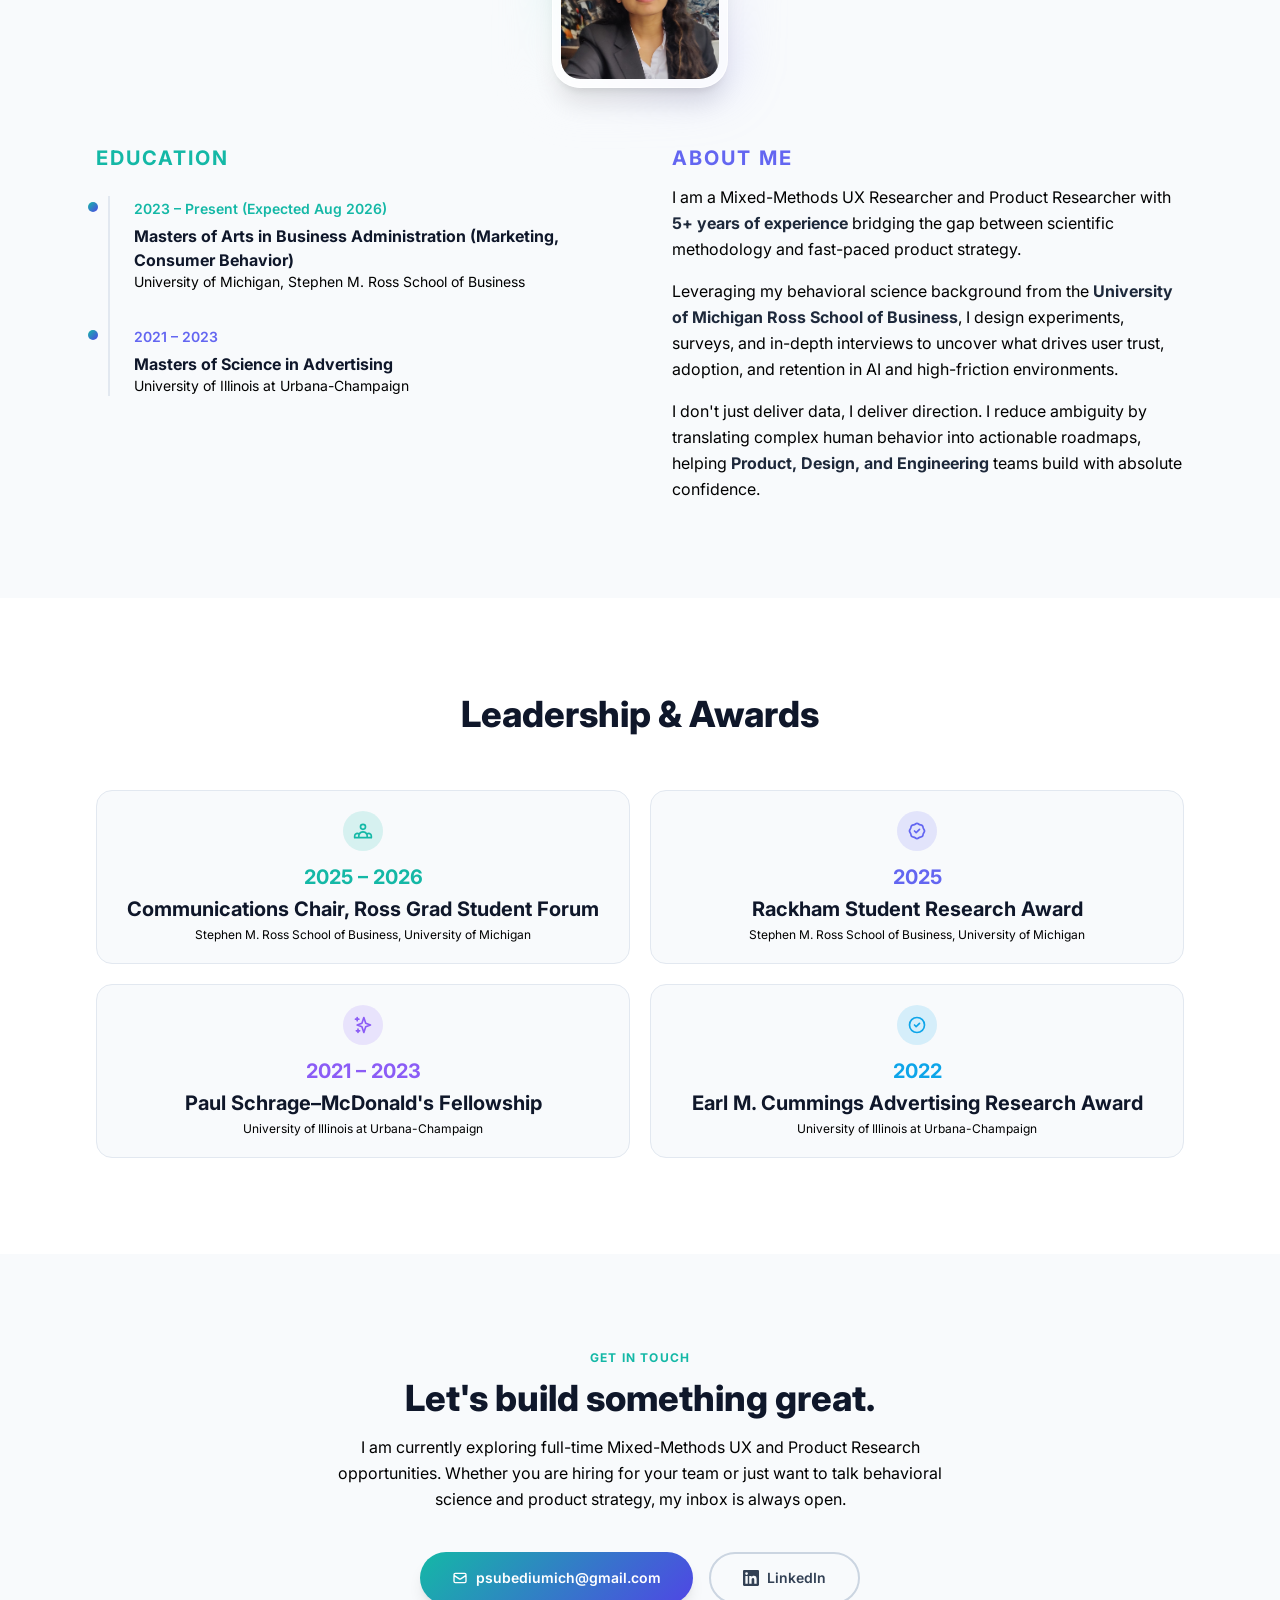
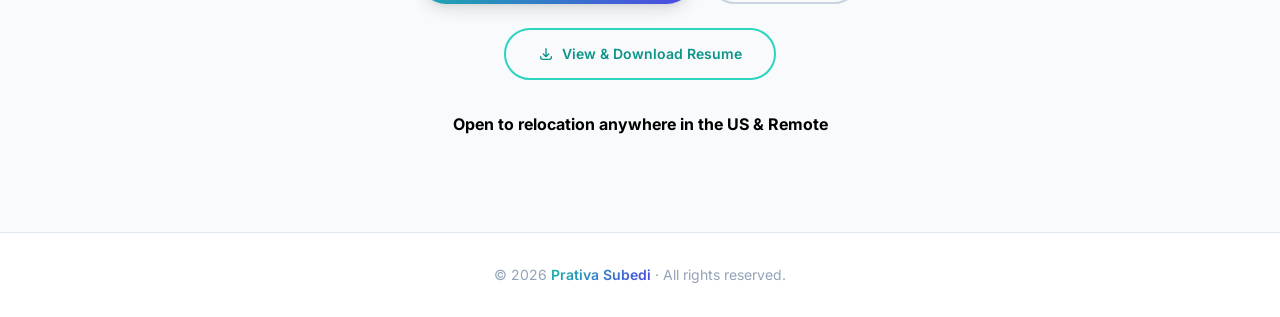
==== commit 0c7d4b27: "updates" ====
--- a/index.html
+++ b/index.html
@@ -101,11 +101,11 @@
 
       <h1 class="text-3xl sm:text-4xl lg:text-5xl font-extrabold leading-tight tracking-tight text-slate-900 dark:text-white mb-6">
         Hi, I am Prativa Subedi<br/>
-        <span class="gradient-text text-xl sm:text-2xl lg:text-3xl font-semibold">I am a Mixed-Methods UX Researcher &amp; Behavioral Scientist</span>
+        <span class="gradient-text text-xl sm:text-2xl lg:text-3xl font-semibold">I am a Mixed-Methods UX Researcher &amp; Product Researcher </span>
       </h1>
 
       <p class="text-lg sm:text-xl text-black dark:text-slate-400 leading-relaxed mb-10 max-w-2xl">
-        I bridge the gap between behavioral science and fast-paced product development, translating complex user insights into actionable roadmaps that move teams beyond <strong>"what users say"</strong> to understand <strong>"what they actually do"</strong>.
+        I bridge the gap between behavioral science and fast-paced product development, translating complex user insights into actionabmle roadmaps that push teams beyond <strong>"what users say"</strong> to understand <strong>"what they actually do"</strong>.
       </p>
 
       <div class="flex flex-wrap gap-4">
@@ -250,7 +250,7 @@
             <span class="badge badge-brown">Interviews & Brand Audit</span>
             <span class="badge badge-brown">100+ Brands</span>
           </div>
-          <h3 class="font-bold text-slate-900 dark:text-white text-lg mb-2">Brand NFT &amp; Metaverse Adoption</h3>
+          <h3 class="font-bold text-slate-900 dark:text-white text-lg mb-2">User Perception on Brand NFT &amp; Metaverse Adoption</h3>
           <p class="text-black dark:text-slate-400 text-sm leading-relaxed mb-5">
             Mapping structural and psychological barriers to emerging tech adoption. Qualitative audit of 100+ global brands to build Go-To-Market (GTM) onboarding principles for mainstream users.
           </p>
@@ -273,7 +273,7 @@
             <span class="badge badge-violet">Experiments</span>
             <span class="badge badge-violet">N=1,419</span>
           </div>
-          <h3 class="font-bold text-slate-900 dark:text-white text-lg mb-2">Trust in AI-Driven Virtual Influencers</h3>
+          <h3 class="font-bold text-slate-900 dark:text-white text-lg mb-2">User Trust in AI-Driven Virtual Influencers</h3>
           <p class="text-black dark:text-slate-400 text-sm leading-relaxed mb-5">
             What drives trust in AI-generated personas? Six large-scale experiments mapping limits of the "Uncanny Valley" to establish AI UX guidelines and prevent high-cost R&D waste.
           </p>
@@ -305,7 +305,7 @@
       <article class="bg-white dark:bg-slate-900 rounded-2xl border border-slate-200 dark:border-slate-800 p-6 sm:p-8 fade-in hover:shadow-lg transition-shadow">
         <div class="flex flex-col sm:flex-row sm:items-start sm:justify-between gap-4 mb-5">
           <div>
-            <h3 class="text-xl font-bold text-slate-900 dark:text-white">Lead UX Researcher, University of Michigan · Aug 2024 – Present</h3>
+            <h3 class="text-xl font-bold text-slate-900 dark:text-white">UX Researcher, University of Michigan Ann Arbor· Aug 2024 – Present</h3>
             <p class="text-sm text-slate-900 dark:text-white mt-1">User Retention & Brand-Value Conflicts</p>
           </div>
           <div class="flex flex-wrap gap-1.5 sm:justify-end">
@@ -338,7 +338,7 @@
       <article class="bg-white dark:bg-slate-900 rounded-2xl border border-slate-200 dark:border-slate-800 p-6 sm:p-8 fade-in hover:shadow-lg transition-shadow">
         <div class="flex flex-col sm:flex-row sm:items-start sm:justify-between gap-4 mb-5">
           <div>
-            <h3 class="text-xl font-bold text-slate-900 dark:text-white">Lead UX Researcher, University of Michigan · Aug 2023 – Present</h3>
+            <h3 class="text-xl font-bold text-slate-900 dark:text-white">UX Researcher, University of Michigan Ann Arbor · Aug 2023 – Present</h3>
             <p class="text-sm text-slate-900 dark:text-white mt-1">User Trust in AI-Driven Virtual Influencers</p>
           </div>
           <div class="flex flex-wrap gap-1.5 sm:justify-end">
@@ -371,7 +371,7 @@
       <article class="bg-white dark:bg-slate-900 rounded-2xl border border-slate-200 dark:border-slate-800 p-6 sm:p-8 fade-in hover:shadow-lg transition-shadow">
         <div class="flex flex-col sm:flex-row sm:items-start sm:justify-between gap-4 mb-5">
           <div>
-            <h3 class="text-xl font-bold text-slate-900 dark:text-white"> Strategic Research Lead, Publicis Groupe Strategic Partnership · Jan 2023 – Oct 2023</h3>
+            <h3 class="text-xl font-bold text-slate-900 dark:text-white"> UX Researcher, Publicis Groupe Strategic Partnership · Jan 2022 – Dec 2022</h3>
             <p class="text-sm text-slate-900 dark:text-white mt-1">Emerging Technology Adoption & Perception</p>
           </div>
           <div class="flex flex-wrap gap-1.5 sm:justify-end">
@@ -405,7 +405,7 @@
         <div class="flex flex-col sm:flex-row sm:items-start sm:justify-between gap-4 mb-5">
           <div>
             <h3 class="text-xl font-bold text-slate-900 dark:text-white">UX Researcher, Nepal Telecom · Jan 2019 – May 2019</h3>
-            <p class="text-sm text-slate-900 dark:text-white mt-1">Customer Retention & Product Loyalty Strategy</p>
+            <p class="text-sm text-slate-900 dark:text-white mt-1">Customer Satisfaction & Service Design</p>
           </div>
           <div class="flex flex-wrap gap-1.5 sm:justify-end">
             <span class="badge badge-teal">Survey Design</span>
@@ -490,7 +490,7 @@
         <h3 class="font-bold text-slate-900 dark:text-white mb-3">Tools</h3>
         <div class="flex flex-wrap gap-2">
           <span class="text-sm bg-violet-500/10 text-slate-900 dark:text-white border border-violet-500/20 px-2.5 py-1 rounded-full font-medium">R</span>
-          <span class="text-sm bg-violet-500/10 text-slate-900 dark:text-white border border-violet-500/20 px-2.5 py-1 rounded-full font-medium">Python (Pandas)</span>
+          <span class="text-sm bg-violet-500/10 text-slate-900 dark:text-white border border-violet-500/20 px-2.5 py-1 rounded-full font-medium">Python</span>
           <span class="text-sm bg-violet-500/10 text-slate-900 dark:text-white border border-violet-500/20 px-2.5 py-1 rounded-full font-medium">SQL</span>
           <span class="text-sm bg-violet-500/10 text-slate-900 dark:text-white border border-violet-500/20 px-2.5 py-1 rounded-full font-medium">Qualtrics</span>
           <span class="text-sm bg-violet-500/10 text-slate-900 dark:text-white border border-violet-500/20 px-2.5 py-1 rounded-full font-medium">Prolific</span>
@@ -537,14 +537,14 @@
         <ol class="relative border-l-2 border-slate-200 dark:border-slate-700 ml-3 space-y-8" aria-label="Education history">
 
           <li class="relative pl-6 timeline-dot">
-            <span class="text-sm font-semibold text-teal-500">2023 – Present (Expected May 2026)</span>
-            <h3 class="font-bold text-slate-900 dark:text-white mt-1">M.S. in Business Administration (Marketing, Consumer Behavior)</h3>
-            <p class="text-sm text-black dark:text-slate-400">University of Michigan, Ross School of Business</p>
+            <span class="text-sm font-semibold text-teal-500">2023 – Present (Expected Aug 2026)</span>
+            <h3 class="font-bold text-slate-900 dark:text-white mt-1">Masters of Arts in Business Administration (Marketing, Consumer Behavior)</h3>
+            <p class="text-sm text-black dark:text-slate-400">University of Michigan, Stephen M. Ross School of Business</p>
           </li>
 
           <li class="relative pl-6 timeline-dot">
             <span class="text-sm font-semibold text-indigo-500">2021 – 2023</span>
-            <h3 class="font-bold text-slate-900 dark:text-white mt-1">M.S. in Advertising</h3>
+            <h3 class="font-bold text-slate-900 dark:text-white mt-1">Masters of Science in Advertising</h3>
             <p class="text-sm text-black dark:text-slate-400">University of Illinois at Urbana-Champaign</p>
           </li>
 
@@ -555,7 +555,7 @@
       <div class="fade-in">
         <p class="text-xl font-bold tracking-widest text-indigo-500 uppercase mb-3">About Me</p>
         <p class="text-black dark:text-slate-400 leading-relaxed mb-4">
-          I am a Mixed-Methods UX Researcher and Behavioral Scientist with <strong class="text-slate-800 dark:text-slate-200">5+ years of experience</strong> bridging the gap between scientific methodology and fast-paced product strategy.
+          I am a Mixed-Methods UX Researcher and Product Researcher with <strong class="text-slate-800 dark:text-slate-200">5+ years of experience</strong> bridging the gap between scientific methodology and fast-paced product strategy.
         </p>
         <p class="text-black dark:text-slate-400 leading-relaxed mb-4">
           Leveraging my behavioral science background from the <strong class="text-slate-800 dark:text-slate-200">University of Michigan Ross School of Business</strong>, I design experiments, surveys, and in-depth interviews to uncover what drives user trust, adoption, and retention in AI and high-friction environments.
@@ -586,8 +586,8 @@
           <svg class="w-5 h-5 text-teal-500" fill="none" stroke="currentColor" viewBox="0 0 24 24"><path stroke-linecap="round" stroke-linejoin="round" stroke-width="2" d="M17 20h5v-2a3 3 0 00-5.356-1.857M17 20H7m10 0v-2c0-.656-.126-1.283-.356-1.857M7 20H2v-2a3 3 0 015.356-1.857M7 20v-2c0-.656.126-1.283.356-1.857m0 0a5.002 5.002 0 019.288 0M15 7a3 3 0 11-6 0 3 3 0 016 0z"/></svg>
         </div>
         <div class="text-xl font-bold text-teal-500 mb-1">2025 – 2026</div>
-        <h3 class="font-bold text-slate-900 dark:text-white text-xl">Communications Chair, Ross Student Forum</h3>
-        <p class="text-xs text-black mt-1">Ross School of Business, University of Michigan</p>
+        <h3 class="font-bold text-slate-900 dark:text-white text-xl">Communications Chair, Ross Grad Student Forum</h3>
+        <p class="text-xs text-black mt-1">Stephen M. Ross School of Business, University of Michigan</p>
       </div>
 
       <div class="fade-in bg-slate-50 dark:bg-slate-800/50 rounded-2xl p-5 border border-slate-200 dark:border-slate-700 text-center hover:shadow-md transition-shadow">
@@ -595,8 +595,8 @@
           <svg class="w-5 h-5 text-indigo-500" fill="none" stroke="currentColor" viewBox="0 0 24 24"><path stroke-linecap="round" stroke-linejoin="round" stroke-width="2" d="M9 12l2 2 4-4M7.835 4.697a3.42 3.42 0 001.946-.806 3.42 3.42 0 014.438 0 3.42 3.42 0 001.946.806 3.42 3.42 0 013.138 3.138 3.42 3.42 0 00.806 1.946 3.42 3.42 0 010 4.438 3.42 3.42 0 00-.806 1.946 3.42 3.42 0 01-3.138 3.138 3.42 3.42 0 00-1.946.806 3.42 3.42 0 01-4.438 0 3.42 3.42 0 00-1.946-.806 3.42 3.42 0 01-3.138-3.138 3.42 3.42 0 00-.806-1.946 3.42 3.42 0 010-4.438 3.42 3.42 0 00.806-1.946 3.42 3.42 0 013.138-3.138z"/></svg>
         </div>
         <div class="text-xl font-bold text-indigo-500 mb-1">2025</div>
-        <h3 class="font-bold text-slate-900 dark:text-white text-xl">Rackham Research Award</h3>
-        <p class="text-xs text-black mt-1">Ross School of Business, University of Michigan</p>
+        <h3 class="font-bold text-slate-900 dark:text-white text-xl">Rackham Student Research Award</h3>
+        <p class="text-xs text-black mt-1">Stephen M. Ross School of Business, University of Michigan</p>
       </div>
 
       <div class="fade-in bg-slate-50 dark:bg-slate-800/50 rounded-2xl p-5 border border-slate-200 dark:border-slate-700 text-center hover:shadow-md transition-shadow">
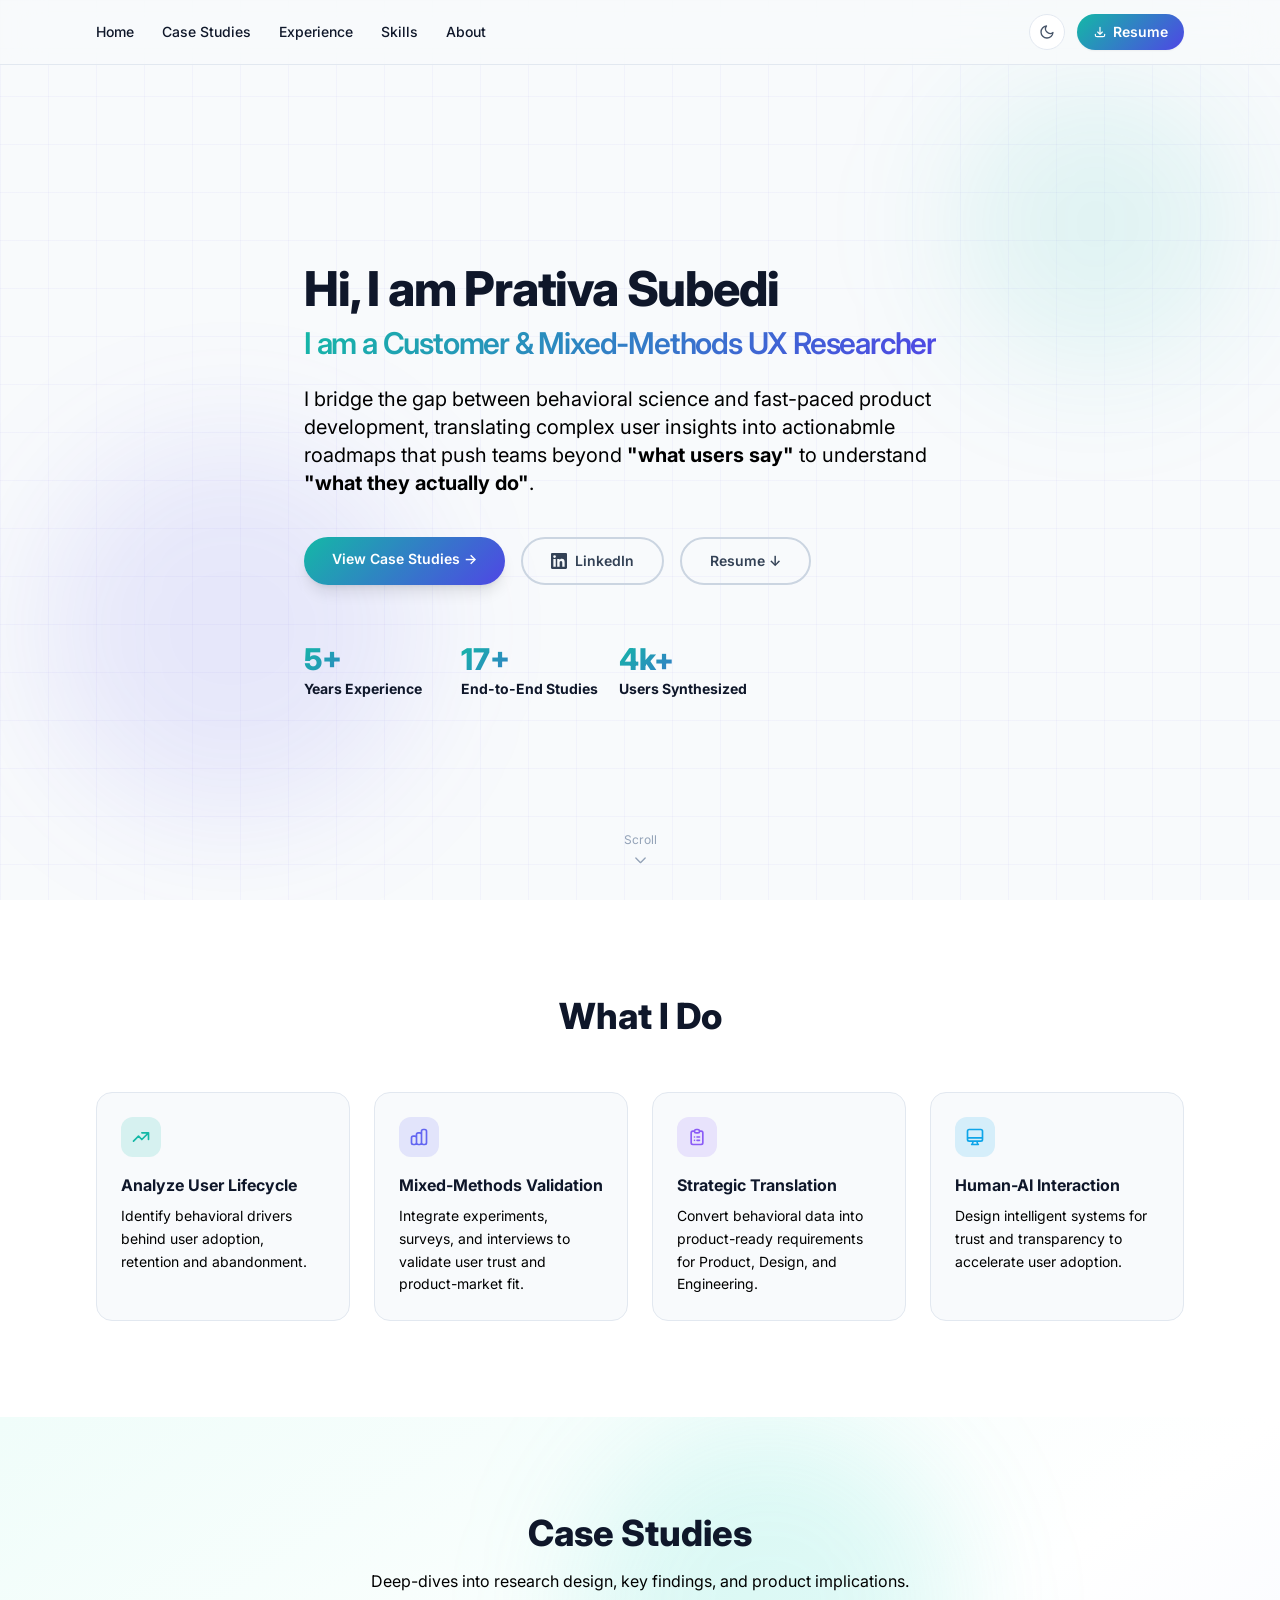
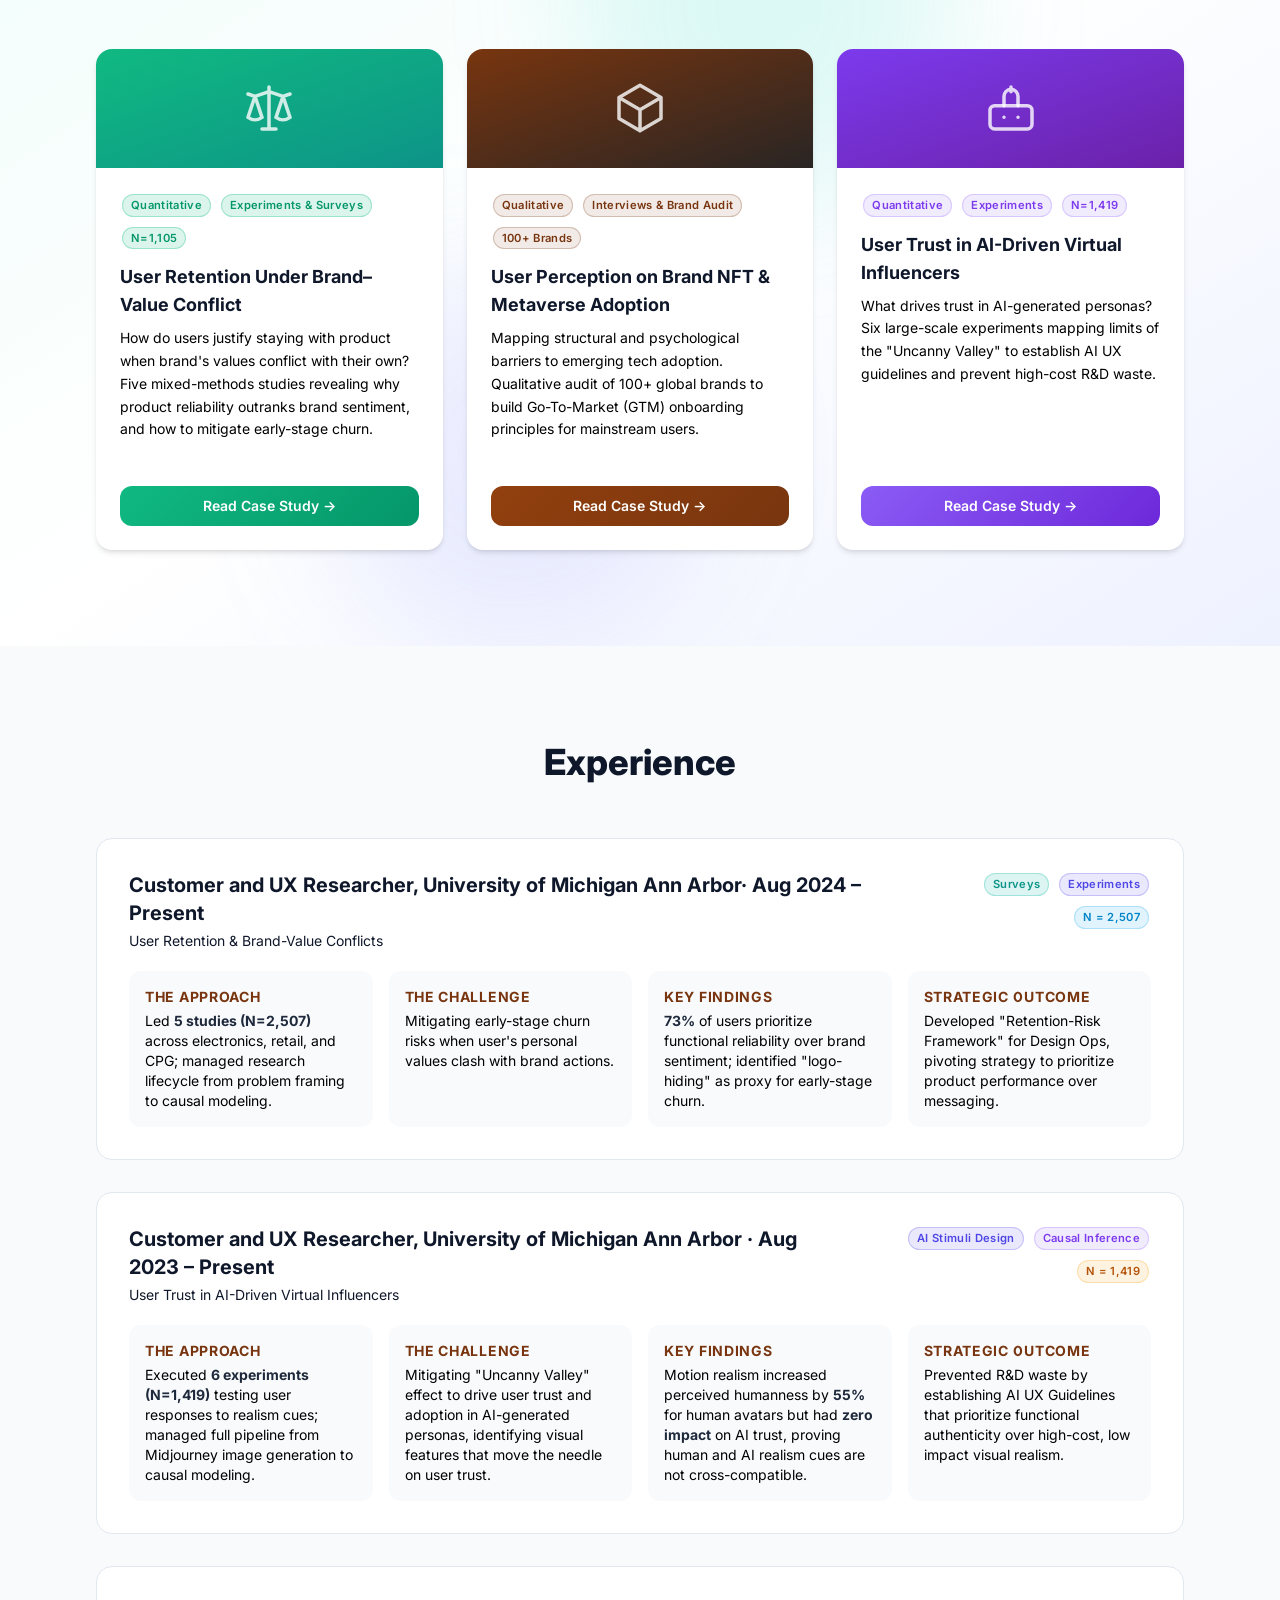
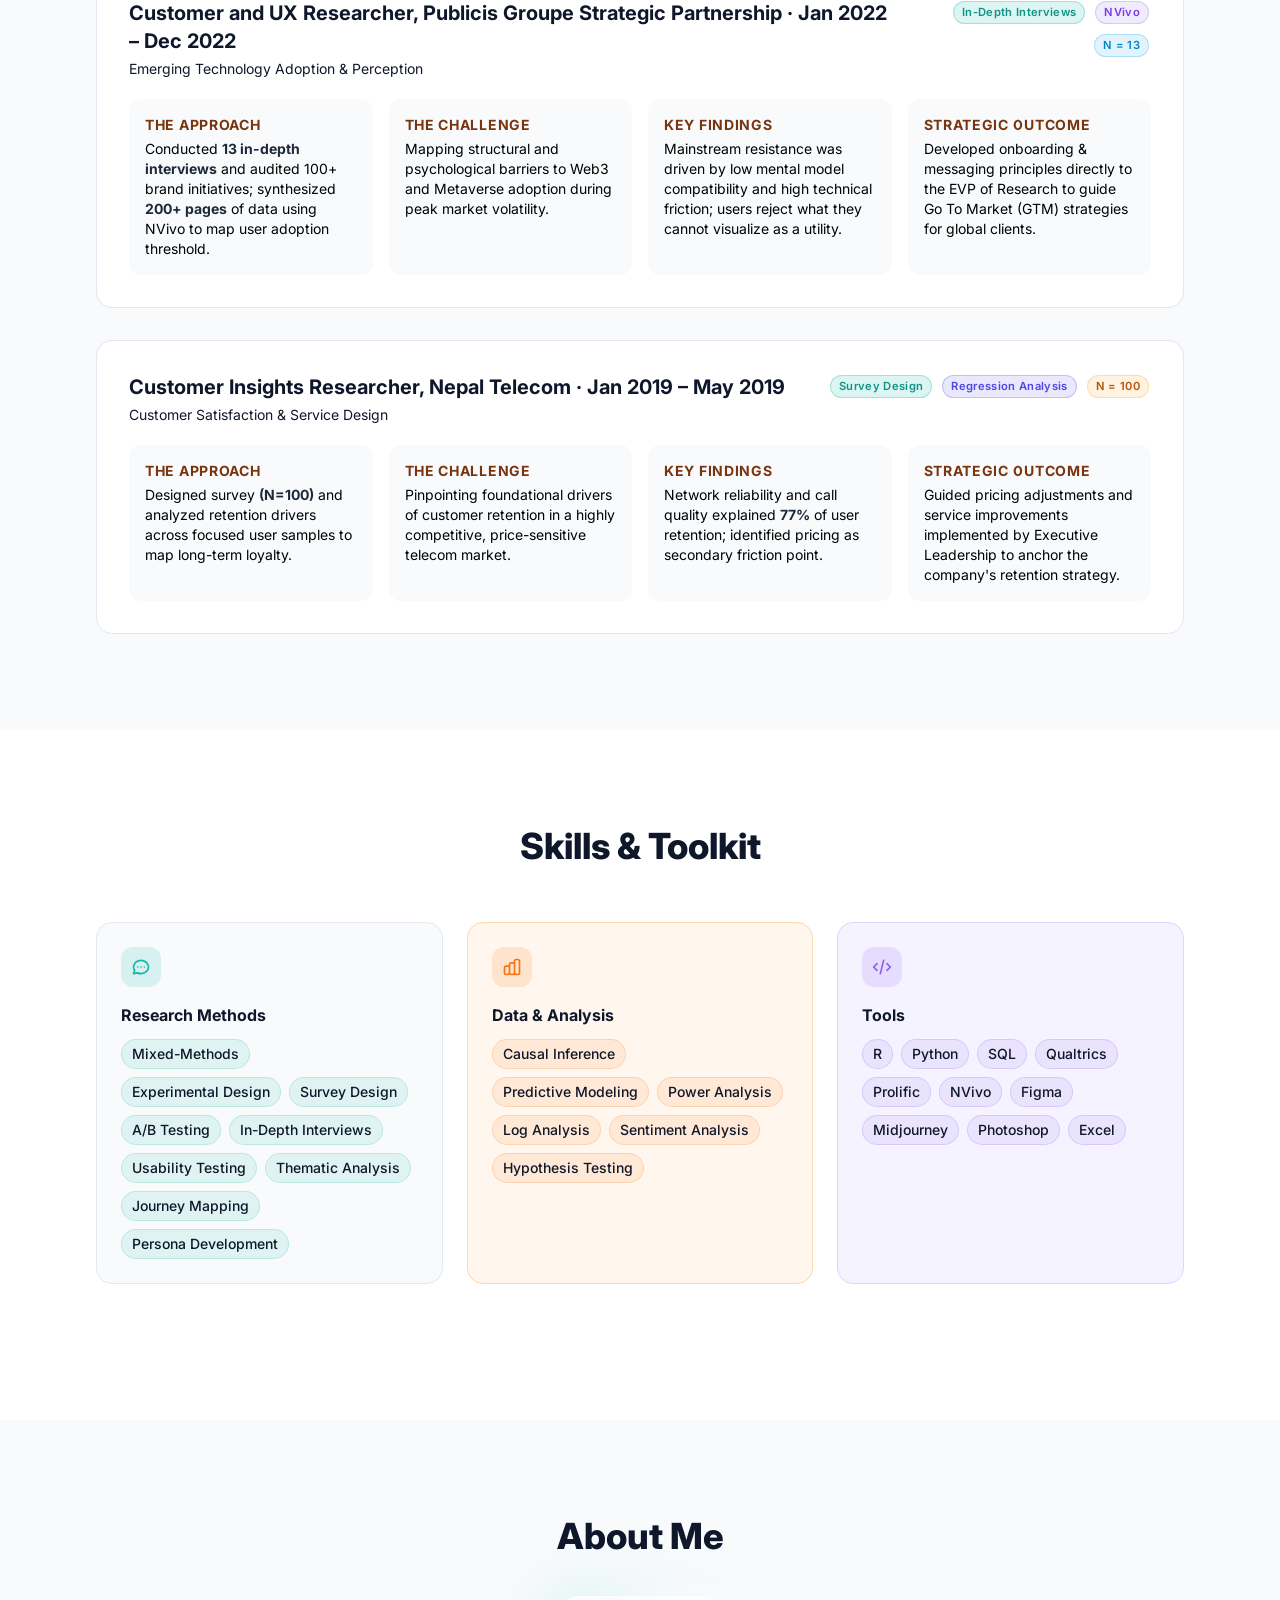
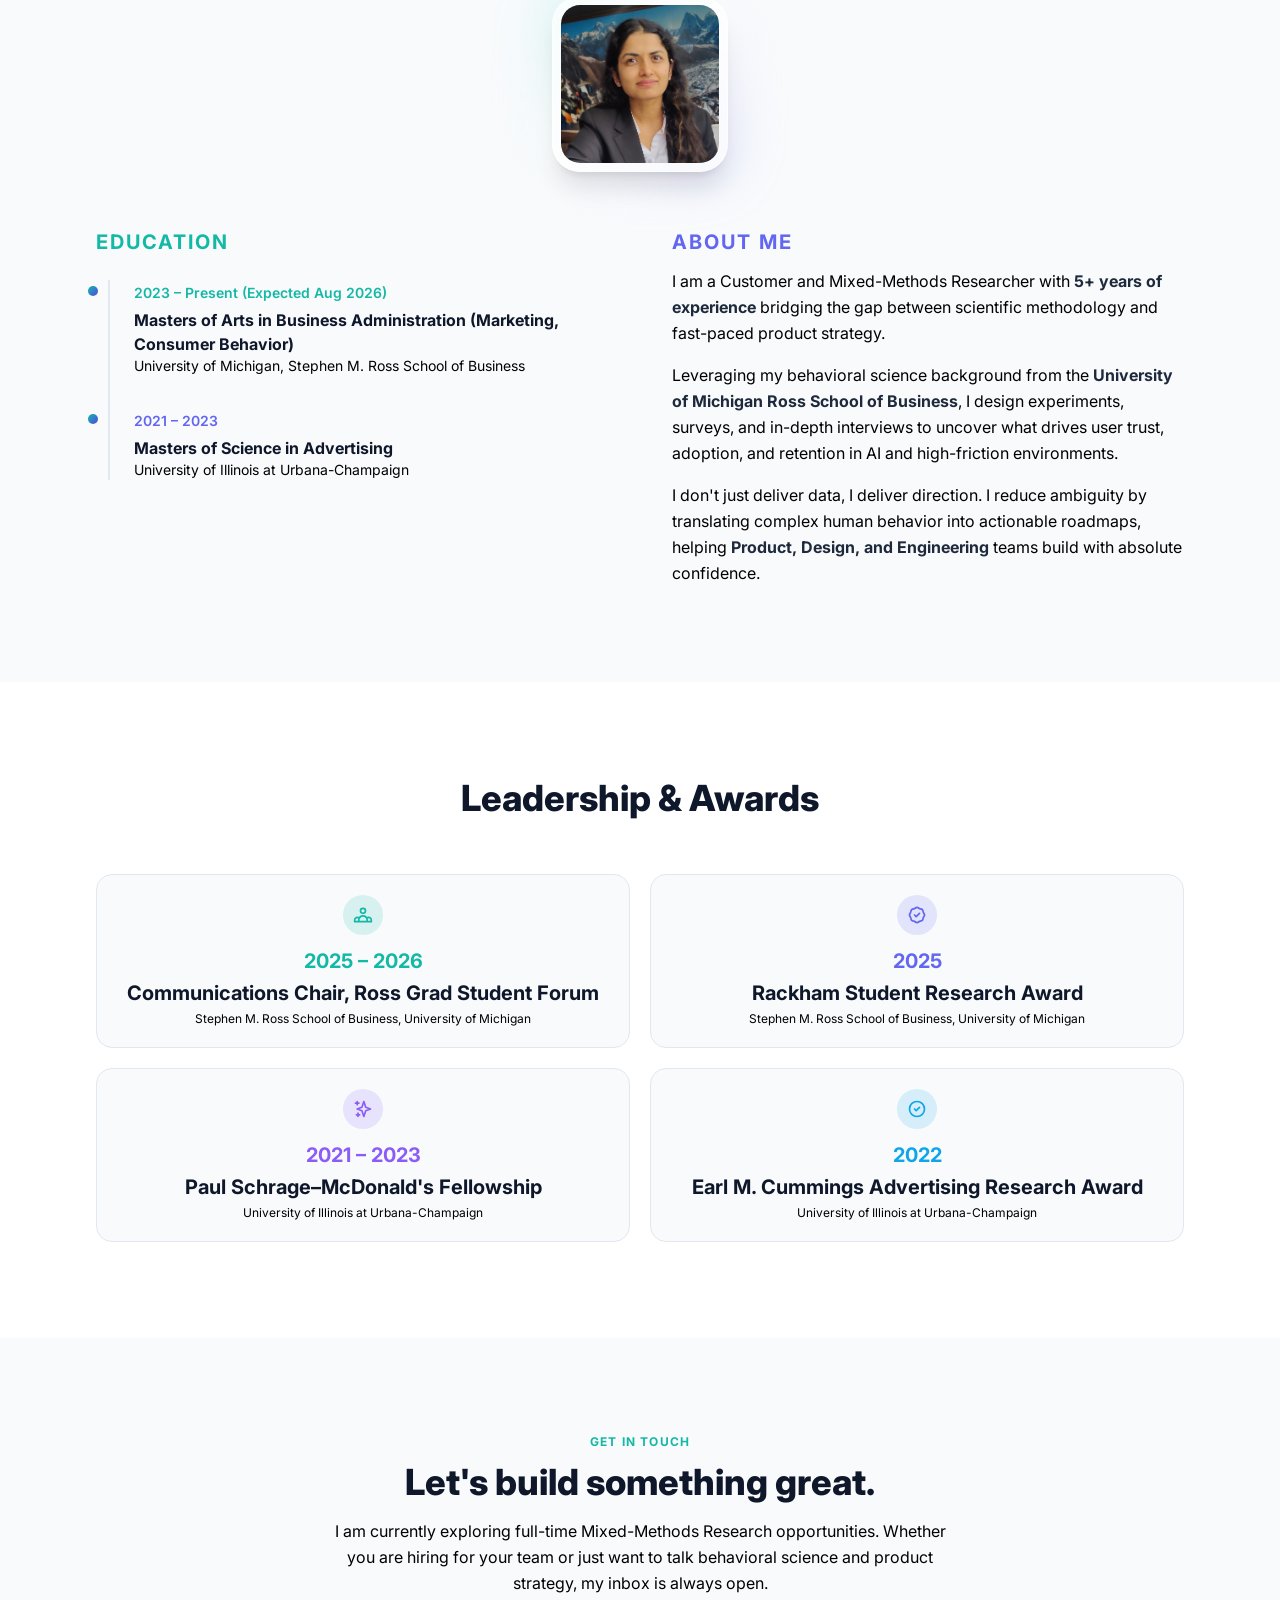
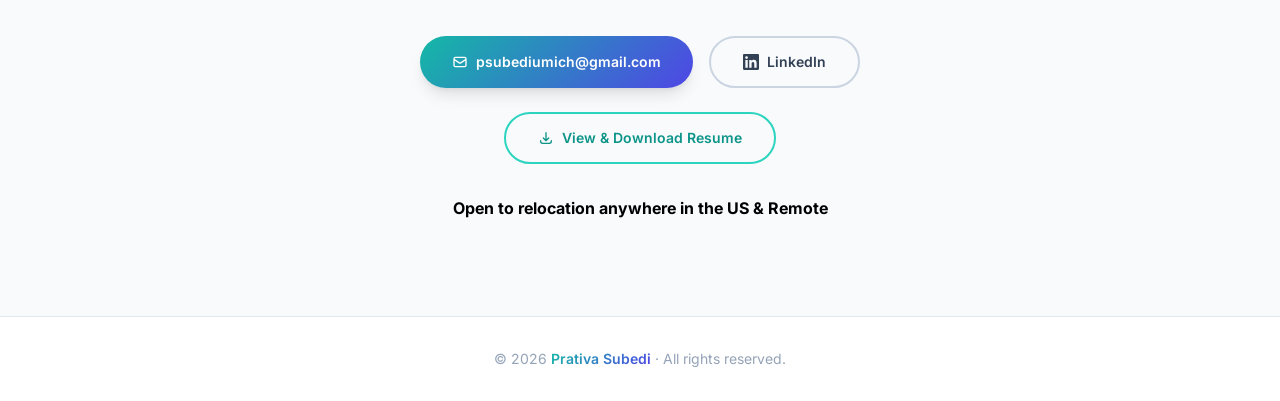
==== commit 8f0a24aa: "updates" ====
--- a/index.html
+++ b/index.html
@@ -101,7 +101,7 @@
 
       <h1 class="text-3xl sm:text-4xl lg:text-5xl font-extrabold leading-tight tracking-tight text-slate-900 dark:text-white mb-6">
         Hi, I am Prativa Subedi<br/>
-        <span class="gradient-text text-xl sm:text-2xl lg:text-3xl font-semibold">I am a Mixed-Methods UX Researcher &amp; Product Researcher </span>
+        <span class="gradient-text text-xl sm:text-2xl lg:text-3xl font-semibold">I am a Customer & Mixed-Methods UX Researcher</span>
       </h1>
 
       <p class="text-lg sm:text-xl text-black dark:text-slate-400 leading-relaxed mb-10 max-w-2xl">
@@ -305,7 +305,7 @@
       <article class="bg-white dark:bg-slate-900 rounded-2xl border border-slate-200 dark:border-slate-800 p-6 sm:p-8 fade-in hover:shadow-lg transition-shadow">
         <div class="flex flex-col sm:flex-row sm:items-start sm:justify-between gap-4 mb-5">
           <div>
-            <h3 class="text-xl font-bold text-slate-900 dark:text-white">UX Researcher, University of Michigan Ann Arbor· Aug 2024 – Present</h3>
+            <h3 class="text-xl font-bold text-slate-900 dark:text-white">Customer and UX Researcher, University of Michigan Ann Arbor· Aug 2024 – Present</h3>
             <p class="text-sm text-slate-900 dark:text-white mt-1">User Retention & Brand-Value Conflicts</p>
           </div>
           <div class="flex flex-wrap gap-1.5 sm:justify-end">
@@ -338,7 +338,7 @@
       <article class="bg-white dark:bg-slate-900 rounded-2xl border border-slate-200 dark:border-slate-800 p-6 sm:p-8 fade-in hover:shadow-lg transition-shadow">
         <div class="flex flex-col sm:flex-row sm:items-start sm:justify-between gap-4 mb-5">
           <div>
-            <h3 class="text-xl font-bold text-slate-900 dark:text-white">UX Researcher, University of Michigan Ann Arbor · Aug 2023 – Present</h3>
+            <h3 class="text-xl font-bold text-slate-900 dark:text-white">Customer and UX Researcher, University of Michigan Ann Arbor · Aug 2023 – Present</h3>
             <p class="text-sm text-slate-900 dark:text-white mt-1">User Trust in AI-Driven Virtual Influencers</p>
           </div>
           <div class="flex flex-wrap gap-1.5 sm:justify-end">
@@ -371,7 +371,7 @@
       <article class="bg-white dark:bg-slate-900 rounded-2xl border border-slate-200 dark:border-slate-800 p-6 sm:p-8 fade-in hover:shadow-lg transition-shadow">
         <div class="flex flex-col sm:flex-row sm:items-start sm:justify-between gap-4 mb-5">
           <div>
-            <h3 class="text-xl font-bold text-slate-900 dark:text-white"> UX Researcher, Publicis Groupe Strategic Partnership · Jan 2022 – Dec 2022</h3>
+            <h3 class="text-xl font-bold text-slate-900 dark:text-white"> Customer and UX Researcher, Publicis Groupe Strategic Partnership · Jan 2022 – Dec 2022</h3>
             <p class="text-sm text-slate-900 dark:text-white mt-1">Emerging Technology Adoption & Perception</p>
           </div>
           <div class="flex flex-wrap gap-1.5 sm:justify-end">
@@ -404,7 +404,7 @@
       <article class="bg-white dark:bg-slate-900 rounded-2xl border border-slate-200 dark:border-slate-800 p-6 sm:p-8 fade-in hover:shadow-lg transition-shadow">
         <div class="flex flex-col sm:flex-row sm:items-start sm:justify-between gap-4 mb-5">
           <div>
-            <h3 class="text-xl font-bold text-slate-900 dark:text-white">UX Researcher, Nepal Telecom · Jan 2019 – May 2019</h3>
+            <h3 class="text-xl font-bold text-slate-900 dark:text-white">Customer Insights Researcher, Nepal Telecom · Jan 2019 – May 2019</h3>
             <p class="text-sm text-slate-900 dark:text-white mt-1">Customer Satisfaction & Service Design</p>
           </div>
           <div class="flex flex-wrap gap-1.5 sm:justify-end">
@@ -555,7 +555,7 @@
       <div class="fade-in">
         <p class="text-xl font-bold tracking-widest text-indigo-500 uppercase mb-3">About Me</p>
         <p class="text-black dark:text-slate-400 leading-relaxed mb-4">
-          I am a Mixed-Methods UX Researcher and Product Researcher with <strong class="text-slate-800 dark:text-slate-200">5+ years of experience</strong> bridging the gap between scientific methodology and fast-paced product strategy.
+          I am a Customer and Mixed-Methods Researcher with <strong class="text-slate-800 dark:text-slate-200">5+ years of experience</strong> bridging the gap between scientific methodology and fast-paced product strategy.
         </p>
         <p class="text-black dark:text-slate-400 leading-relaxed mb-4">
           Leveraging my behavioral science background from the <strong class="text-slate-800 dark:text-slate-200">University of Michigan Ross School of Business</strong>, I design experiments, surveys, and in-depth interviews to uncover what drives user trust, adoption, and retention in AI and high-friction environments.
@@ -633,7 +633,7 @@
         Let's build something great.
       </h2>
       <p class="text-black dark:text-slate-400 mb-10 leading-relaxed">
-        I am currently exploring full-time Mixed-Methods UX and Product Research opportunities. Whether you are hiring for your team or just want to talk behavioral science and product strategy, my inbox is always open.
+        I am currently exploring full-time Mixed-Methods Research opportunities. Whether you are hiring for your team or just want to talk behavioral science and product strategy, my inbox is always open.
       </p>
       <div class="flex flex-col sm:flex-row gap-4 justify-center mb-6">
         <a href="mailto:psubediumich@gmail.com" class="btn-gradient text-white font-semibold px-8 py-3.5 rounded-full shadow-lg text-sm inline-flex items-center gap-2 justify-center">
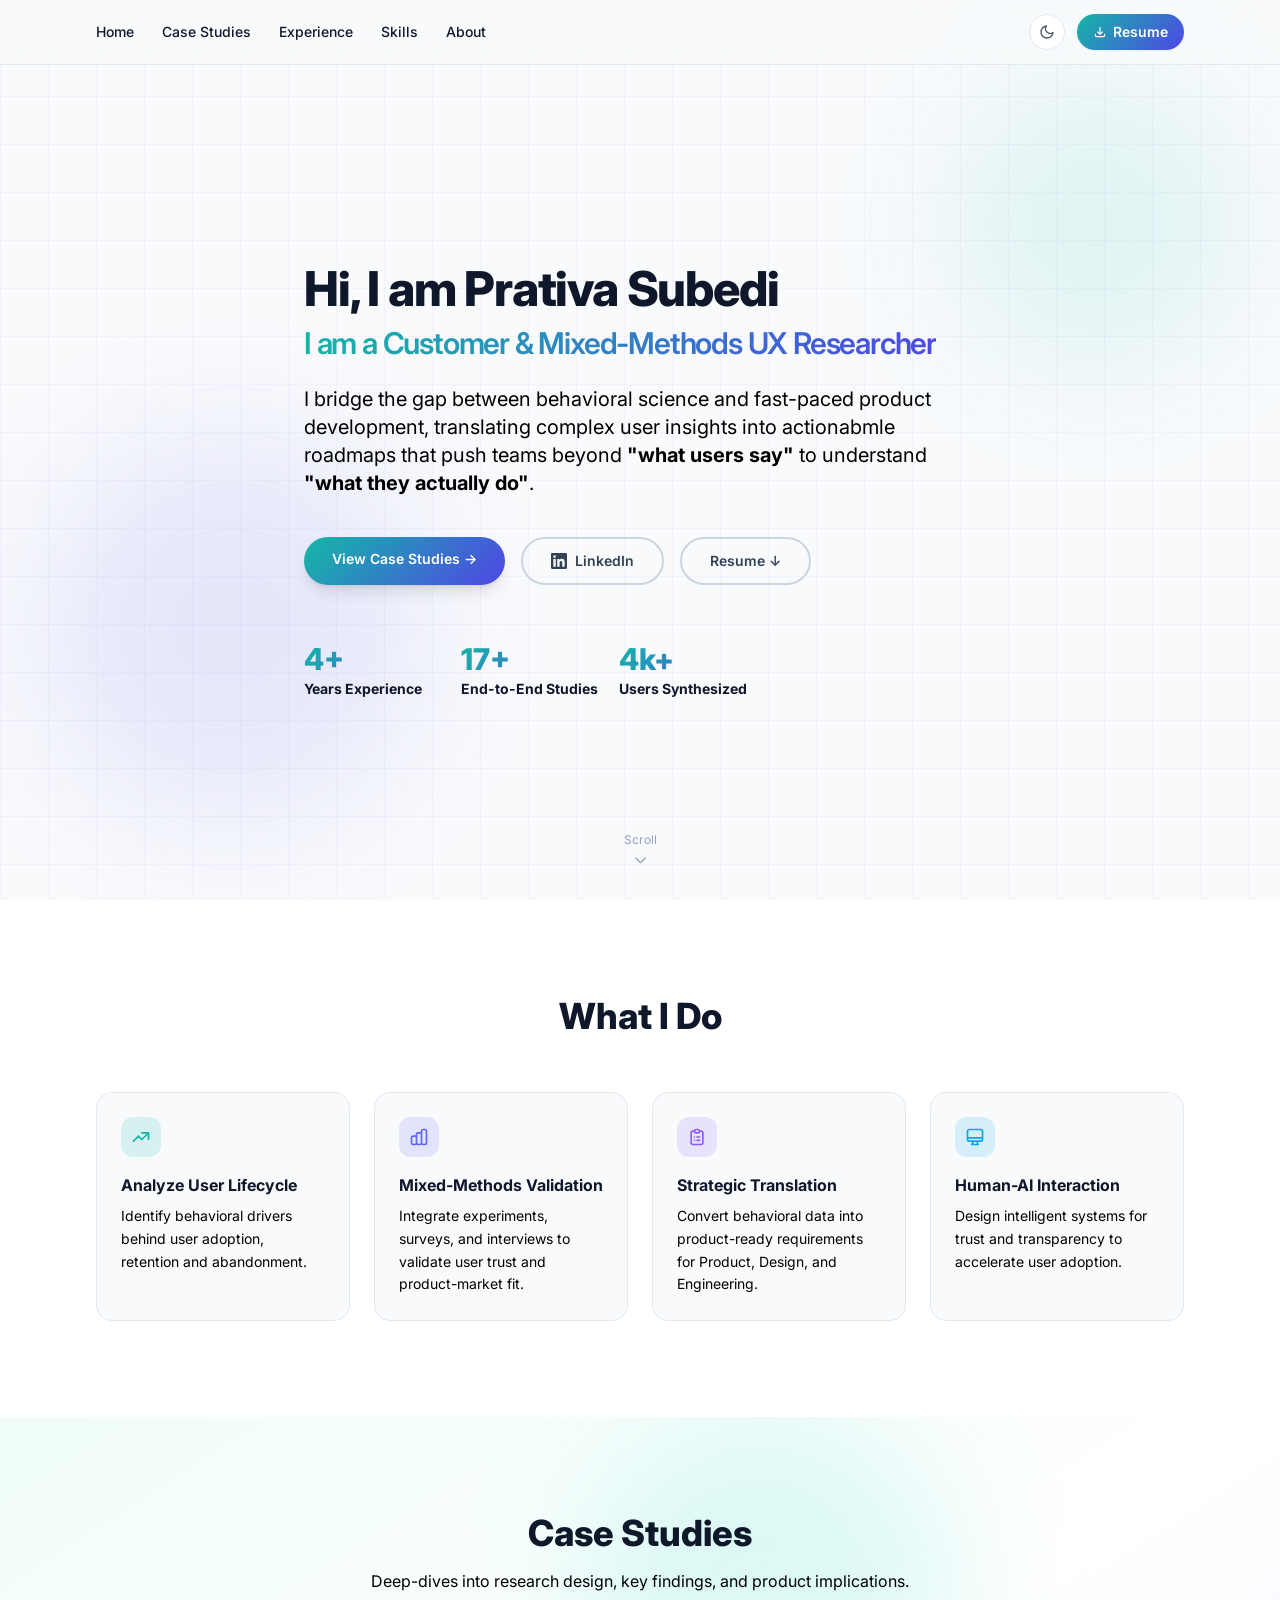
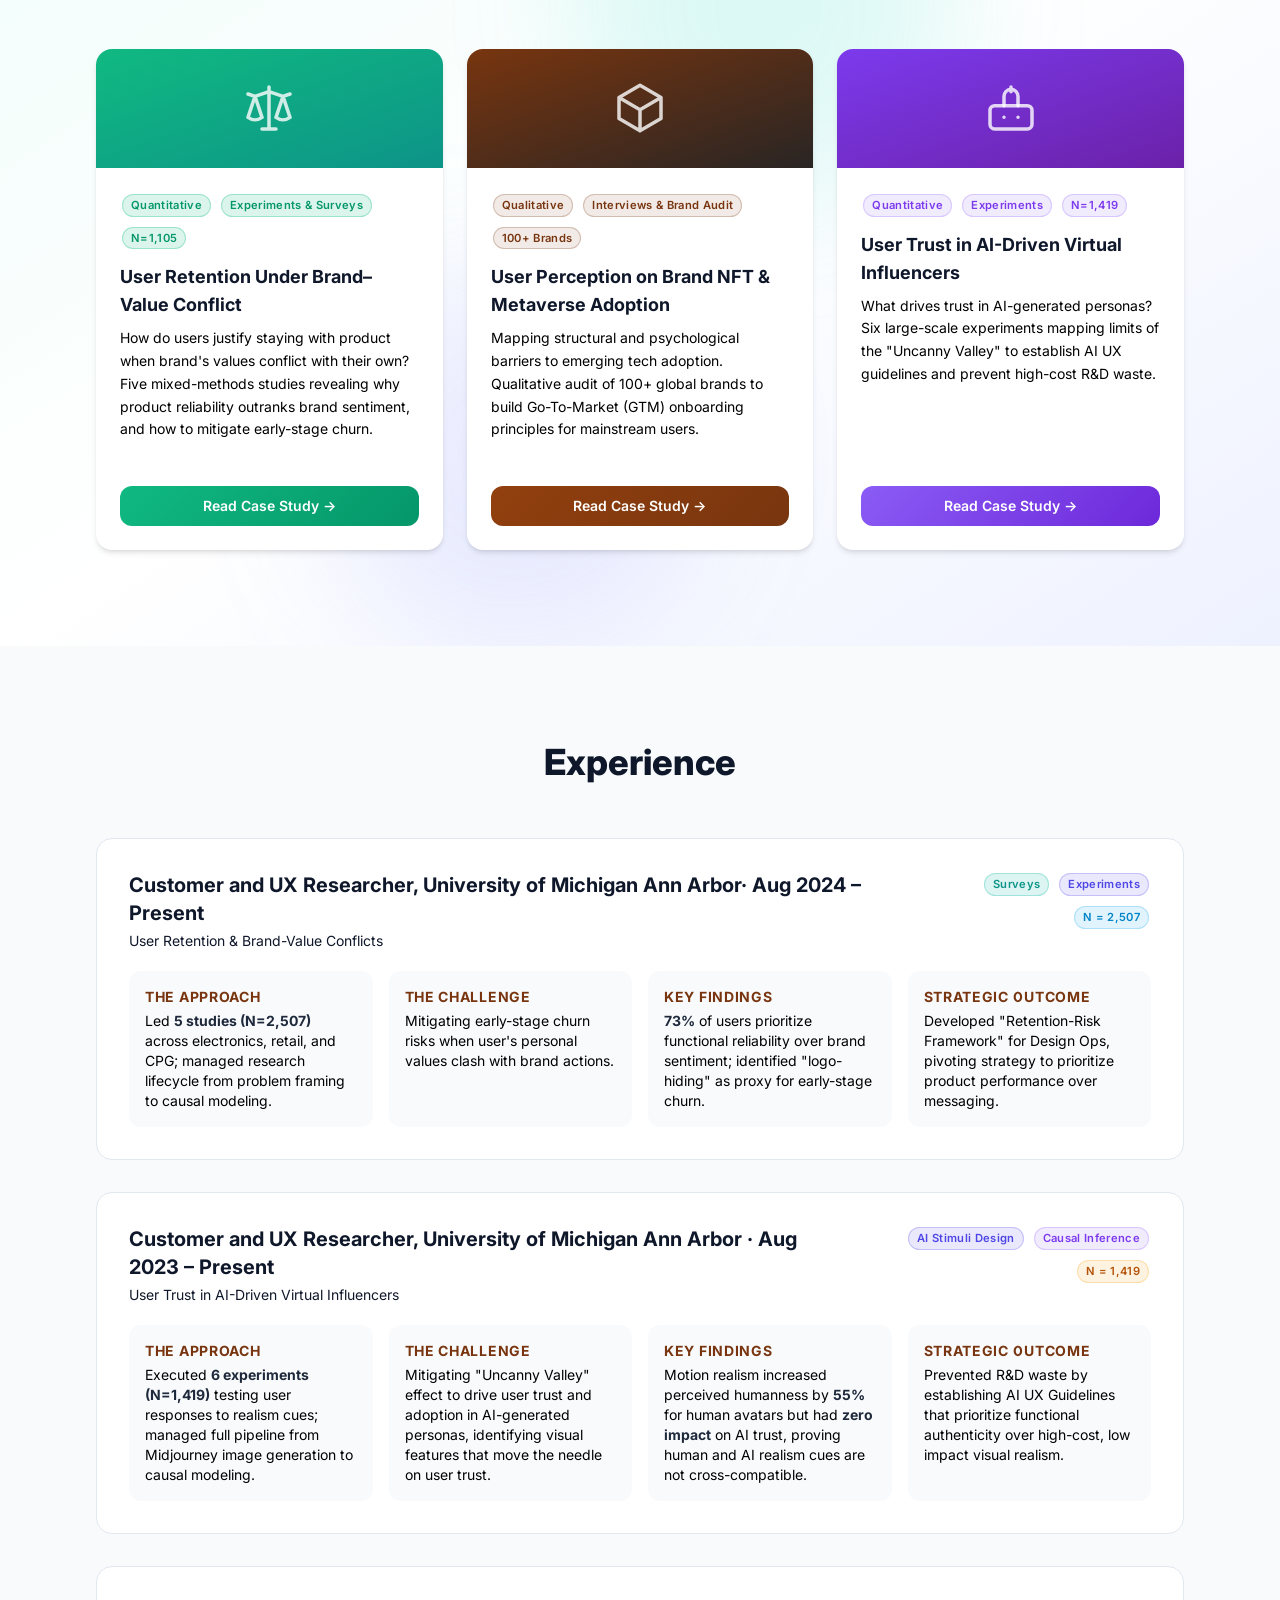
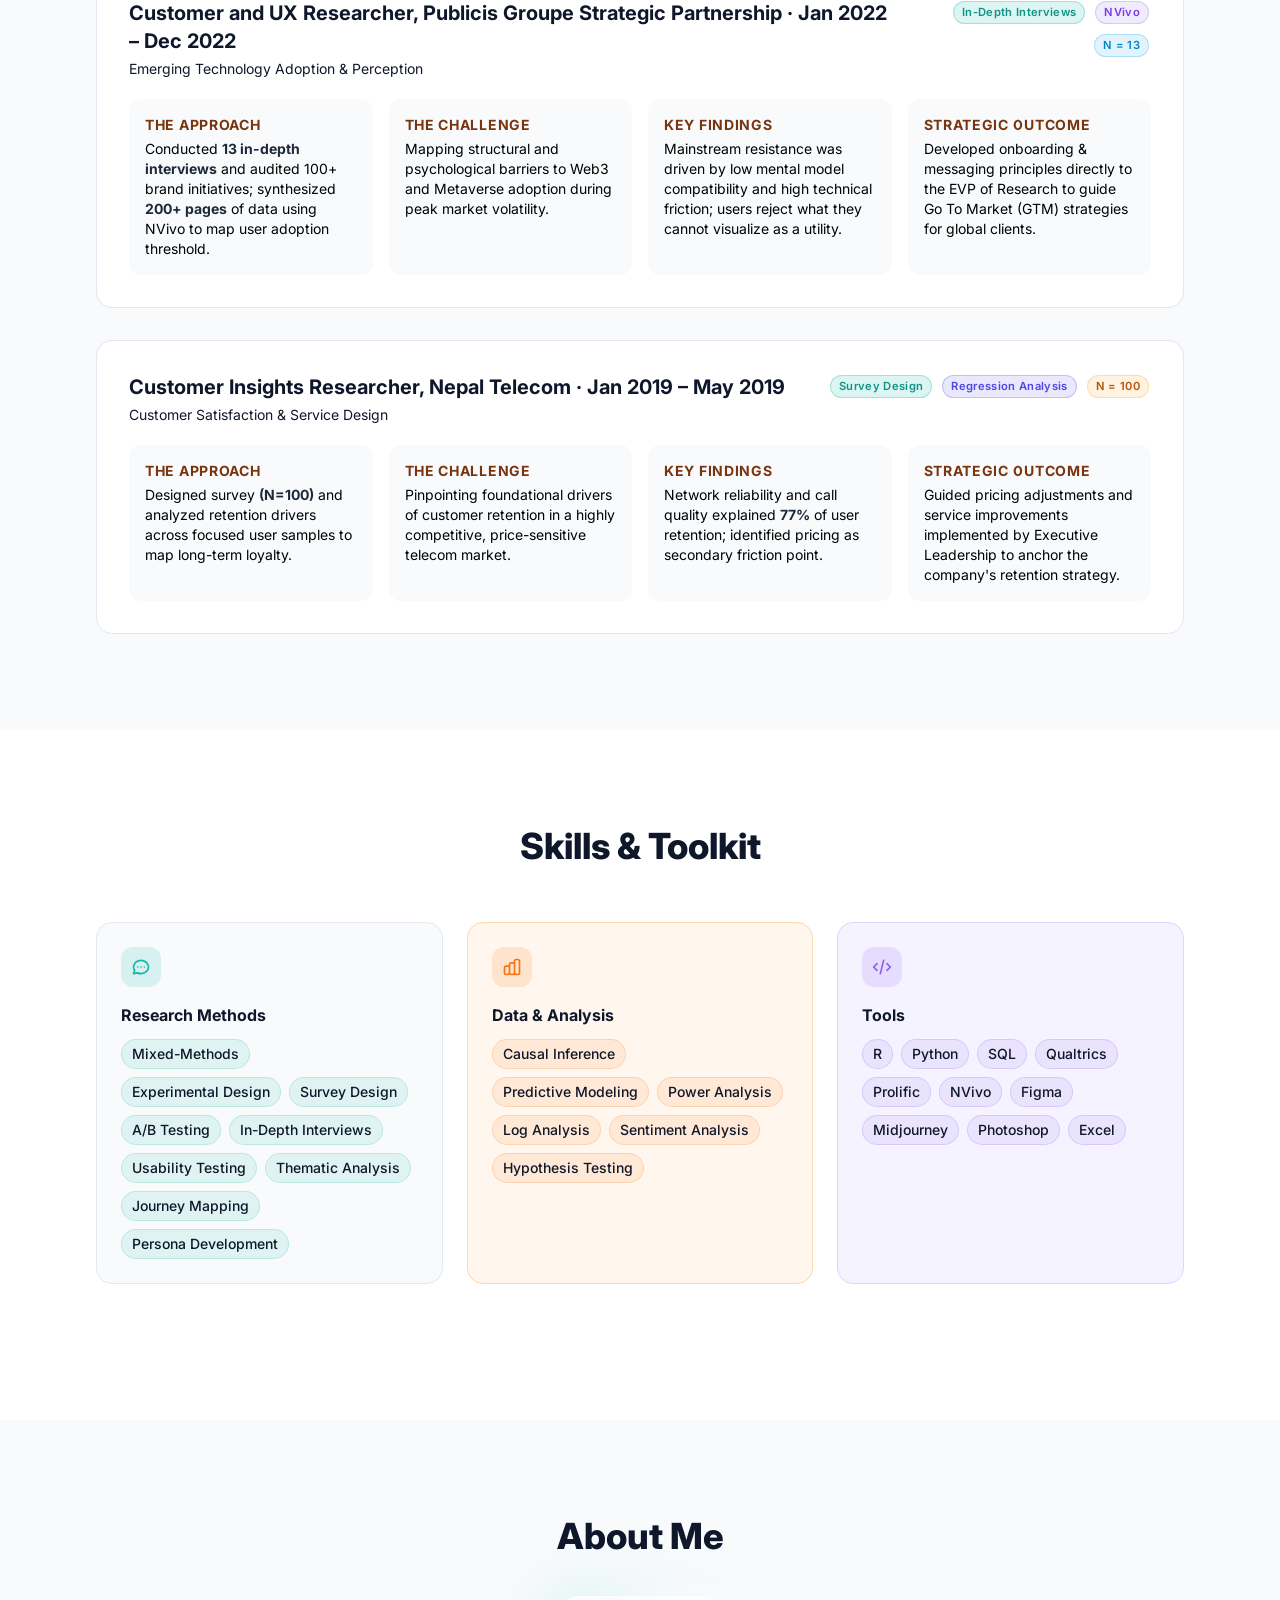
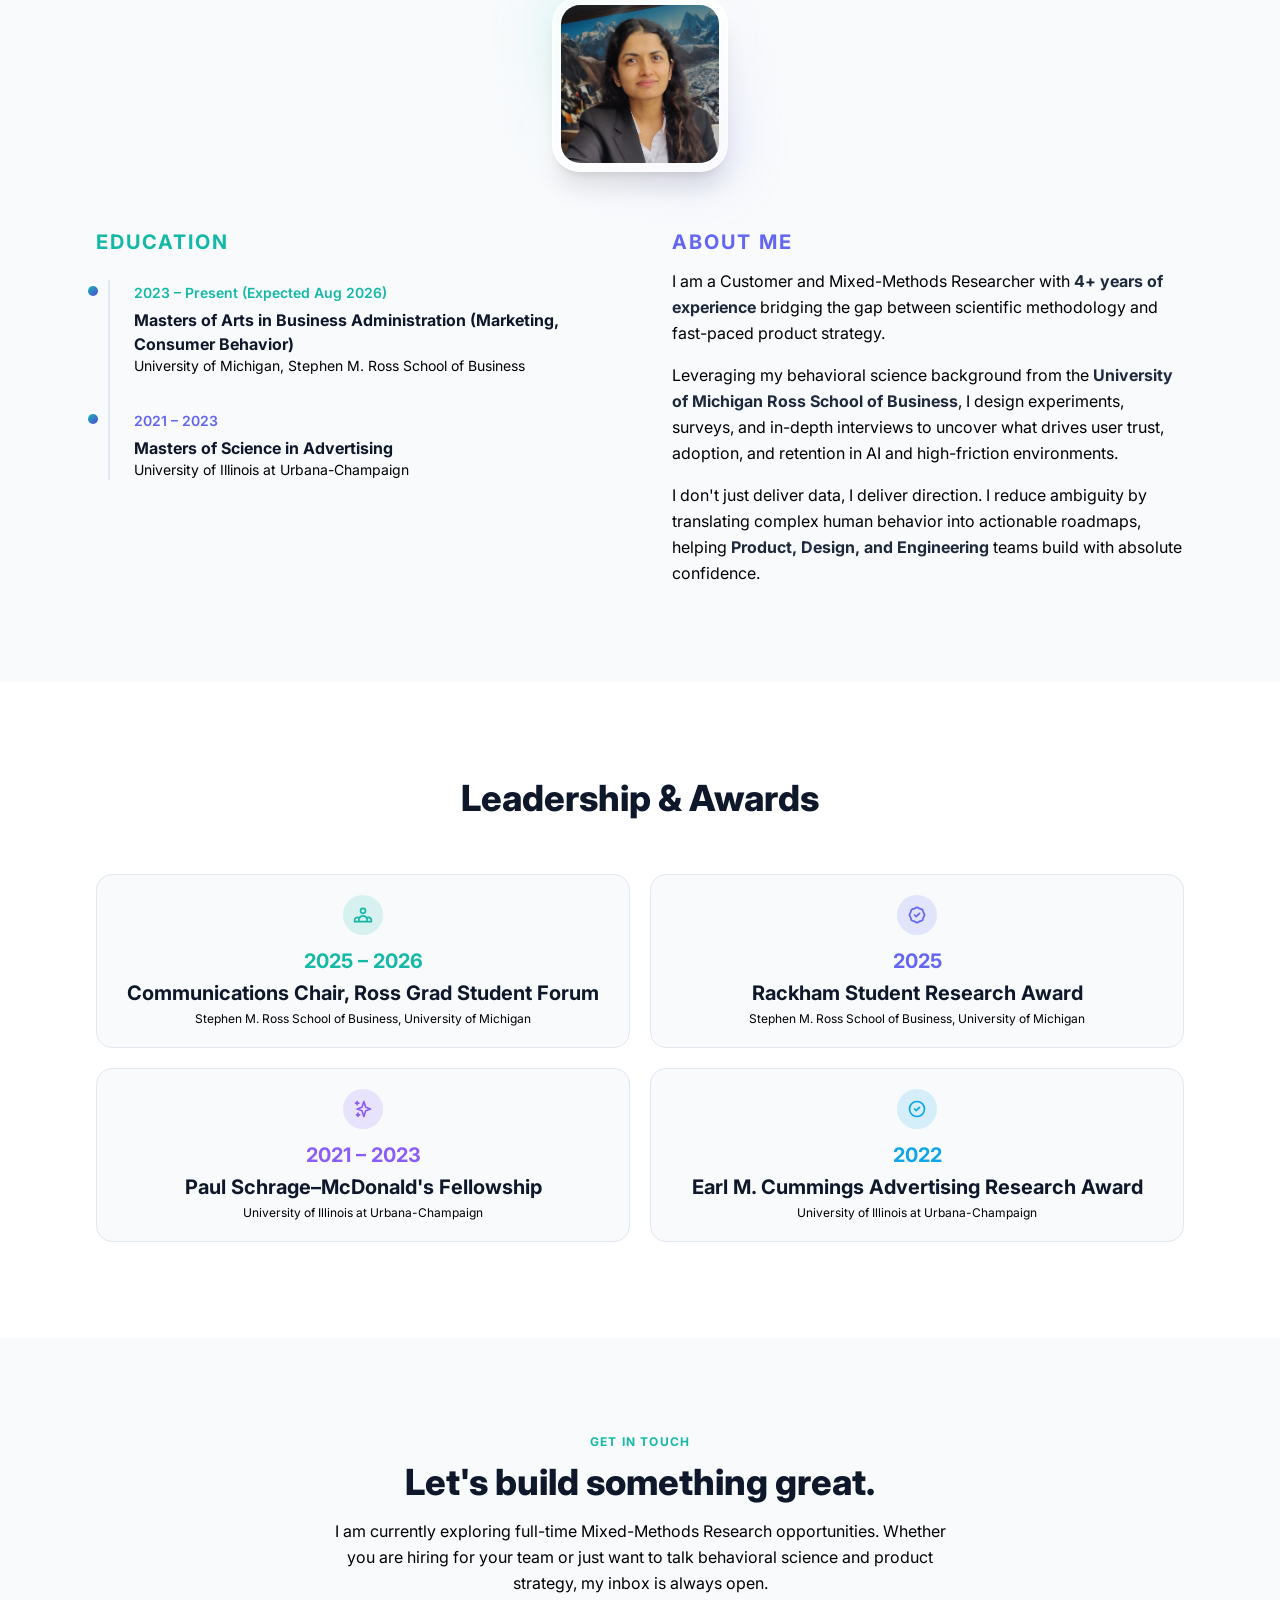
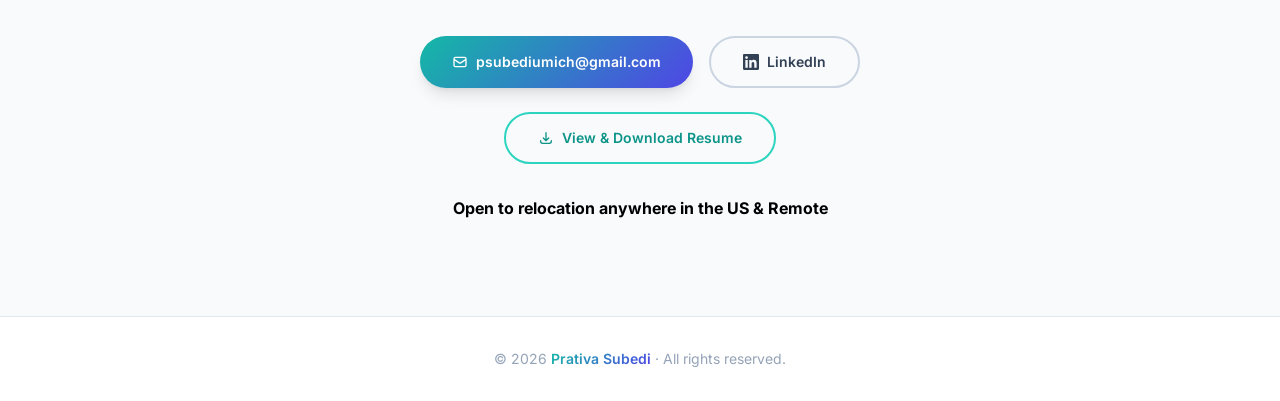
==== commit 7236eeb6: "updates" ====
--- a/index.html
+++ b/index.html
@@ -126,7 +126,7 @@
       <!-- Strategic Snapshot -->
       <div class="mt-14 grid grid-cols-3 gap-6 max-w-md">
         <div>
-          <div class="text-3xl font-extrabold gradient-text">5+</div>
+          <div class="text-3xl font-extrabold gradient-text">4+</div>
           <div class="text-sm text-slate-900 dark:text-white font-bold mt-0.5">Years Experience</div>
         </div>
         <div>
@@ -555,7 +555,7 @@
       <div class="fade-in">
         <p class="text-xl font-bold tracking-widest text-indigo-500 uppercase mb-3">About Me</p>
         <p class="text-black dark:text-slate-400 leading-relaxed mb-4">
-          I am a Customer and Mixed-Methods Researcher with <strong class="text-slate-800 dark:text-slate-200">5+ years of experience</strong> bridging the gap between scientific methodology and fast-paced product strategy.
+          I am a Customer and Mixed-Methods Researcher with <strong class="text-slate-800 dark:text-slate-200">4+ years of experience</strong> bridging the gap between scientific methodology and fast-paced product strategy.
         </p>
         <p class="text-black dark:text-slate-400 leading-relaxed mb-4">
           Leveraging my behavioral science background from the <strong class="text-slate-800 dark:text-slate-200">University of Michigan Ross School of Business</strong>, I design experiments, surveys, and in-depth interviews to uncover what drives user trust, adoption, and retention in AI and high-friction environments.
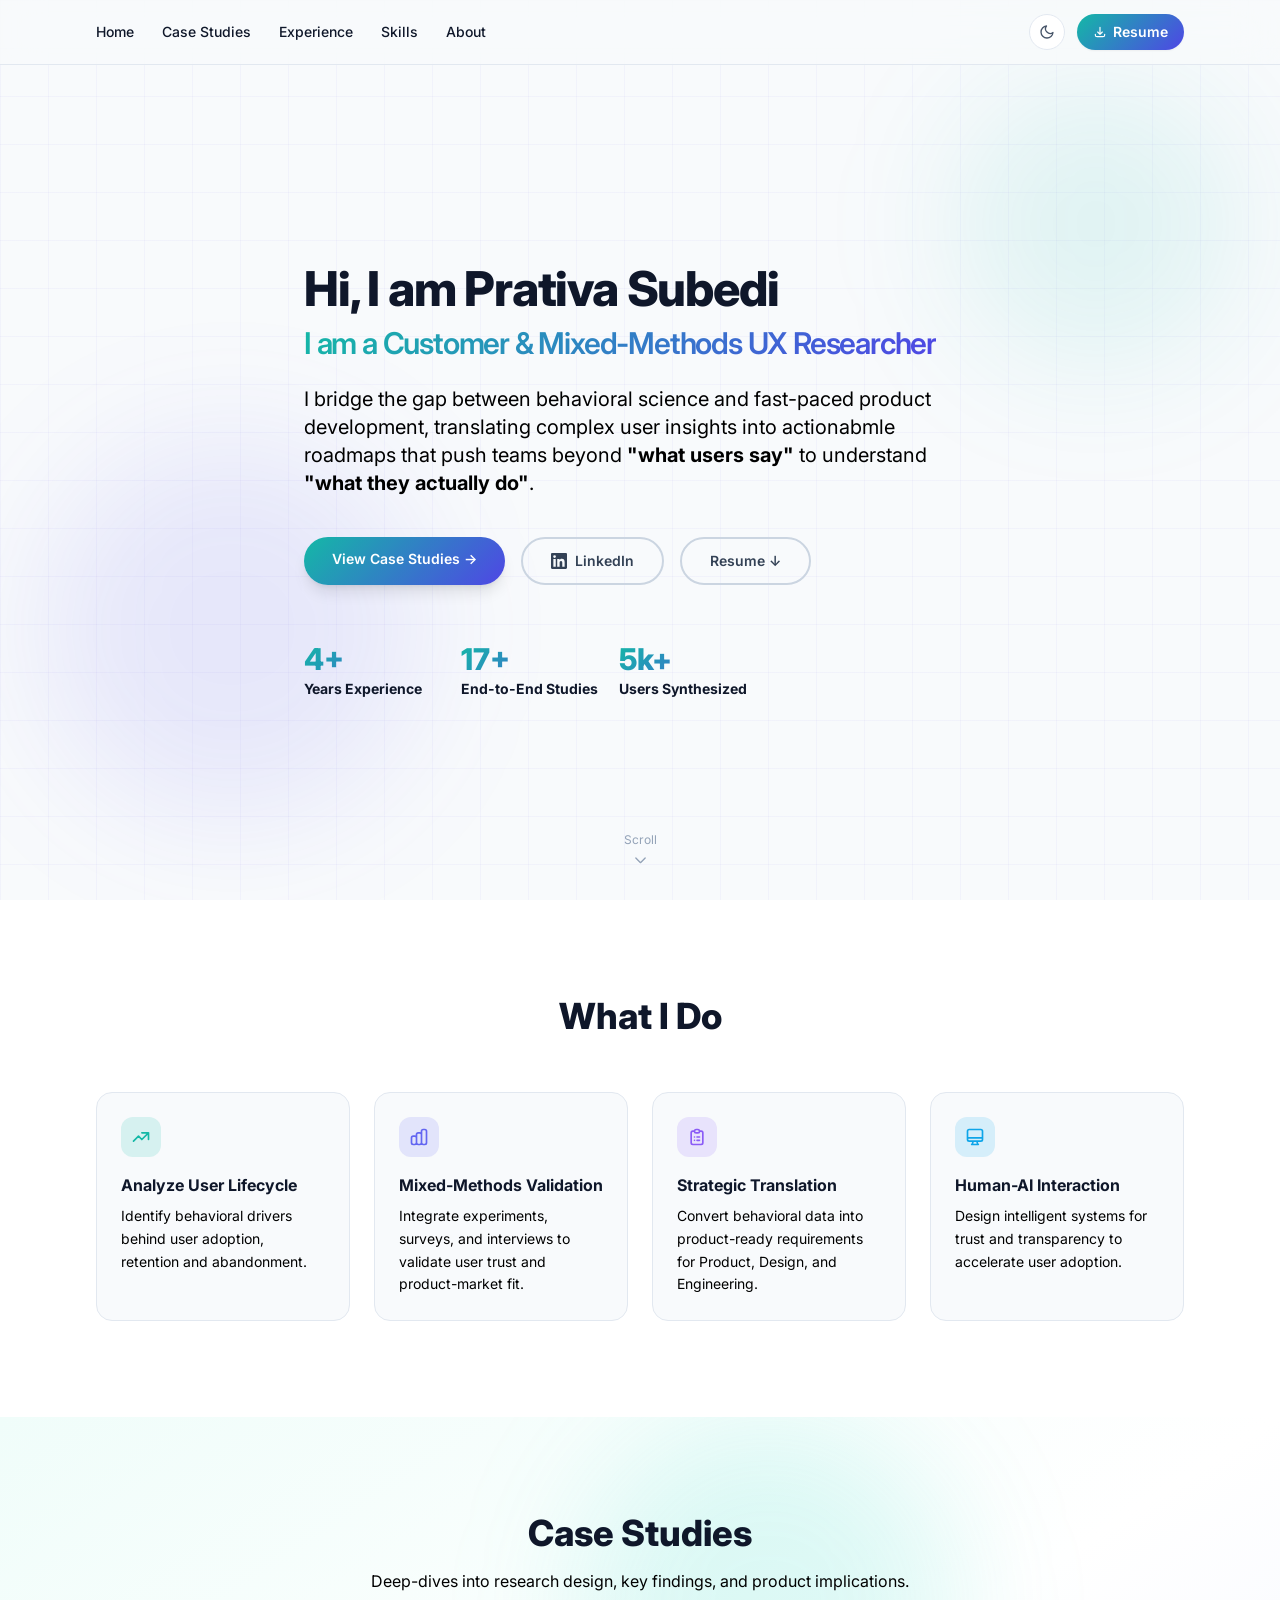
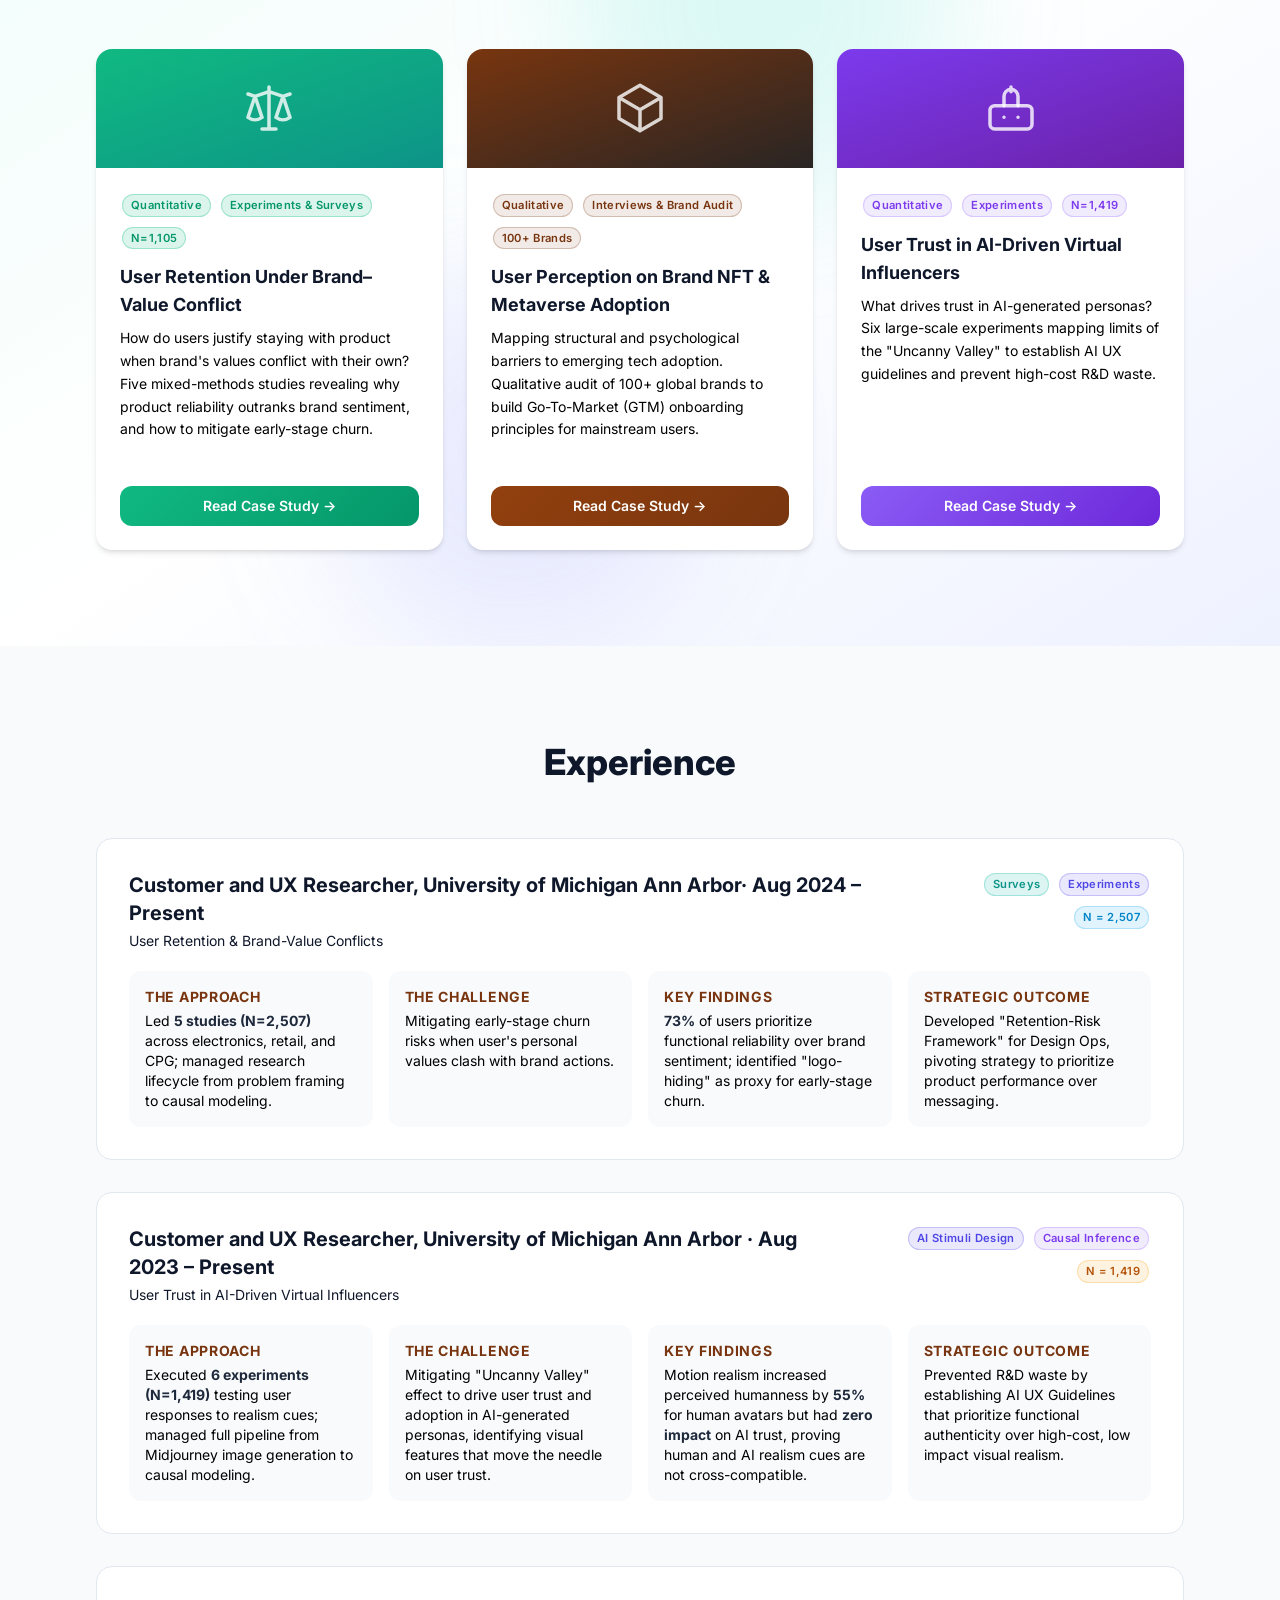
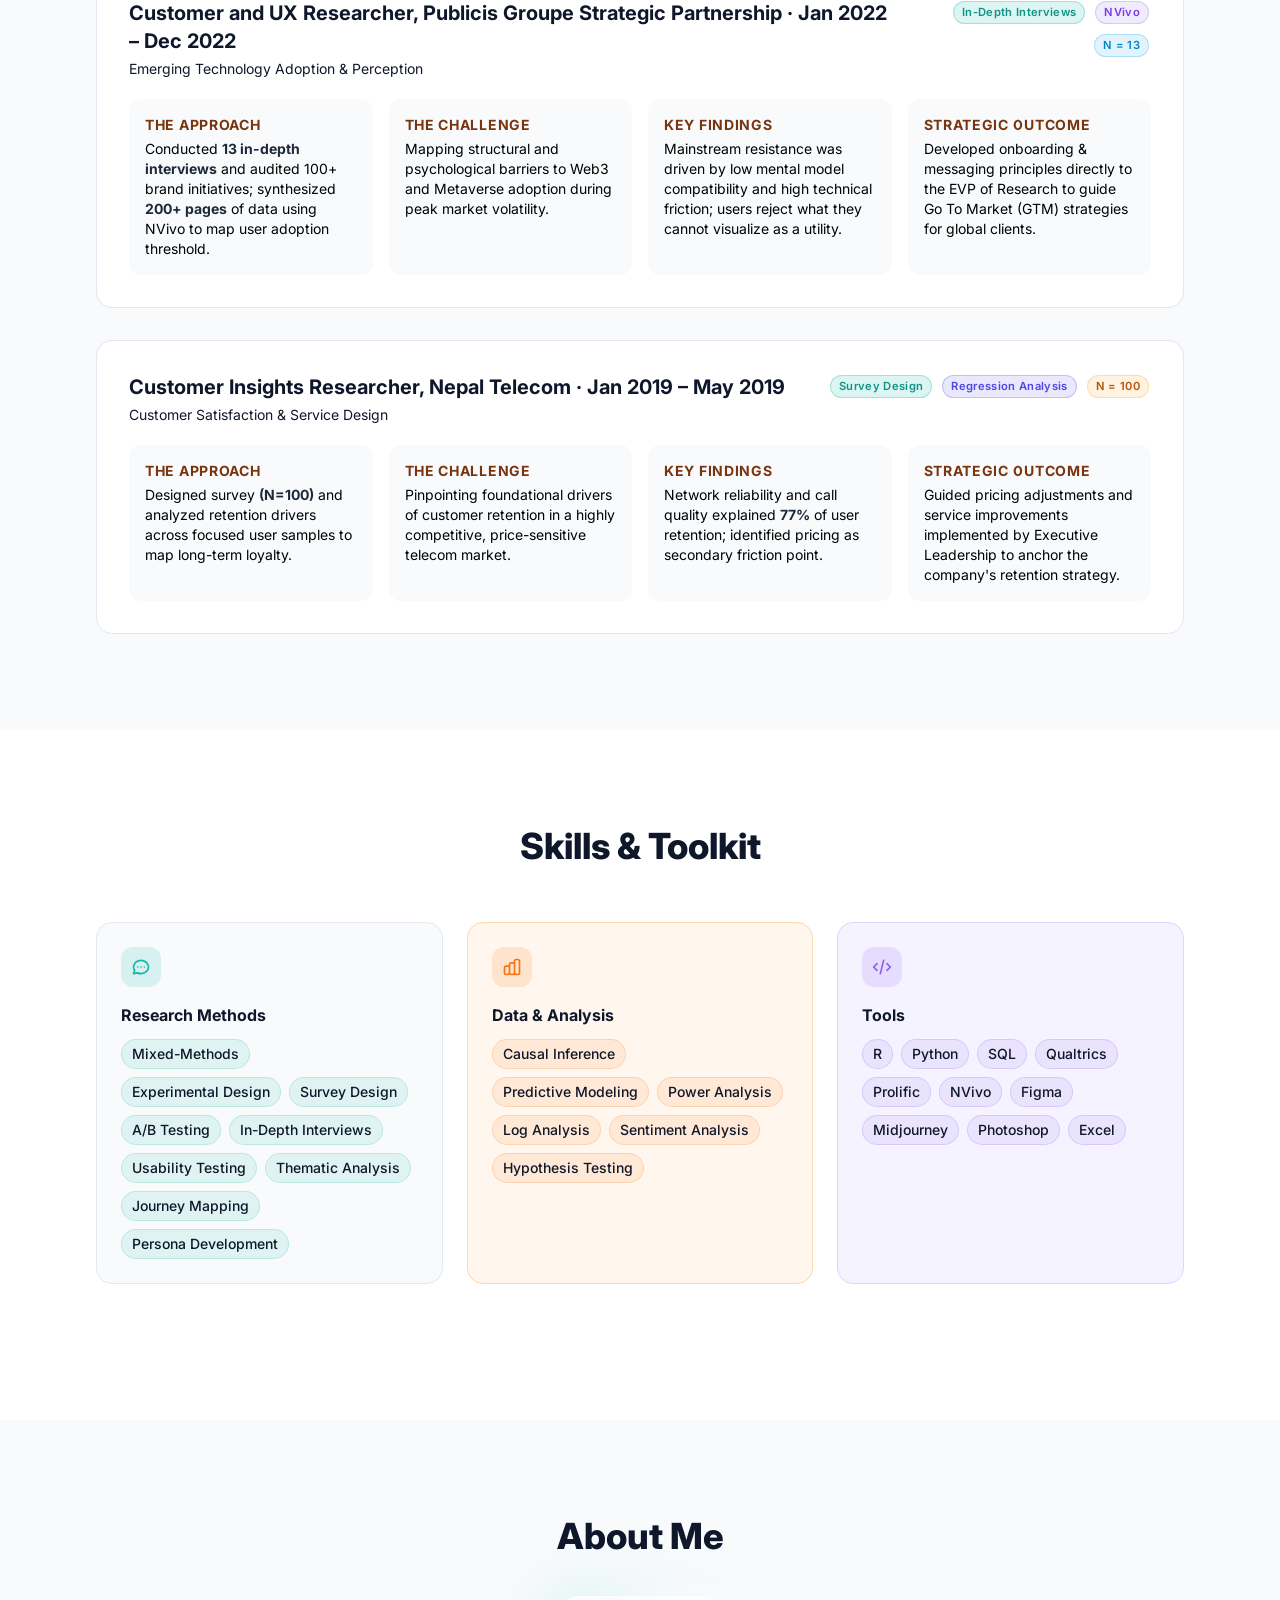
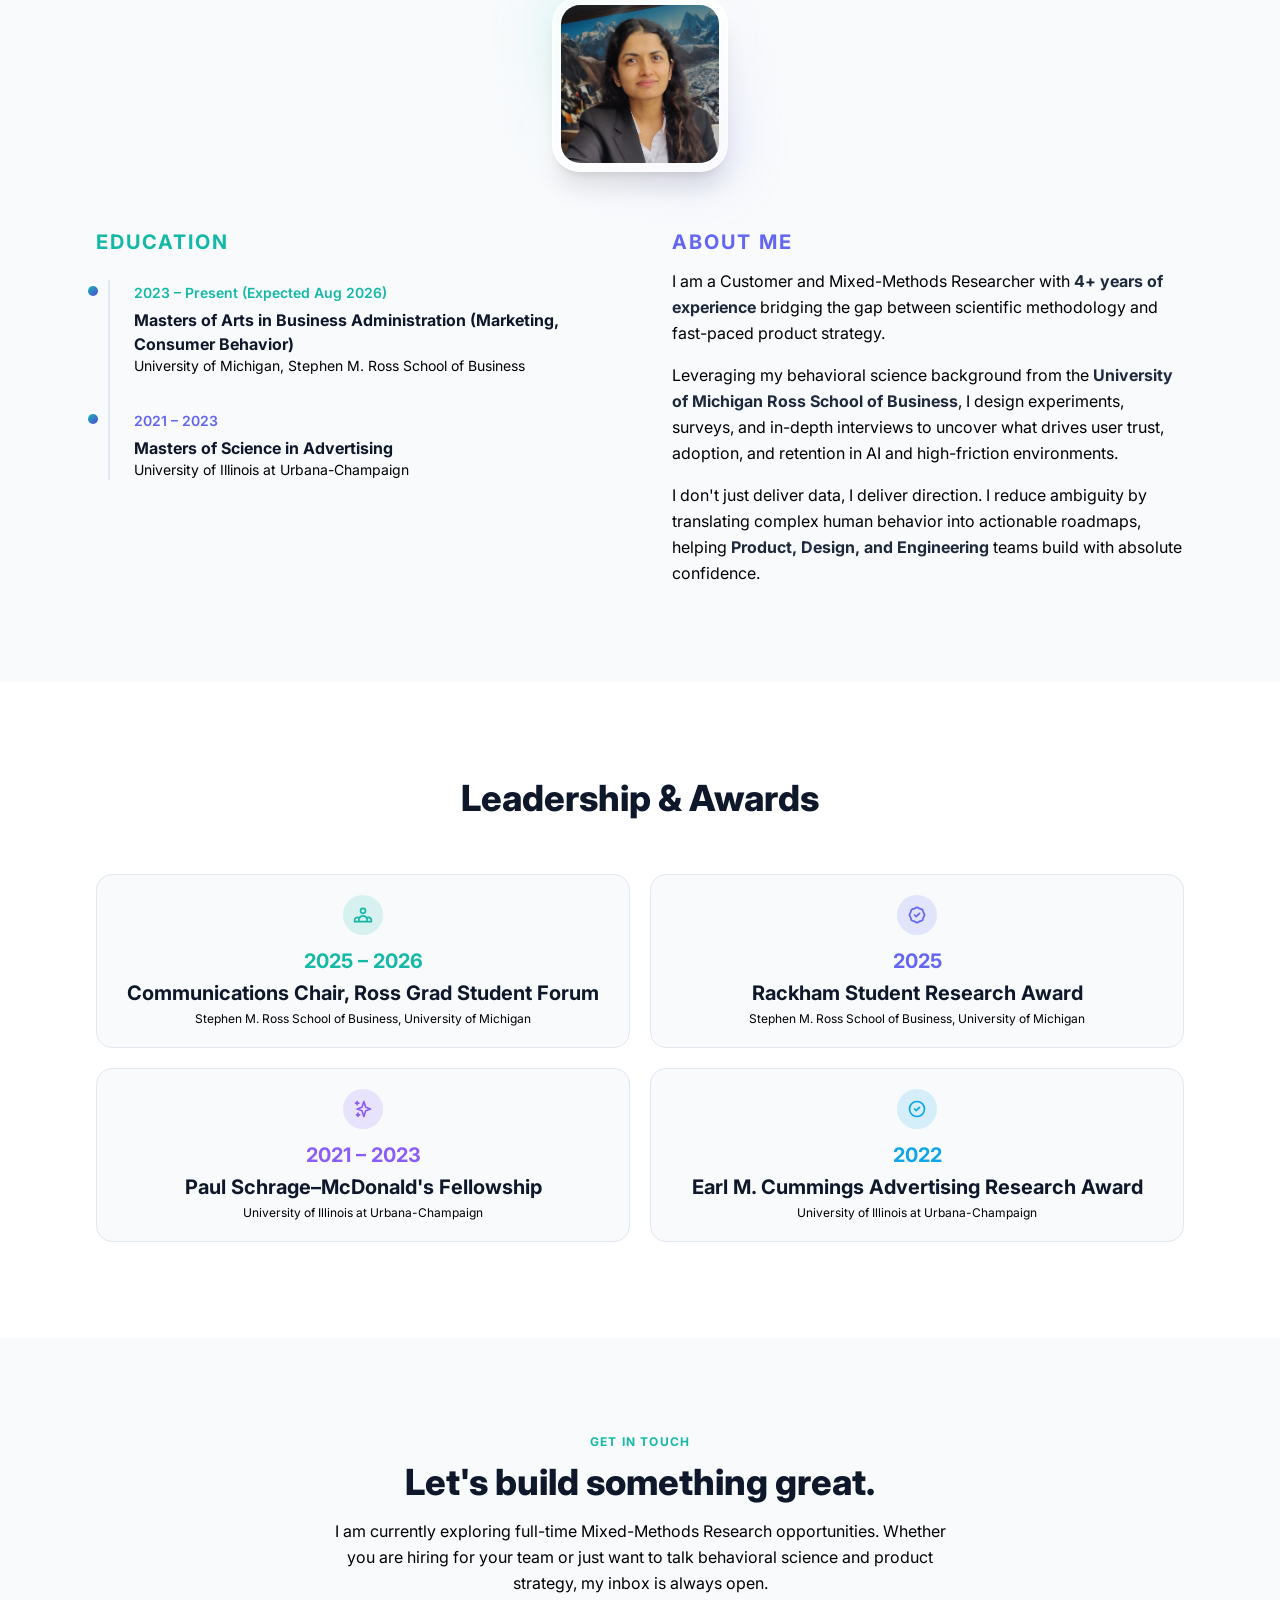
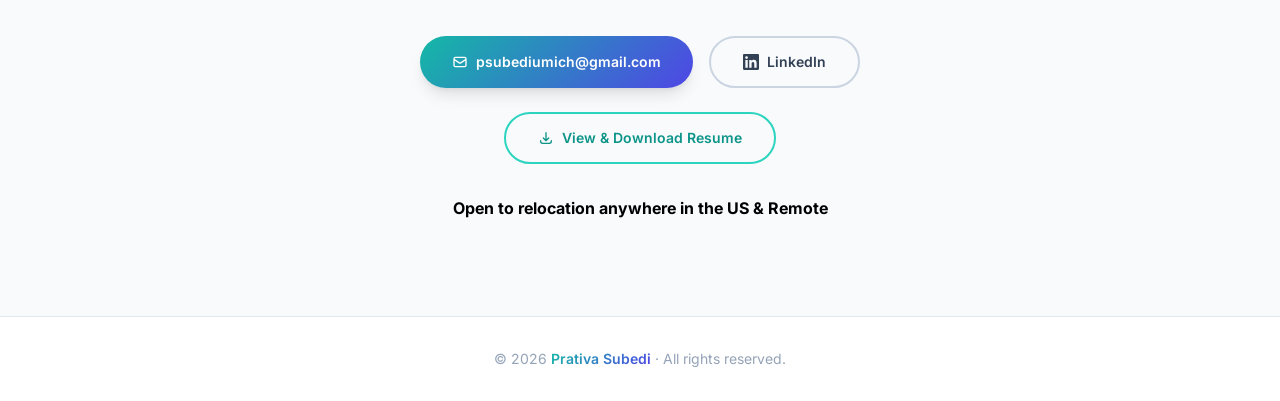
==== commit 6784fbc4: "updates" ====
--- a/index.html
+++ b/index.html
@@ -134,7 +134,7 @@
           <div class="text-sm text-slate-900 dark:text-white font-bold mt-0.5 whitespace-nowrap">End-to-End Studies</div>
         </div>
         <div>
-          <div class="text-3xl font-extrabold gradient-text">4k+</div>
+          <div class="text-3xl font-extrabold gradient-text">5k+</div>
           <div class="text-sm text-slate-900 dark:text-white font-bold mt-0.5">Users Synthesized</div>
         </div>
       </div>
